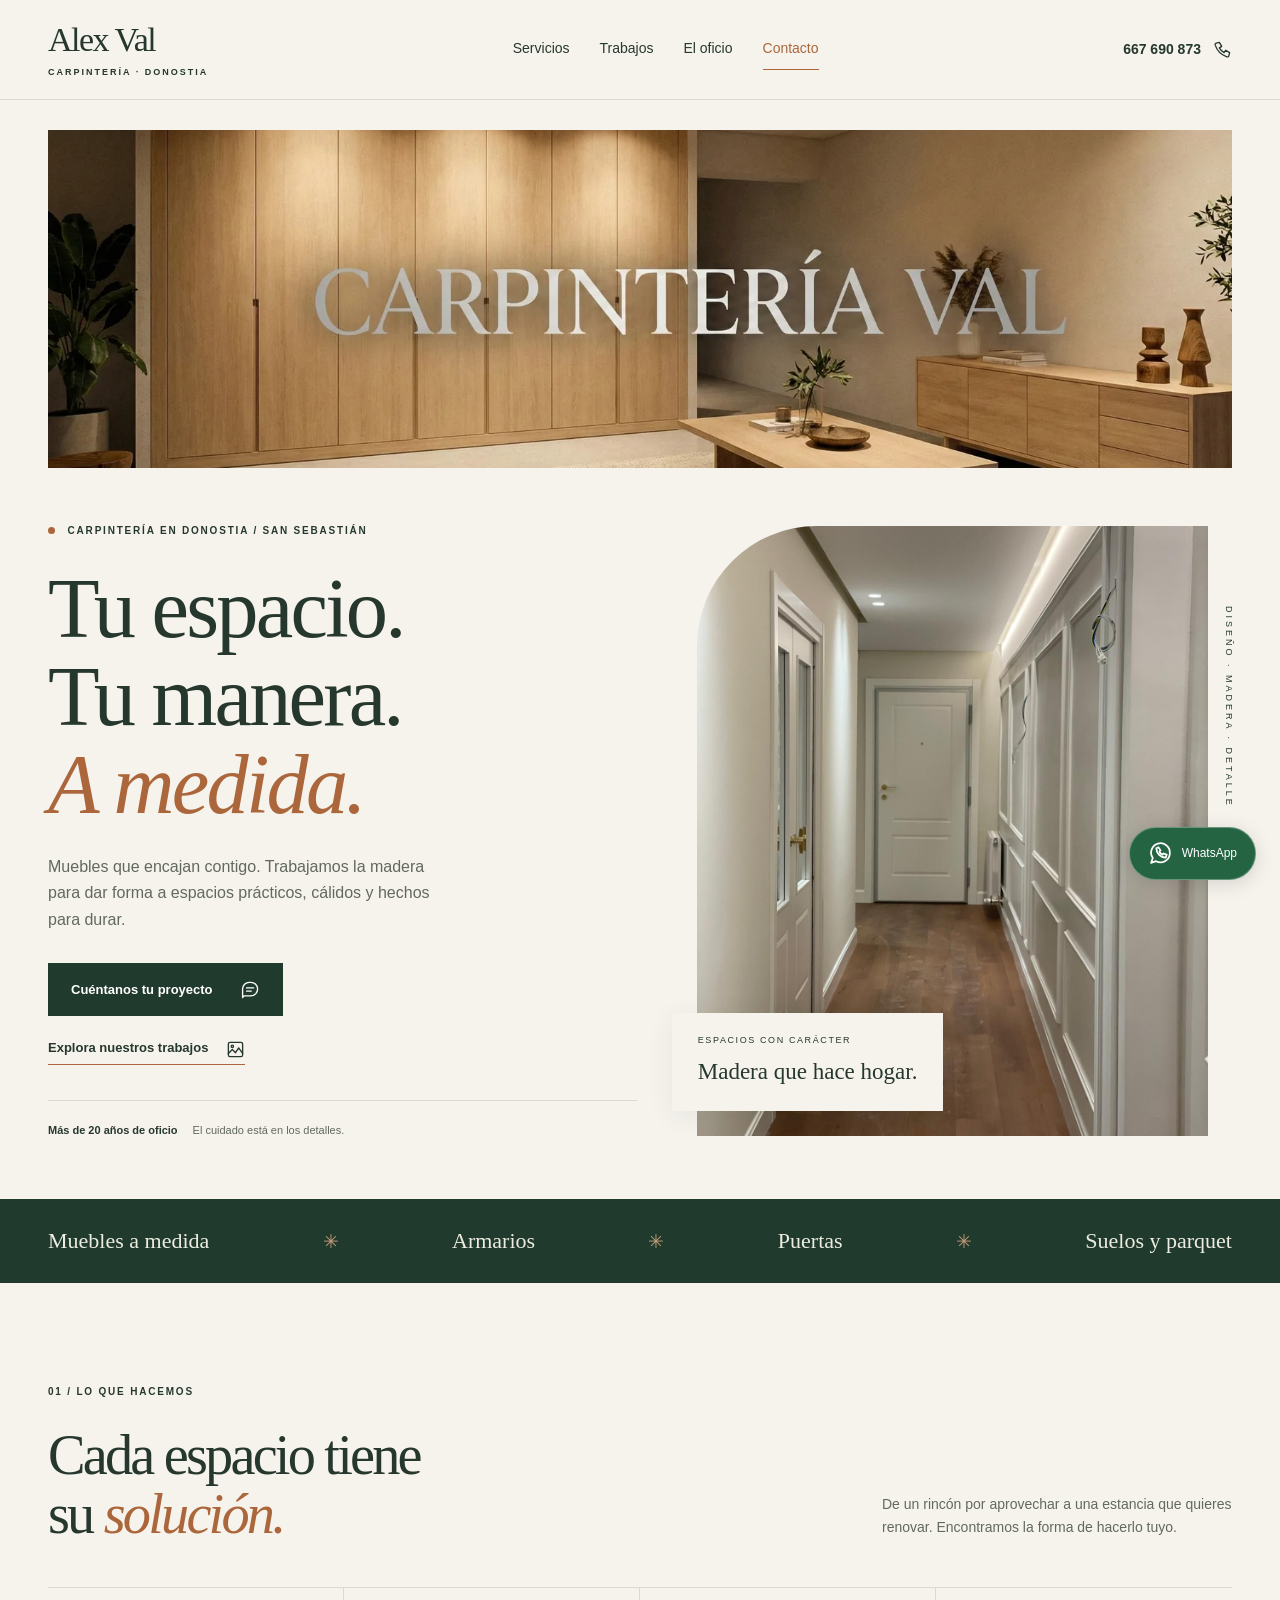
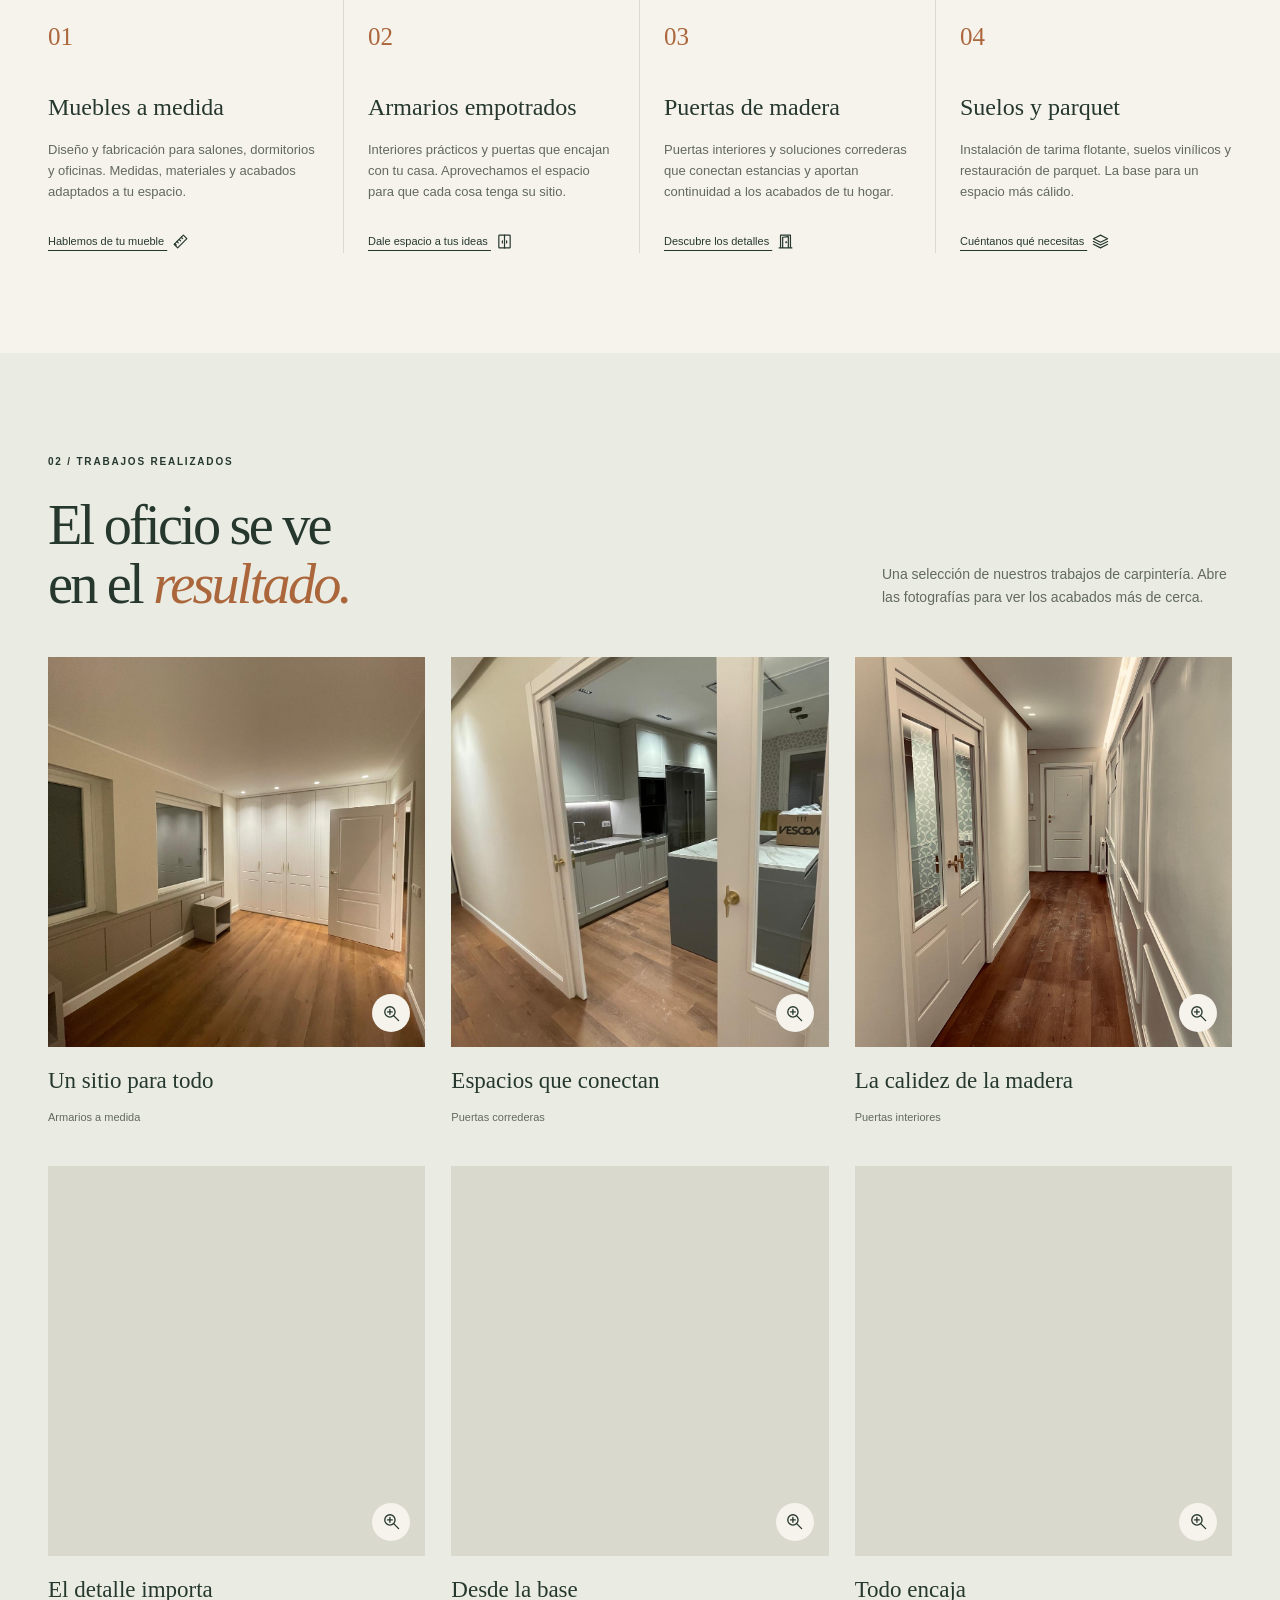
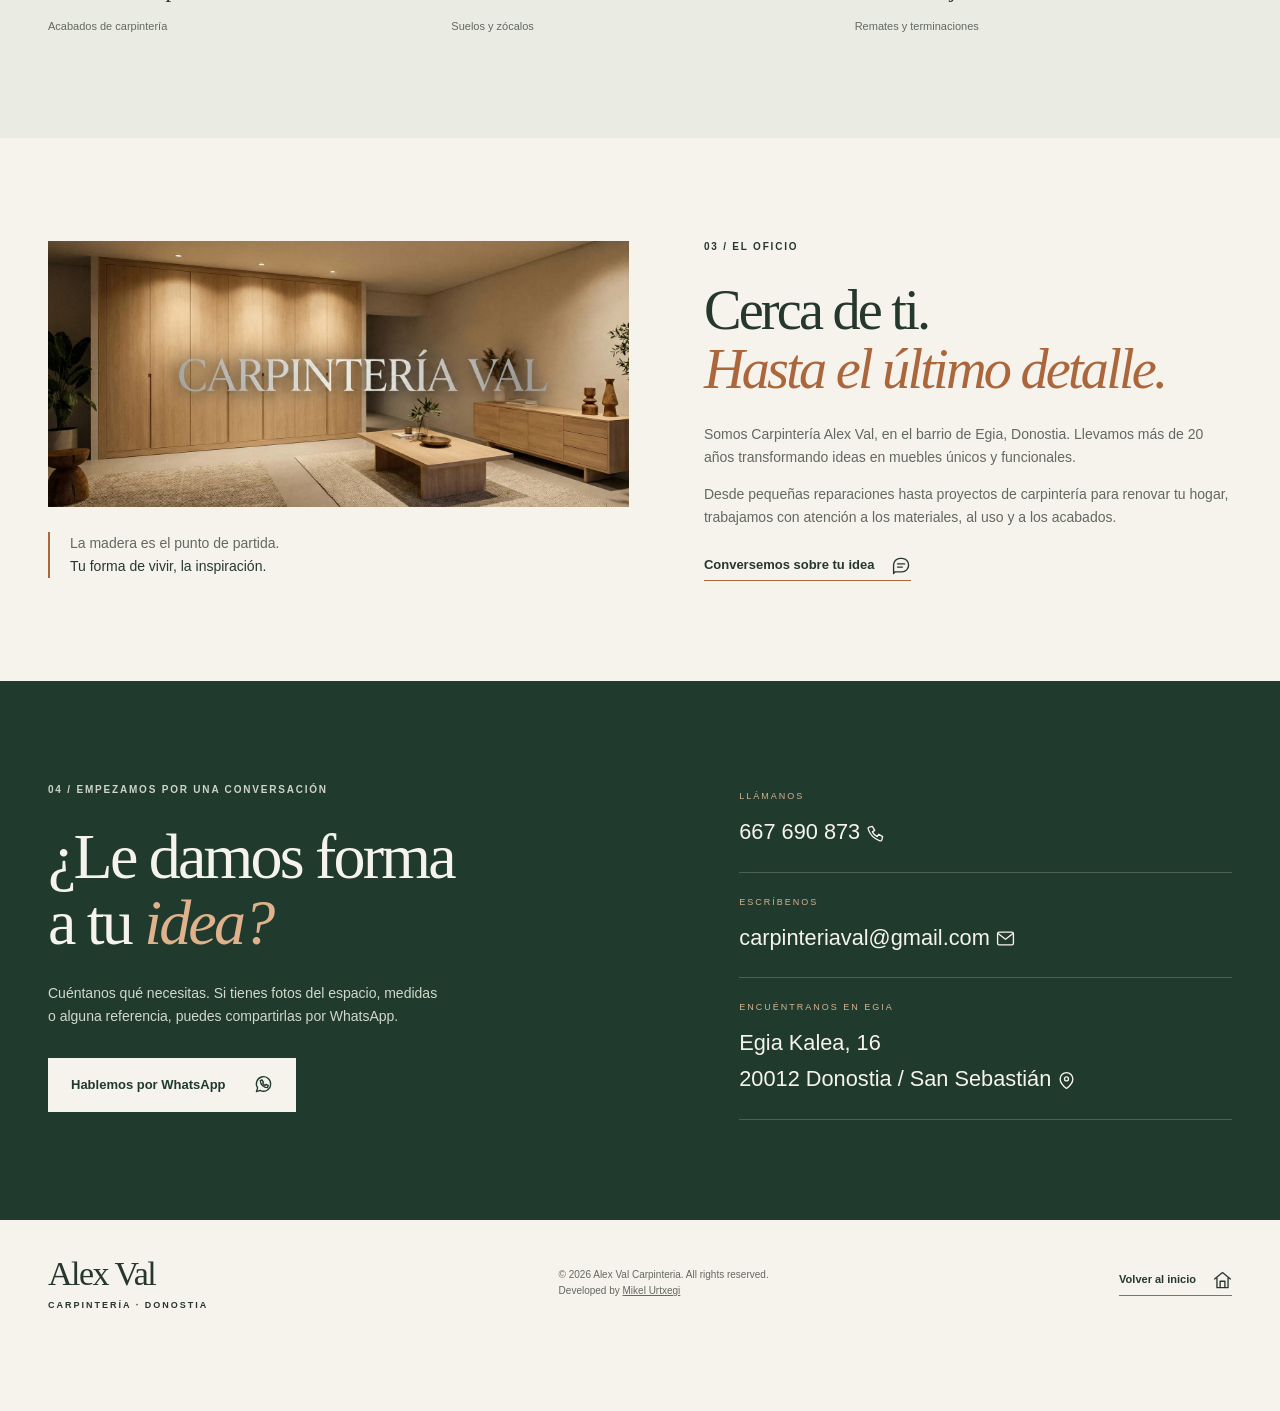
==== index.html @ 70d87513 "Enlaza los créditos del pie al portfolio" ====
<!doctype html>
<html lang="es">
  <head>
    <meta charset="UTF-8" />
    <meta name="viewport" content="width=device-width, initial-scale=1" />
    <meta name="theme-color" content="#203a2e" />
    <title>
      Carpintería Alex Val en Donostia | Muebles y armarios a medida
    </title>
    <meta
      name="description"
      content="Carpintería Alex Val en Donostia: muebles a medida, armarios empotrados, puertas y suelos de madera. Descubre nuestros trabajos y cuéntanos tu proyecto."
    />
    <meta
      property="og:title"
      content="Alex Val · Carpintería a medida en Donostia"
    />
    <meta
      property="og:description"
      content="Muebles, armarios, puertas y suelos. Madera a medida, hecha para durar."
    />
    <meta property="og:type" content="website" />
    <meta property="og:locale" content="es_ES" />
    <link rel="icon" href="img/favicon.svg" type="image/svg+xml" />
    <link rel="stylesheet" href="style.css" />
    <script src="script.js" defer></script>
    <script type="application/ld+json">
      {
        "@context": "https://schema.org",
        "@type": "HomeAndConstructionBusiness",
        "name": "Carpintería Alex Val",
        "telephone": "+34667690873",
        "email": "carpinteriaval@gmail.com",
        "address": {
          "@type": "PostalAddress",
          "streetAddress": "Egia Kalea, 16",
          "addressLocality": "Donostia / San Sebastián",
          "postalCode": "20012",
          "addressCountry": "ES"
        }
      }
    </script>
  </head>
  <body>
    <svg
      class="icon-definitions"
      xmlns="http://www.w3.org/2000/svg"
      aria-hidden="true"
      width="0"
      height="0"
    >
      <defs>
        <symbol id="icon-chat" viewBox="0 0 24 24">
          <path
            d="M21 11.5a8.5 8.5 0 0 1-8.5 8.5H4l-2 2V11.5A8.5 8.5 0 0 1 10.5 3h2a8.5 8.5 0 0 1 8.5 8.5Z"
          />
          <path d="M7 10h9M7 14h6" />
        </symbol>
        <symbol id="icon-phone" viewBox="0 0 24 24">
          <path
            d="m8 3 3 5-3 2a15 15 0 0 0 6 6l2-3 5 3-1 4c-.3 1-1.5 1.5-2.5 1.2A23 23 0 0 1 2.8 6.5C2.5 5.5 3 4.3 4 4Z"
          />
        </symbol>
        <symbol id="icon-ruler" viewBox="0 0 24 24">
          <path d="m3 16 13-13 5 5L8 21Z" />
          <path d="m13 6 2 2m-5 1 2 2m-5 1 2 2m-5 1 2 2" />
        </symbol>
        <symbol id="icon-cabinet" viewBox="0 0 24 24">
          <rect x="4" y="3" width="16" height="18" rx="1" />
          <path d="M12 3v18M9 11v3m6-3v3" />
        </symbol>
        <symbol id="icon-door" viewBox="0 0 24 24">
          <path d="M5 21V3h14v18M3 21h18M8 21V6l8-1v16" />
          <circle cx="13" cy="13" r=".6" />
        </symbol>
        <symbol id="icon-floor" viewBox="0 0 24 24">
          <path d="m12 3 10 5-10 5L2 8Zm-10 9 10 5 10-5M2 16l10 5 10-5" />
        </symbol>
        <symbol id="icon-gallery" viewBox="0 0 24 24">
          <rect x="3" y="3" width="18" height="18" rx="2" />
          <circle cx="8" cy="8" r="1.5" />
          <path d="m3 17 5-5 4 4 4-6 5 7" />
        </symbol>
        <symbol id="icon-zoom-in" viewBox="0 0 24 24">
          <circle cx="10" cy="10" r="6.5" />
          <path d="m15 15 6 6M7 10h6m-3-3v6" />
        </symbol>
        <symbol id="icon-mail" viewBox="0 0 24 24">
          <rect x="2" y="4" width="20" height="16" rx="2" />
          <path d="m3 6 9 7 9-7" />
        </symbol>
        <symbol id="icon-pin" viewBox="0 0 24 24">
          <path d="M20 10c0 6-8 12-8 12S4 16 4 10a8 8 0 1 1 16 0Z" />
          <circle cx="12" cy="10" r="2.5" />
        </symbol>
        <symbol id="icon-home" viewBox="0 0 24 24">
          <path d="m2 10 10-8 10 8M5 9v12h14V9M9 21v-8h6v8" />
        </symbol>
        <symbol id="icon-whatsapp" viewBox="0 0 24 24">
          <path
            d="M21 11.5a9 9 0 0 1-13.3 7.9L3 21l1.6-4.7A9 9 0 1 1 21 11.5Z"
          />
          <path d="M8 7c0 5 4 9 9 9l1-3-3-1-1 1c-2-1-3-2-3-3l1-1-2-3Z" />
        </symbol>
      </defs>
    </svg>
    <a class="skip-link" href="#contenido">Saltar al contenido</a>
    <header class="site-header">
      <a class="logo" href="#inicio" aria-label="Alex Val, inicio"
        >Alex Val<span>CARPINTERÍA · DONOSTIA</span></a
      >
      <nav aria-label="Navegación principal">
        <a href="#servicios">Servicios</a><a href="#trabajos">Trabajos</a
        ><a href="#nosotros">El oficio</a><a href="#contacto">Contacto</a>
      </nav>
      <a class="header-phone" href="tel:+34667690873"
        >667 690 873
        <svg class="icon" aria-hidden="true" focusable="false">
          <use href="#icon-phone"></use></svg
      ></a>
    </header>
    <main id="contenido">
      <div id="inicio" class="cover-banner wrap">
        <img
          class="cover-image"
          src="img/portada.webp"
          alt="Carpintería Val: muebles de madera en un salón"
          width="1800"
          height="764"
          fetchpriority="high"
        />
      </div>
      <section id="presentacion" class="hero wrap" aria-labelledby="hero-title">
        <div class="hero-copy">
          <p class="eyebrow">
            <span></span> CARPINTERÍA EN DONOSTIA / SAN SEBASTIÁN
          </p>
          <h1 id="hero-title">
            Tu espacio. <br />Tu manera. <br /><em>A medida.</em>
          </h1>
          <p class="hero-description">
            Muebles que encajan contigo. Trabajamos la madera para dar forma a
            espacios prácticos, cálidos y hechos para durar.
          </p>
          <div class="actions">
            <a class="button" href="#contacto"
              >Cuéntanos tu proyecto
              <svg class="icon" aria-hidden="true" focusable="false">
                <use href="#icon-chat"></use></svg></a
            ><a class="text-link" href="#trabajos"
              >Explora nuestros trabajos
              <svg class="icon" aria-hidden="true" focusable="false">
                <use href="#icon-gallery"></use></svg
            ></a>
          </div>
          <div class="hero-note">
            <strong>Más de 20 años de oficio</strong
            ><span>El cuidado está en los detalles.</span>
          </div>
        </div>
        <div class="hero-visual">
          <img
            src="img/general.jpg"
            alt="Pasillo con puertas de madera y acabados de carpintería"
            width="1200"
            height="1600"
            loading="lazy"
          />
          <div class="image-label">
            <span>ESPACIOS CON CARÁCTER</span
            ><strong>Madera que hace hogar.</strong>
          </div>
          <span class="vertical-note" aria-hidden="true"
            >DISEÑO · MADERA · DETALLE</span
          >
        </div>
      </section>
      <div class="specialties" aria-label="Especialidades">
        <div class="wrap">
          <span>Muebles a medida</span><span aria-hidden="true">✳</span
          ><span>Armarios</span><span aria-hidden="true">✳</span
          ><span>Puertas</span><span aria-hidden="true">✳</span
          ><span>Suelos y parquet</span>
        </div>
      </div>
      <section
        id="servicios"
        class="section wrap"
        aria-labelledby="services-title"
      >
        <div class="section-heading">
          <div>
            <p class="eyebrow">01 / LO QUE HACEMOS</p>
            <h2 id="services-title">
              Cada espacio tiene <br />su <em>solución.</em>
            </h2>
          </div>
          <p>
            De un rincón por aprovechar a una estancia que quieres renovar.
            Encontramos la forma de hacerlo tuyo.
          </p>
        </div>
        <div class="services-grid">
          <article class="service">
            <span class="service-number">01</span>
            <h3>Muebles a medida</h3>
            <p>
              Diseño y fabricación para salones, dormitorios y oficinas.
              Medidas, materiales y acabados adaptados a tu espacio.
            </p>
            <a href="#contacto"
              >Hablemos de tu mueble
              <svg class="icon" aria-hidden="true" focusable="false">
                <use href="#icon-ruler"></use></svg
            ></a>
          </article>
          <article class="service">
            <span class="service-number">02</span>
            <h3>Armarios empotrados</h3>
            <p>
              Interiores prácticos y puertas que encajan con tu casa.
              Aprovechamos el espacio para que cada cosa tenga su sitio.
            </p>
            <a href="#contacto"
              >Dale espacio a tus ideas
              <svg class="icon" aria-hidden="true" focusable="false">
                <use href="#icon-cabinet"></use></svg
            ></a>
          </article>
          <article class="service">
            <span class="service-number">03</span>
            <h3>Puertas de madera</h3>
            <p>
              Puertas interiores y soluciones correderas que conectan estancias
              y aportan continuidad a los acabados de tu hogar.
            </p>
            <a href="#trabajos"
              >Descubre los detalles
              <svg class="icon" aria-hidden="true" focusable="false">
                <use href="#icon-door"></use></svg
            ></a>
          </article>
          <article class="service">
            <span class="service-number">04</span>
            <h3>Suelos y parquet</h3>
            <p>
              Instalación de tarima flotante, suelos vinílicos y restauración de
              parquet. La base para un espacio más cálido.
            </p>
            <a href="#contacto"
              >Cuéntanos qué necesitas
              <svg class="icon" aria-hidden="true" focusable="false">
                <use href="#icon-floor"></use></svg
            ></a>
          </article>
        </div>
      </section>
      <section
        id="trabajos"
        class="projects-section"
        aria-labelledby="projects-title"
      >
        <div class="wrap section">
          <div class="section-heading">
            <div>
              <p class="eyebrow">02 / TRABAJOS REALIZADOS</p>
              <h2 id="projects-title">
                El oficio se ve <br />en el <em>resultado.</em>
              </h2>
            </div>
            <p>
              Una selección de nuestros trabajos de carpintería. Abre las
              fotografías para ver los acabados más de cerca.
            </p>
          </div>
          <div class="gallery">
            <figure>
              <a class="project-image" href="img/armarios.jpg"
                ><img
                  src="img/armarios.jpg"
                  alt="Armarios empotrados a medida"
                  width="1200"
                  height="1600"
                  loading="lazy"
                  decoding="async" /><span aria-hidden="true"
                  ><svg class="icon" aria-hidden="true" focusable="false">
                    <use href="#icon-zoom-in"></use></svg></span
              ></a>
              <figcaption>
                <h3>Un sitio para todo</h3>
                <span>Armarios a medida</span>
              </figcaption>
            </figure>
            <figure>
              <a class="project-image" href="img/corredera-cocina.jpg"
                ><img
                  src="img/corredera-cocina.jpg"
                  alt="Puerta corredera de acceso a la cocina"
                  width="1004"
                  height="1600"
                  loading="lazy"
                  decoding="async" /><span aria-hidden="true"
                  ><svg class="icon" aria-hidden="true" focusable="false">
                    <use href="#icon-zoom-in"></use></svg></span
              ></a>
              <figcaption>
                <h3>Espacios que conectan</h3>
                <span>Puertas correderas</span>
              </figcaption>
            </figure>
            <figure>
              <a class="project-image" href="img/puertas.jpg"
                ><img
                  src="img/puertas.jpg"
                  alt="Puertas interiores con acabado de madera"
                  width="1200"
                  height="1600"
                  loading="lazy"
                  decoding="async" /><span aria-hidden="true"
                  ><svg class="icon" aria-hidden="true" focusable="false">
                    <use href="#icon-zoom-in"></use></svg></span
              ></a>
              <figcaption>
                <h3>La calidez de la madera</h3>
                <span>Puertas interiores</span>
              </figcaption>
            </figure>
            <figure>
              <a class="project-image" href="img/puertas2.jpg"
                ><img
                  src="img/puertas2.jpg"
                  alt="Detalle de los acabados de una puerta de madera"
                  width="1200"
                  height="1600"
                  loading="lazy"
                  decoding="async" /><span aria-hidden="true"
                  ><svg class="icon" aria-hidden="true" focusable="false">
                    <use href="#icon-zoom-in"></use></svg></span
              ></a>
              <figcaption>
                <h3>El detalle importa</h3>
                <span>Acabados de carpintería</span>
              </figcaption>
            </figure>
            <figure>
              <a class="project-image" href="img/suelo-zocalo.jpg"
                ><img
                  src="img/suelo-zocalo.jpg"
                  alt="Suelo de madera instalado con su zócalo"
                  width="1200"
                  height="1600"
                  loading="lazy"
                  decoding="async" /><span aria-hidden="true"
                  ><svg class="icon" aria-hidden="true" focusable="false">
                    <use href="#icon-zoom-in"></use></svg></span
              ></a>
              <figcaption>
                <h3>Desde la base</h3>
                <span>Suelos y zócalos</span>
              </figcaption>
            </figure>
            <figure>
              <a class="project-image" href="img/suelo-zocalo2.jpg"
                ><img
                  src="img/suelo-zocalo2.jpg"
                  alt="Encuentro entre suelo de madera y zócalo"
                  width="1200"
                  height="1600"
                  loading="lazy"
                  decoding="async" /><span aria-hidden="true"
                  ><svg class="icon" aria-hidden="true" focusable="false">
                    <use href="#icon-zoom-in"></use></svg></span
              ></a>
              <figcaption>
                <h3>Todo encaja</h3>
                <span>Remates y terminaciones</span>
              </figcaption>
            </figure>
          </div>
        </div>
      </section>
      <section
        id="nosotros"
        class="section wrap about"
        aria-labelledby="about-title"
      >
        <div class="about-image">
          <div class="cover-crop">
            <img
              class="cover-image"
              src="img/portada.webp"
              alt="Carpintería Val: ambiente con mobiliario de madera"
              width="1800"
              height="764"
              loading="lazy"
              decoding="async"
            />
          </div>
          <p>
            La madera es el punto de partida. <br /><strong
              >Tu forma de vivir, la inspiración.</strong
            >
          </p>
        </div>
        <div>
          <p class="eyebrow">03 / EL OFICIO</p>
          <h2 id="about-title">
            Cerca de ti. <br /><em>Hasta el último detalle.</em>
          </h2>
          <p>
            Somos Carpintería Alex Val, en el barrio de Egia, Donostia. Llevamos
            más de 20 años transformando ideas en muebles únicos y funcionales.
          </p>
          <p>
            Desde pequeñas reparaciones hasta proyectos de carpintería para
            renovar tu hogar, trabajamos con atención a los materiales, al uso y
            a los acabados.
          </p>
          <a class="text-link" href="#contacto"
            >Conversemos sobre tu idea
            <svg class="icon" aria-hidden="true" focusable="false">
              <use href="#icon-chat"></use></svg
          ></a>
        </div>
      </section>
      <section
        id="contacto"
        class="contact-section"
        aria-labelledby="contact-title"
      >
        <div class="wrap section contact-grid">
          <div>
            <p class="eyebrow">04 / EMPEZAMOS POR UNA CONVERSACIÓN</p>
            <h2 id="contact-title">
              ¿Le damos forma <br />a tu <em>idea?</em>
            </h2>
            <p>
              Cuéntanos qué necesitas. Si tienes fotos del espacio, medidas o
              alguna referencia, puedes compartirlas por WhatsApp.
            </p>
            <a
              class="button button-light"
              href="https://wa.me/34667690873?text=Hola%20Alex%20Val%2C%20me%20gustar%C3%ADa%20consultaros%20un%20proyecto%20de%20carpinter%C3%ADa."
              target="_blank"
              rel="noopener noreferrer"
              >Hablemos por WhatsApp
              <svg class="icon" aria-hidden="true" focusable="false">
                <use href="#icon-whatsapp"></use></svg
            ></a>
          </div>
          <address class="contact-details">
            <div>
              <span>LLÁMANOS</span
              ><a href="tel:+34667690873"
                >667 690 873
                <svg class="icon" aria-hidden="true" focusable="false">
                  <use href="#icon-phone"></use></svg
              ></a>
            </div>
            <div>
              <span>ESCRÍBENOS</span
              ><a href="mailto:carpinteriaval@gmail.com"
                >carpinteriaval@gmail.com
                <svg class="icon" aria-hidden="true" focusable="false">
                  <use href="#icon-mail"></use></svg
              ></a>
            </div>
            <div>
              <span>ENCUÉNTRANOS EN EGIA</span
              ><a
                href="https://www.google.com/maps/search/?api=1&amp;query=Egia%20Kalea%2016%20Donostia"
                target="_blank"
                rel="noopener noreferrer"
                >Egia Kalea, 16 <br />20012 Donostia / San Sebastián
                <svg class="icon" aria-hidden="true" focusable="false">
                  <use href="#icon-pin"></use></svg
              ></a>
            </div>
          </address>
        </div>
      </section>
    </main>
    <footer class="wrap site-footer">
      <a class="logo" href="#inicio"
        >Alex Val<span>CARPINTERÍA · DONOSTIA</span></a
      >
      <p>
        © 2026 Alex Val Carpinteria. All rights reserved. <br />Developed by
        <a
          href="https://urtxe.github.io/portfolio/"
          target="_blank"
          rel="noopener noreferrer"
          >Mikel Urtxegi</a
        >
      </p>
      <a class="text-link" href="#inicio"
        >Volver al inicio
        <svg class="icon" aria-hidden="true" focusable="false">
          <use href="#icon-home"></use></svg
      ></a>
    </footer>
    <a
      class="whatsapp-btn"
      href="https://wa.me/34667690873?text=Hola%20Alex%20Val%2C%20he%20visto%20vuestra%20web%20y%20me%20gustar%C3%ADa%20m%C3%A1s%20informaci%C3%B3n."
      target="_blank"
      rel="noopener noreferrer"
      aria-label="Contactar con Alex Val por WhatsApp"
      ><svg class="icon" aria-hidden="true" focusable="false">
        <use href="#icon-whatsapp"></use></svg
      ><span>WhatsApp</span></a
    >
    <dialog id="image-modal" aria-label="Fotografía del trabajo ampliada">
      <div class="modal-toolbar">
        <div
          class="modal-controls"
          role="group"
          aria-label="Zoom de la fotografía"
        >
          <button id="zoom-out" type="button" aria-label="Alejar fotografía">
            −
          </button>
          <button id="zoom-reset" type="button" aria-label="Restablecer zoom">
            100%
          </button>
          <button id="zoom-in" type="button" aria-label="Acercar fotografía">
            +
          </button>
        </div>
        <button
          class="modal-close"
          type="button"
          aria-label="Cerrar fotografía"
        >
          ×
        </button>
      </div>
      <div class="image-viewport">
        <img id="modal-image" alt="" draggable="false" />
      </div>
      <p id="modal-caption"></p>
      <p class="zoom-help">
        Rueda o dos dedos para ampliar · Arrastra para explorar · Doble clic
        para acercar
      </p>
    </dialog>
  </body>
</html>
---- style.css ----
:root {
  --forest: #203a2e;
  --ink: #26382e;
  --muted: #62695f;
  --wood: #ab673b;
  --paper: #f6f3ed;
  --line: #dadbd0;
  --serif: Georgia, "Times New Roman", serif;
}
* {
  box-sizing: border-box;
}
html {
  scroll-behavior: smooth;
  scroll-padding-top: 110px;
}
body {
  margin: 0;
  background: var(--paper);
  color: var(--ink);
  font-family: "Segoe UI", sans-serif;
  line-height: 1.65;
}
a {
  color: inherit;
}
img {
  display: block;
  max-width: 100%;
}
button {
  font: inherit;
}
a,
button {
  -webkit-tap-highlight-color: transparent;
}
a:focus-visible,
button:focus-visible {
  outline: 3px solid var(--wood);
  outline-offset: 5px;
}
.wrap {
  width: min(1240px, calc(100% - 96px));
  margin-inline: auto;
}
.skip-link {
  position: fixed;
  top: 10px;
  left: 10px;
  z-index: 30;
  padding: 12px;
  background: white;
  transform: translateY(-160%);
}
.skip-link:focus {
  transform: none;
}
.site-header {
  position: sticky;
  top: 0;
  z-index: 10;
  display: flex;
  justify-content: space-between;
  align-items: center;
  gap: 24px;
  min-height: 100px;
  padding: 16px max(48px, calc((100% - 1240px) / 2));
  border-bottom: 1px solid var(--line);
  background: var(--paper);
}
.logo {
  font-family: var(--serif);
  font-size: 34px;
  letter-spacing: -1.5px;
  text-decoration: none;
  line-height: 1.1;
  white-space: nowrap;
}
.logo span {
  display: block;
  margin-top: 9px;
  font-family: "Segoe UI", sans-serif;
  font-size: 9px;
  font-weight: 600;
  letter-spacing: 2px;
}
nav {
  display: flex;
  gap: 30px;
}
nav a {
  text-decoration: none;
  font-size: 14px;
  padding: 8px 0;
  border-bottom: 1px solid transparent;
}
nav a:hover,
nav a[aria-current] {
  border-color: var(--wood);
  color: var(--wood);
}
.header-phone {
  display: inline-flex;
  align-items: center;
  gap: 12px;
  font-size: 14px;
  font-weight: 600;
  text-decoration: none;
}
.icon-definitions {
  position: absolute;
  overflow: hidden;
}
.icon {
  display: inline-block;
  width: 19px;
  height: 19px;
  flex-shrink: 0;
  vertical-align: middle;
  fill: none;
  stroke: currentColor;
  stroke-width: 1.7;
  stroke-linecap: round;
  stroke-linejoin: round;
}
.cover-banner {
  aspect-ratio: 3.5;
  margin-top: 30px;
  overflow: hidden;
}
.cover-banner .cover-image {
  height: 100%;
  object-fit: cover;
  object-position: left center;
}
.cover-crop {
  overflow: hidden;
}
/* El encuadre descarta el borde derecho de la portada en ambas apariciones. */
.cover-banner .cover-image,
.cover-crop .cover-image {
  width: 108%;
  max-width: none;
}
.hero {
  display: grid;
  grid-template-columns: 1.1fr 1fr;
  gap: 60px;
  align-items: center;
  padding-block: 54px 60px;
}
.eyebrow {
  font-size: 10px;
  letter-spacing: 1.8px;
  font-weight: 700;
  line-height: 1.8;
  margin: 0 0 25px;
}
.eyebrow > span {
  display: inline-block;
  width: 7px;
  height: 7px;
  background: var(--wood);
  border-radius: 50%;
  margin-right: 8px;
}
h1,
h2,
h3,
p {
  margin-top: 0;
}
h1,
h2 {
  font-family: var(--serif);
  font-weight: 400;
  letter-spacing: -2.8px;
  line-height: 1.04;
}
h1 {
  font-size: clamp(58px, 6.6vw, 92px);
  margin-bottom: 25px;
}
em {
  font-weight: 400;
  color: var(--wood);
}
.hero-description {
  max-width: 390px;
  color: var(--muted);
  font-size: 16px;
}
.actions {
  display: flex;
  align-items: flex-start;
  gap: 21px;
  flex-direction: column;
  margin-top: 30px;
}
.button {
  display: inline-flex;
  align-items: center;
  justify-content: space-between;
  gap: 28px;
  padding: 16px 23px;
  background: var(--forest);
  color: #fff;
  text-decoration: none;
  font-size: 13px;
  font-weight: 600;
  transition: background 0.2s;
}
.button:hover {
  background: #355440;
}
.text-link {
  display: inline-block;
  font-size: 13px;
  font-weight: 600;
  text-decoration: none;
  border-bottom: 1px solid var(--wood);
  padding-bottom: 5px;
}
.text-link .icon {
  margin-left: 14px;
}
.hero-note {
  display: flex;
  gap: 15px;
  flex-wrap: wrap;
  border-top: 1px solid var(--line);
  padding-top: 20px;
  margin-top: 35px;
  font-size: 11px;
}
.hero-note span {
  color: var(--muted);
}
.hero-visual {
  position: relative;
  padding-right: 24px;
}
.hero-visual > img {
  width: 100%;
  height: 610px;
  object-fit: cover;
  border-radius: 120px 0 0 0;
}
.image-label {
  position: absolute;
  bottom: 25px;
  left: -25px;
  background: var(--paper);
  padding: 20px 26px;
  box-shadow: 0 5px 25px #203a2e12;
}
.image-label span {
  display: block;
  font-size: 9px;
  letter-spacing: 1.6px;
  margin-bottom: 5px;
}
.image-label strong {
  font-family: var(--serif);
  font-size: 23px;
  font-weight: 400;
}
.vertical-note {
  position: absolute;
  right: -4px;
  top: 80px;
  writing-mode: vertical-rl;
  font-size: 9px;
  letter-spacing: 3px;
}
.specialties {
  background: var(--forest);
  color: #edece0;
  padding: 24px 0;
}
.specialties .wrap {
  display: flex;
  align-items: center;
  justify-content: space-between;
  gap: 18px;
  font-family: var(--serif);
  font-size: 22px;
}
.specialties span[aria-hidden] {
  font-family: sans-serif;
  font-size: 19px;
  color: #c39a76;
}
.section {
  padding-block: 100px;
}
.section-heading {
  display: flex;
  justify-content: space-between;
  align-items: flex-end;
  gap: 50px;
  margin-bottom: 44px;
}
h2 {
  font-size: clamp(40px, 4.4vw, 59px);
  margin-bottom: 0;
}
.section-heading > p {
  max-width: 350px;
  color: var(--muted);
  font-size: 14px;
  margin-bottom: 4px;
}
.services-grid {
  display: grid;
  grid-template-columns: repeat(4, 1fr);
  border-top: 1px solid var(--line);
}
.service {
  padding: 28px 24px 0;
  border-right: 1px solid var(--line);
}
.service:first-child {
  padding-left: 0;
}
.service:last-child {
  border-right: 0;
  padding-right: 0;
}
.service-number {
  font-family: var(--serif);
  color: var(--wood);
  font-size: 25px;
}
.service h3 {
  font-family: var(--serif);
  font-size: 24px;
  font-weight: 400;
  line-height: 1.2;
  margin: 35px 0 17px;
}
.service p {
  font-size: 13px;
  color: var(--muted);
  margin-bottom: 24px;
}
.service > a {
  font-size: 11px;
  text-underline-offset: 5px;
}
.service > a .icon {
  width: 17px;
  height: 17px;
  margin-left: 5px;
}
.projects-section {
  background: #eaece4;
}
.gallery {
  display: grid;
  grid-template-columns: repeat(3, minmax(0, 1fr));
  gap: 36px 26px;
}
.gallery figure {
  margin: 0;
}
.project-image {
  display: block;
  position: relative;
  overflow: hidden;
  background: #d9d9ce;
}
.project-image img {
  width: 100%;
  height: 390px;
  object-fit: cover;
  transition: transform 0.4s;
}
.project-image:hover img {
  transform: scale(1.035);
}
.project-image > span {
  position: absolute;
  bottom: 15px;
  right: 15px;
  display: grid;
  place-items: center;
  width: 38px;
  height: 38px;
  background: var(--paper);
  border-radius: 50%;
  font-size: 22px;
}
.gallery figcaption {
  padding-top: 15px;
}
.gallery h3 {
  font-family: var(--serif);
  font-size: 23px;
  font-weight: 400;
  margin-bottom: 3px;
}
.gallery figcaption > span {
  font-size: 11px;
  color: var(--muted);
}
.about {
  display: grid;
  grid-template-columns: 1.1fr 1fr;
  gap: 75px;
  align-items: center;
}
.about-image img {
  width: 100%;
  height: auto;
}
.about-image > p {
  margin: 25px 0 0;
  border-left: 2px solid var(--wood);
  padding-left: 20px;
  font-size: 14px;
  color: var(--muted);
}
.about-image strong {
  color: var(--ink);
  font-weight: 500;
}
.about h2 {
  margin-bottom: 25px;
}
.about > div > p:not(.eyebrow) {
  font-size: 14px;
  color: var(--muted);
}
.about .text-link {
  margin-top: 10px;
}
.contact-section {
  background: var(--forest);
  color: var(--paper);
}
.contact-grid {
  display: grid;
  grid-template-columns: 1.2fr 1fr;
  gap: 100px;
}
.contact-section .eyebrow {
  color: #ced4c6;
}
.contact-section em {
  color: #dfb28c;
}
.contact-section h2 {
  font-size: clamp(46px, 5vw, 68px);
}
.contact-section h2 + p {
  max-width: 400px;
  font-size: 14px;
  color: #d2d8cc;
  margin: 25px 0 30px;
}
.button-light {
  background: var(--paper);
  color: var(--forest);
}
.button-light:hover {
  background: #dfd6c7;
}
.contact-details {
  font-style: normal;
  padding-top: 8px;
}
.contact-details > div {
  border-bottom: 1px solid #ffffff30;
  padding: 22px 0;
}
.contact-details > div:first-child {
  padding-top: 0;
}
.contact-details span {
  display: block;
  font-size: 9px;
  letter-spacing: 2px;
  color: #d4b291;
  margin-bottom: 10px;
}
.contact-details a {
  font-size: clamp(15px, 1.7vw, 22px);
  text-decoration: none;
  overflow-wrap: anywhere;
}
.contact-details a:hover {
  text-decoration: underline;
  text-underline-offset: 5px;
}
.site-footer {
  display: flex;
  justify-content: space-between;
  align-items: center;
  gap: 25px;
  padding-block: 35px 100px;
}
.site-footer p {
  font-size: 10px;
  color: var(--muted);
  margin: 0;
}
.site-footer > .text-link {
  font-size: 11px;
}
.whatsapp-btn {
  position: fixed;
  right: 24px;
  bottom: max(20px, env(safe-area-inset-bottom));
  z-index: 15;
  display: flex;
  align-items: center;
  gap: 9px;
  background: #246442;
  color: white;
  border: 1px solid #ffffff50;
  border-radius: 40px;
  padding: 13px 18px;
  text-decoration: none;
  box-shadow: 0 4px 20px #0002;
  font-size: 12px;
}
.whatsapp-btn:hover {
  background: #174c31;
}
.whatsapp-btn .icon {
  width: 25px;
  height: 25px;
}
body:has(dialog[open]) {
  overflow: hidden;
}
.whatsapp-btn:has(~ dialog[open]) {
  visibility: hidden;
}
dialog {
  position: fixed;
  width: min(1100px, 95vw);
  height: min(900px, 95dvh);
  max-width: 95vw;
  max-height: 95dvh;
  padding: 14px;
  border: 0;
  background: #17241e;
  color: white;
  overflow: hidden;
}
dialog[open] {
  display: grid;
  grid-template-rows: auto minmax(0, 1fr) auto auto;
  gap: 10px;
}
.modal-toolbar {
  display: flex;
  align-items: center;
  justify-content: space-between;
}
.modal-controls {
  display: flex;
  gap: 8px;
}
.modal-controls button {
  min-width: 44px;
  height: 44px;
  padding: 0 12px;
  border: 1px solid #ffffff60;
  border-radius: 5px;
  background: transparent;
  color: white;
  cursor: pointer;
}
.modal-controls button:disabled {
  opacity: 0.4;
  cursor: default;
}
.image-viewport {
  position: relative;
  min-height: 0;
  overflow: hidden;
  touch-action: none;
  user-select: none;
  cursor: zoom-in;
}
.image-viewport.is-zoomed {
  cursor: grab;
}
.image-viewport.is-zoomed:active {
  cursor: grabbing;
}
dialog::backdrop {
  background: #0b1713ed;
}
.image-viewport img {
  position: absolute;
  top: 50%;
  left: 50%;
  max-width: 100%;
  max-height: 100%;
  width: auto;
  height: auto;
  object-fit: contain;
  margin: auto;
}
dialog p {
  text-align: center;
  font-size: 13px;
  margin: 0;
}
dialog .zoom-help {
  font-size: 11px;
  color: #d2d8cc;
}
.modal-close {
  width: 44px;
  height: 44px;
  background: transparent;
  border: 0;
  color: white;
  font-size: 32px;
  cursor: pointer;
}
@media (min-width: 1500px) {
  .hero-visual > img {
    height: 650px;
  }
}
@media (max-width: 1000px) {
  .wrap {
    width: calc(100% - 48px);
  }
  .site-header {
    padding-inline: 24px;
  }
  nav {
    gap: 20px;
  }
  .header-phone {
    display: none;
  }
  .hero {
    gap: 35px;
  }
  .hero-visual > img {
    height: 570px;
  }
  .hero h1 {
    font-size: 69px;
  }
  .hero .eyebrow {
    font-size: 9px;
  }
  .services-grid {
    grid-template-columns: repeat(2, 1fr);
    gap: 30px 0;
  }
  .service:nth-child(2) {
    border-right: 0;
  }
  .service:nth-child(3) {
    padding-left: 0;
  }
  .gallery {
    gap: 28px 18px;
  }
  .project-image img {
    height: 310px;
  }
  .about {
    gap: 35px;
  }
  .contact-grid {
    gap: 45px;
  }
  .specialties .wrap {
    font-size: 18px;
  }
}
@media (max-width: 640px) {
  .cover-banner {
    aspect-ratio: 2.2;
    margin-top: 20px;
  }
  html {
    scroll-padding-top: 118px;
  }
  .wrap {
    width: calc(100% - 40px);
  }
  .site-header {
    flex-wrap: wrap;
    gap: 15px;
    padding: 15px 20px 8px;
    min-height: auto;
  }
  .logo {
    font-size: 27px;
  }
  .logo span {
    font-size: 8px;
    margin-top: 5px;
  }
  nav {
    order: 2;
    width: 100%;
    justify-content: space-between;
    gap: 12px;
  }
  nav a {
    font-size: 12px;
  }
  .hero {
    grid-template-columns: 1fr;
    gap: 35px;
    padding-block: 35px 40px;
  }
  .hero h1 {
    font-size: 68px;
    letter-spacing: -3px;
  }
  .hero .eyebrow {
    font-size: 8px;
    letter-spacing: 1.1px;
    margin-bottom: 20px;
  }
  .hero-description {
    font-size: 15px;
  }
  .actions {
    gap: 17px;
  }
  .hero-note {
    margin-top: 25px;
  }
  .hero-visual {
    padding-right: 18px;
    margin-left: 12px;
  }
  .hero-visual > img {
    height: 430px;
    border-radius: 90px 0 0 0;
  }
  .image-label {
    left: -12px;
    bottom: 20px;
    padding: 17px 20px;
  }
  .image-label strong {
    font-size: 22px;
  }
  .vertical-note {
    right: -5px;
  }
  .specialties {
    padding: 20px 0;
  }
  .specialties .wrap {
    display: grid;
    grid-template-columns: 1fr 1fr;
    gap: 8px 24px;
    font-size: 18px;
  }
  .specialties span[aria-hidden] {
    display: none;
  }
  .section {
    padding-block: 60px;
  }
  .section-heading {
    display: block;
    margin-bottom: 30px;
  }
  .section-heading > p {
    margin: 22px 0 0;
    max-width: 100%;
  }
  h2 {
    font-size: 43px;
    letter-spacing: -1.8px;
  }
  .eyebrow {
    font-size: 9px;
    margin-bottom: 18px;
  }
  .services-grid {
    gap: 30px 0;
  }
  .service {
    padding: 20px 15px 0;
  }
  .service h3 {
    font-size: 23px;
    margin-top: 24px;
  }
  .service p {
    font-size: 12px;
  }
  .service > a {
    font-size: 11px;
  }
  .gallery {
    grid-template-columns: repeat(2, minmax(0, 1fr));
    gap: 26px 16px;
  }
  .project-image img {
    height: 240px;
  }
  .gallery h3 {
    font-size: 20px;
    line-height: 1.2;
  }
  .gallery figcaption > span {
    font-size: 10px;
  }
  .about {
    grid-template-columns: 1fr;
    gap: 35px;
  }
  .contact-grid {
    grid-template-columns: 1fr;
    gap: 40px;
  }
  .contact-section h2 {
    font-size: 51px;
  }
  .contact-details a {
    font-size: 20px;
  }
  .site-footer {
    flex-wrap: wrap;
    padding-block: 30px 100px;
  }
  .site-footer p {
    max-width: 175px;
  }
  .site-footer > .text-link {
    margin-left: auto;
  }
  .whatsapp-btn {
    right: 16px;
    padding: 12px 15px;
  }
  dialog img {
    max-width: calc(95vw - 36px);
  }
}
@media (max-width: 370px) {
  .hero h1 {
    font-size: 59px;
  }
  .gallery {
    grid-template-columns: 1fr;
  }
  .project-image img {
    height: 390px;
  }
  .services-grid {
    grid-template-columns: 1fr;
  }
  .service {
    padding-inline: 0;
    border-right: 0;
  }
  h2 {
    font-size: 38px;
  }
}
@media (prefers-reduced-motion: reduce) {
  html {
    scroll-behavior: auto;
  }
  *,
  *::before,
  *::after {
    transition: none !important;
  }
}
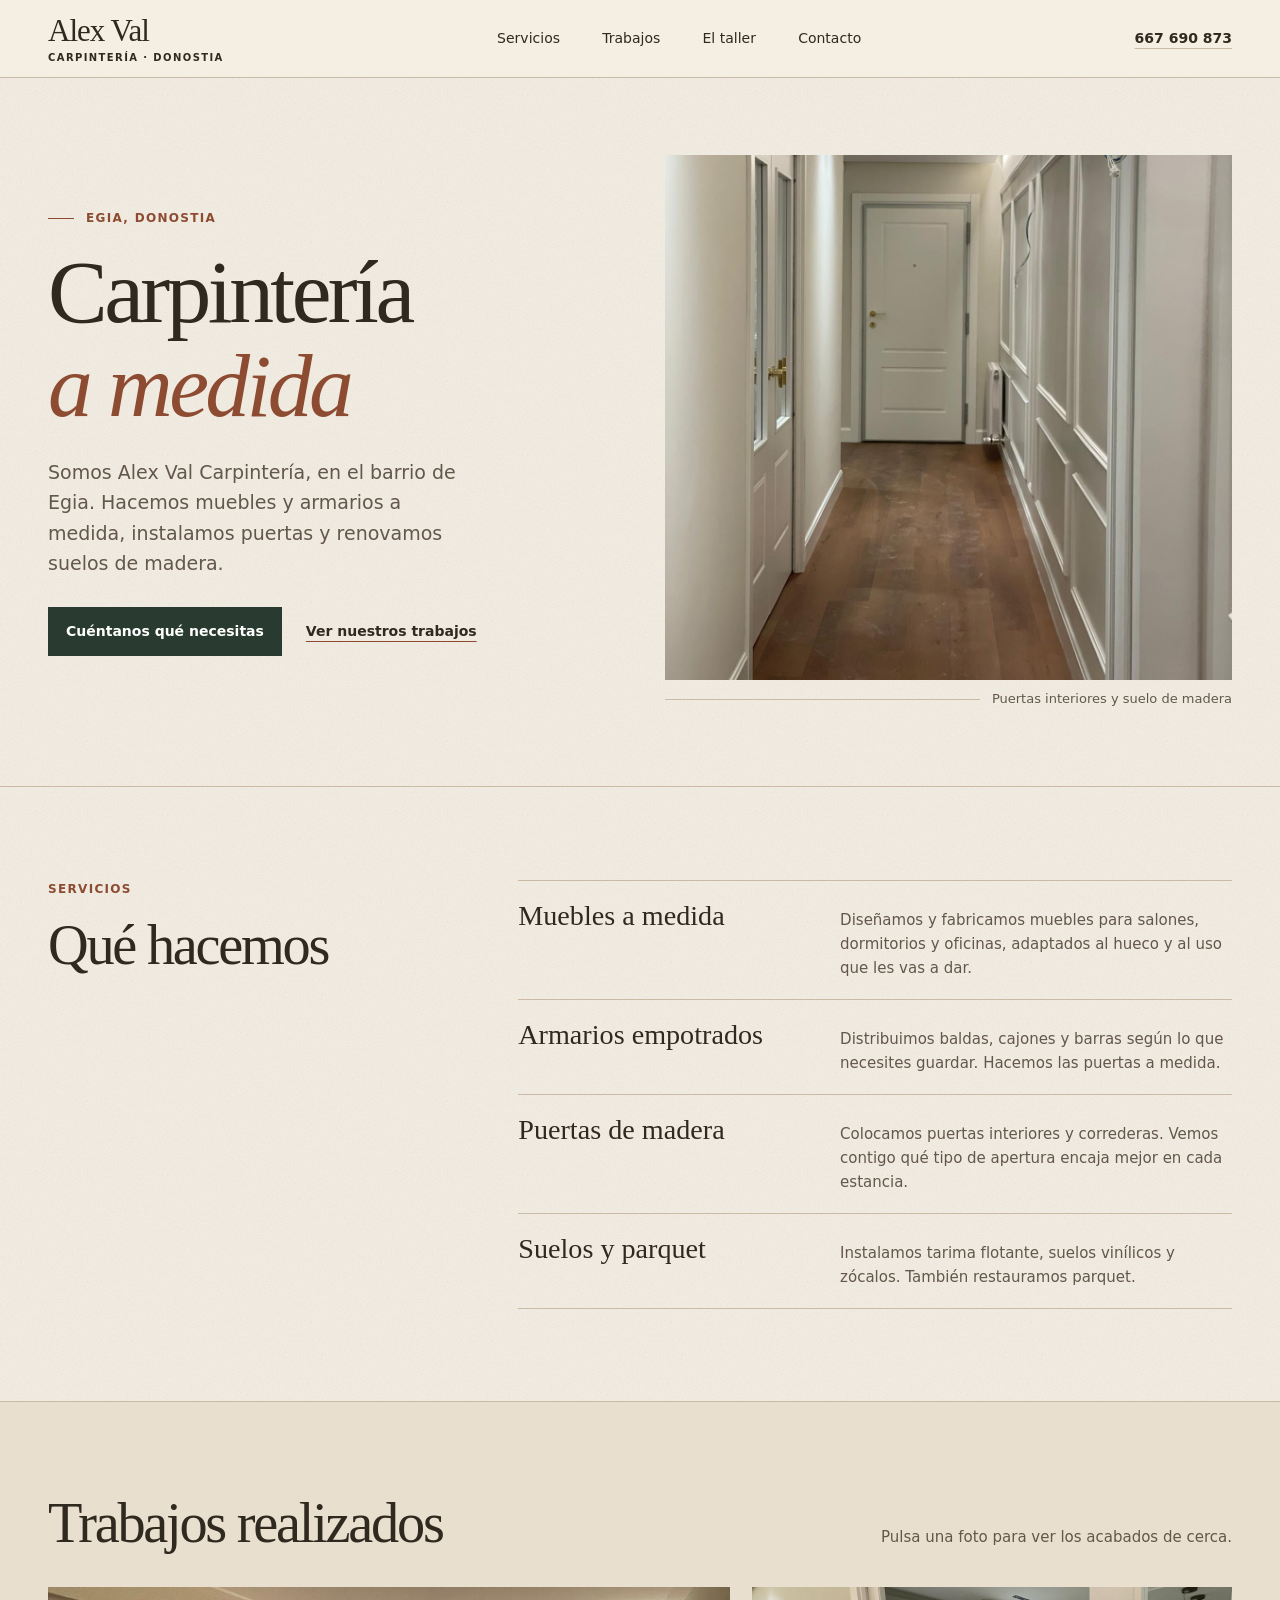
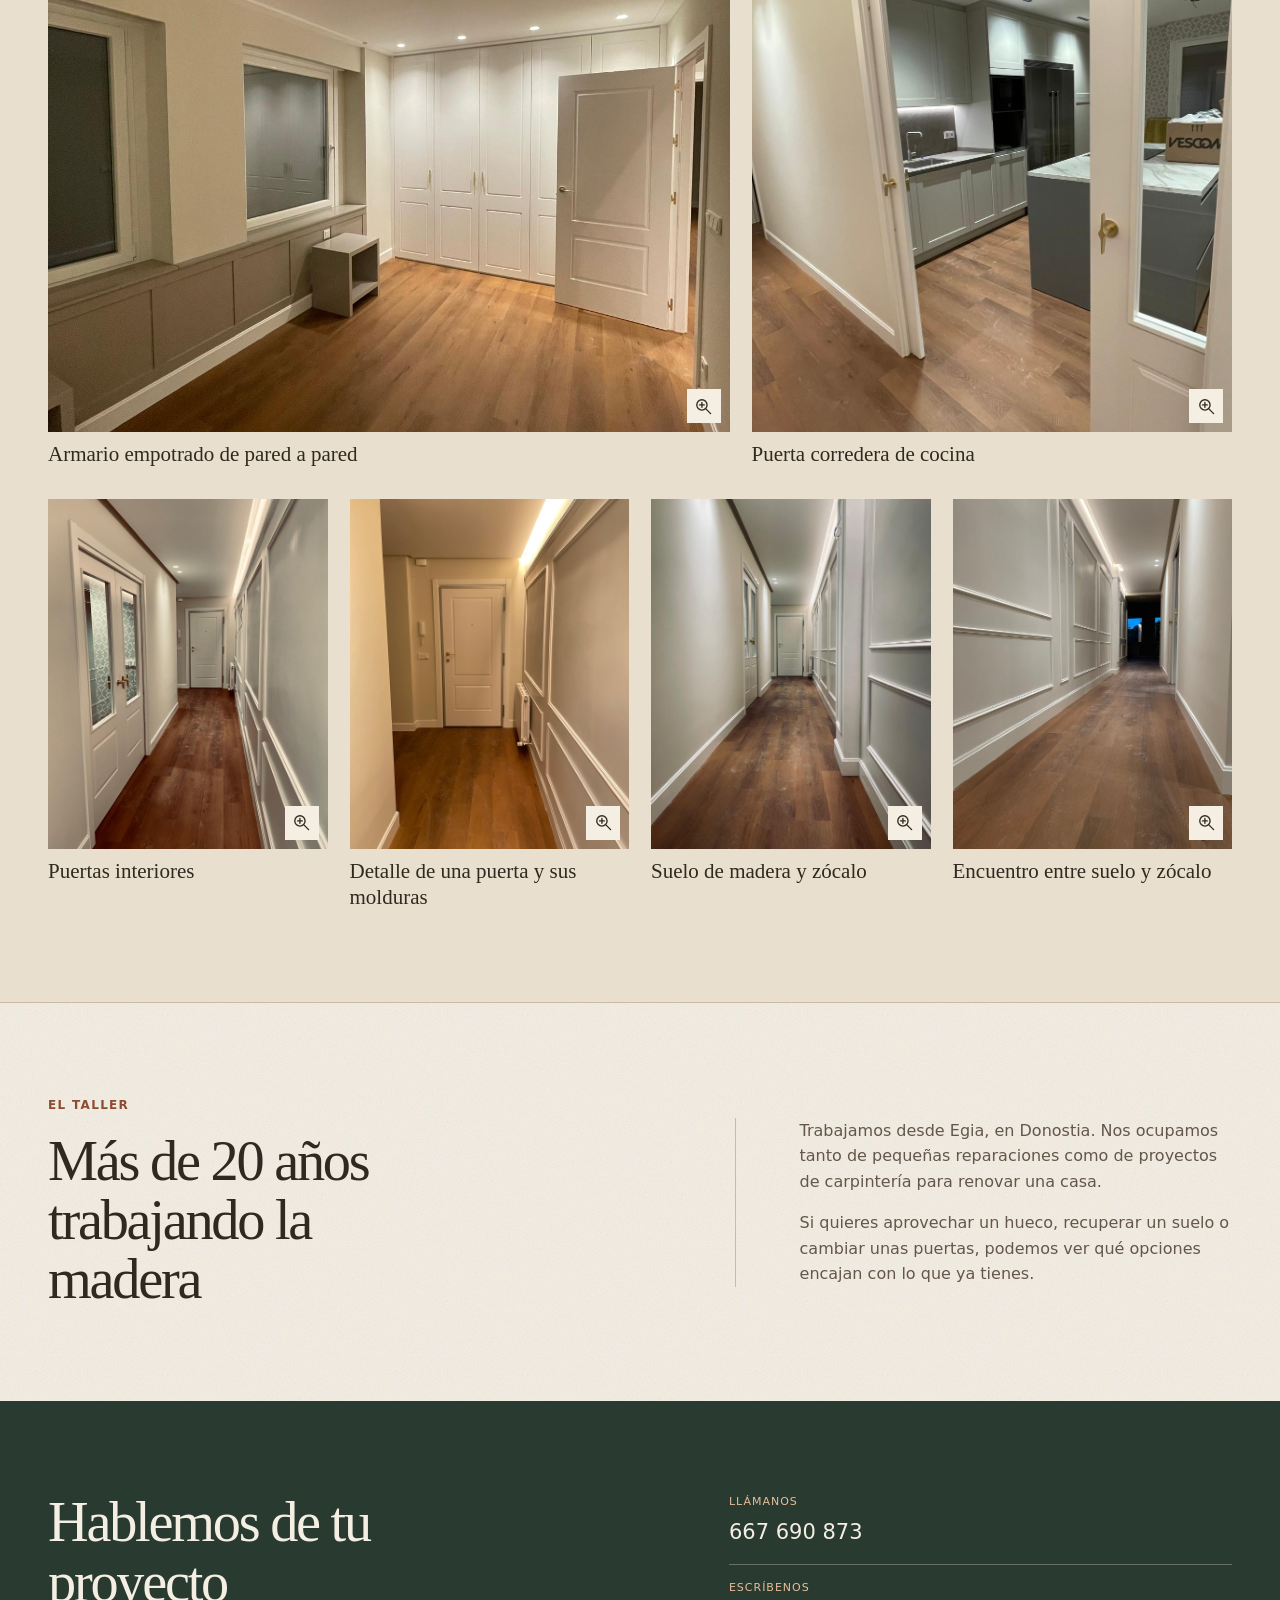
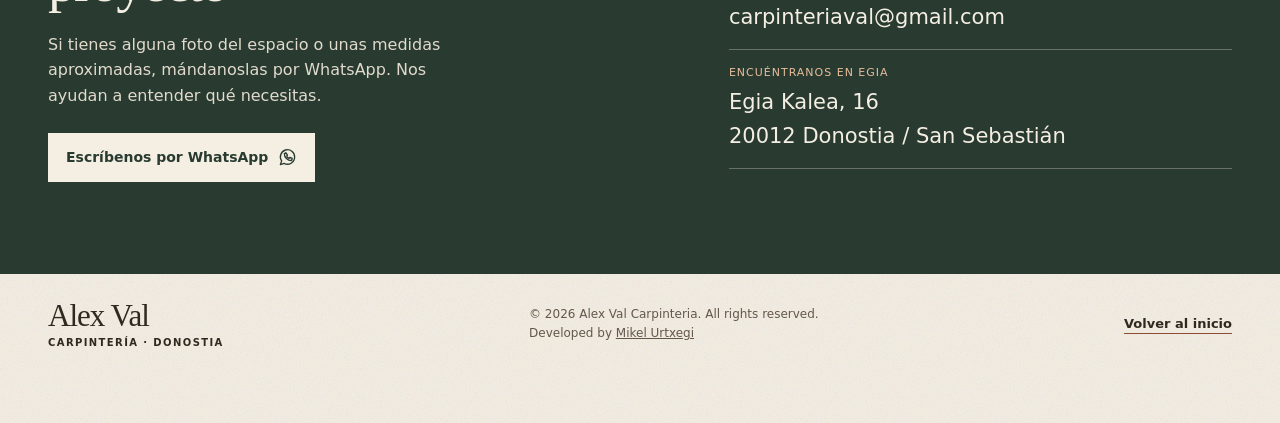
==== commit e820e170: "Da a la web un estilo de taller de carpintería" ====
--- a/index.html
+++ b/index.html
@@ -3,7 +3,7 @@
   <head>
     <meta charset="UTF-8" />
     <meta name="viewport" content="width=device-width, initial-scale=1" />
-    <meta name="theme-color" content="#203a2e" />
+    <meta name="theme-color" content="#f4eee3" />
     <title>
       Carpintería Alex Val en Donostia | Muebles y armarios a medida
     </title>
@@ -17,7 +17,7 @@
     />
     <meta
       property="og:description"
-      content="Muebles, armarios, puertas y suelos. Madera a medida, hecha para durar."
+      content="Muebles a medida, armarios, puertas y suelos de madera. Carpintería en el barrio de Egia, Donostia."
     />
     <meta property="og:type" content="website" />
     <meta property="og:locale" content="es_ES" />
@@ -50,51 +50,9 @@
       height="0"
     >
       <defs>
-        <symbol id="icon-chat" viewBox="0 0 24 24">
-          <path
-            d="M21 11.5a8.5 8.5 0 0 1-8.5 8.5H4l-2 2V11.5A8.5 8.5 0 0 1 10.5 3h2a8.5 8.5 0 0 1 8.5 8.5Z"
-          />
-          <path d="M7 10h9M7 14h6" />
-        </symbol>
-        <symbol id="icon-phone" viewBox="0 0 24 24">
-          <path
-            d="m8 3 3 5-3 2a15 15 0 0 0 6 6l2-3 5 3-1 4c-.3 1-1.5 1.5-2.5 1.2A23 23 0 0 1 2.8 6.5C2.5 5.5 3 4.3 4 4Z"
-          />
-        </symbol>
-        <symbol id="icon-ruler" viewBox="0 0 24 24">
-          <path d="m3 16 13-13 5 5L8 21Z" />
-          <path d="m13 6 2 2m-5 1 2 2m-5 1 2 2m-5 1 2 2" />
-        </symbol>
-        <symbol id="icon-cabinet" viewBox="0 0 24 24">
-          <rect x="4" y="3" width="16" height="18" rx="1" />
-          <path d="M12 3v18M9 11v3m6-3v3" />
-        </symbol>
-        <symbol id="icon-door" viewBox="0 0 24 24">
-          <path d="M5 21V3h14v18M3 21h18M8 21V6l8-1v16" />
-          <circle cx="13" cy="13" r=".6" />
-        </symbol>
-        <symbol id="icon-floor" viewBox="0 0 24 24">
-          <path d="m12 3 10 5-10 5L2 8Zm-10 9 10 5 10-5M2 16l10 5 10-5" />
-        </symbol>
-        <symbol id="icon-gallery" viewBox="0 0 24 24">
-          <rect x="3" y="3" width="18" height="18" rx="2" />
-          <circle cx="8" cy="8" r="1.5" />
-          <path d="m3 17 5-5 4 4 4-6 5 7" />
-        </symbol>
         <symbol id="icon-zoom-in" viewBox="0 0 24 24">
           <circle cx="10" cy="10" r="6.5" />
           <path d="m15 15 6 6M7 10h6m-3-3v6" />
-        </symbol>
-        <symbol id="icon-mail" viewBox="0 0 24 24">
-          <rect x="2" y="4" width="20" height="16" rx="2" />
-          <path d="m3 6 9 7 9-7" />
-        </symbol>
-        <symbol id="icon-pin" viewBox="0 0 24 24">
-          <path d="M20 10c0 6-8 12-8 12S4 16 4 10a8 8 0 1 1 16 0Z" />
-          <circle cx="12" cy="10" r="2.5" />
-        </symbol>
-        <symbol id="icon-home" viewBox="0 0 24 24">
-          <path d="m2 10 10-8 10 8M5 9v12h14V9M9 21v-8h6v8" />
         </symbol>
         <symbol id="icon-whatsapp" viewBox="0 0 24 24">
           <path
@@ -110,149 +68,78 @@
         >Alex Val<span>CARPINTERÍA · DONOSTIA</span></a
       >
       <nav aria-label="Navegación principal">
-        <a href="#servicios">Servicios</a><a href="#trabajos">Trabajos</a
-        ><a href="#nosotros">El oficio</a><a href="#contacto">Contacto</a>
+        <a href="#servicios">Servicios</a>
+        <a href="#trabajos">Trabajos</a>
+        <a href="#nosotros">El taller</a>
+        <a href="#contacto">Contacto</a>
       </nav>
-      <a class="header-phone" href="tel:+34667690873"
-        >667 690 873
-        <svg class="icon" aria-hidden="true" focusable="false">
-          <use href="#icon-phone"></use></svg
-      ></a>
+      <a class="header-phone" href="tel:+34667690873">667 690 873</a>
     </header>
     <main id="contenido">
-      <div id="inicio" class="cover-banner wrap">
-        <img
-          class="cover-image"
-          src="img/portada.webp"
-          alt="Carpintería Val: muebles de madera en un salón"
-          width="1800"
-          height="764"
-          fetchpriority="high"
-        />
-      </div>
-      <section id="presentacion" class="hero wrap" aria-labelledby="hero-title">
-        <div class="hero-copy">
-          <p class="eyebrow">
-            <span></span> CARPINTERÍA EN DONOSTIA / SAN SEBASTIÁN
-          </p>
-          <h1 id="hero-title">
-            Tu espacio. <br />Tu manera. <br /><em>A medida.</em>
-          </h1>
+      <section id="inicio" class="hero wrap" aria-labelledby="hero-title">
+        <div class="hero-copy" id="presentacion">
+          <p class="eyebrow">Egia, Donostia</p>
+          <h1 id="hero-title">Carpintería <em>a medida</em></h1>
           <p class="hero-description">
-            Muebles que encajan contigo. Trabajamos la madera para dar forma a
-            espacios prácticos, cálidos y hechos para durar.
+            Somos Alex Val Carpintería, en el barrio de Egia. Hacemos muebles y
+            armarios a medida, instalamos puertas y renovamos suelos de madera.
           </p>
           <div class="actions">
-            <a class="button" href="#contacto"
-              >Cuéntanos tu proyecto
-              <svg class="icon" aria-hidden="true" focusable="false">
-                <use href="#icon-chat"></use></svg></a
-            ><a class="text-link" href="#trabajos"
-              >Explora nuestros trabajos
-              <svg class="icon" aria-hidden="true" focusable="false">
-                <use href="#icon-gallery"></use></svg
-            ></a>
-          </div>
-          <div class="hero-note">
-            <strong>Más de 20 años de oficio</strong
-            ><span>El cuidado está en los detalles.</span>
-          </div>
-        </div>
-        <div class="hero-visual">
+            <a class="button" href="#contacto">Cuéntanos qué necesitas</a>
+            <a class="text-link" href="#trabajos">Ver nuestros trabajos</a>
+          </div>
+        </div>
+        <figure class="hero-visual">
           <img
             src="img/general.jpg"
-            alt="Pasillo con puertas de madera y acabados de carpintería"
+            alt="Pasillo con puertas interiores, molduras blancas y suelo de madera"
             width="1200"
             height="1600"
-            loading="lazy"
+            fetchpriority="high"
           />
-          <div class="image-label">
-            <span>ESPACIOS CON CARÁCTER</span
-            ><strong>Madera que hace hogar.</strong>
-          </div>
-          <span class="vertical-note" aria-hidden="true"
-            >DISEÑO · MADERA · DETALLE</span
-          >
-        </div>
-      </section>
-      <div class="specialties" aria-label="Especialidades">
-        <div class="wrap">
-          <span>Muebles a medida</span><span aria-hidden="true">✳</span
-          ><span>Armarios</span><span aria-hidden="true">✳</span
-          ><span>Puertas</span><span aria-hidden="true">✳</span
-          ><span>Suelos y parquet</span>
-        </div>
-      </div>
+          <figcaption>Puertas interiores y suelo de madera</figcaption>
+        </figure>
+      </section>
       <section
         id="servicios"
-        class="section wrap"
+        class="services-section"
         aria-labelledby="services-title"
       >
-        <div class="section-heading">
+        <div class="section wrap services-layout">
           <div>
-            <p class="eyebrow">01 / LO QUE HACEMOS</p>
-            <h2 id="services-title">
-              Cada espacio tiene <br />su <em>solución.</em>
-            </h2>
-          </div>
-          <p>
-            De un rincón por aprovechar a una estancia que quieres renovar.
-            Encontramos la forma de hacerlo tuyo.
-          </p>
-        </div>
-        <div class="services-grid">
-          <article class="service">
-            <span class="service-number">01</span>
-            <h3>Muebles a medida</h3>
-            <p>
-              Diseño y fabricación para salones, dormitorios y oficinas.
-              Medidas, materiales y acabados adaptados a tu espacio.
-            </p>
-            <a href="#contacto"
-              >Hablemos de tu mueble
-              <svg class="icon" aria-hidden="true" focusable="false">
-                <use href="#icon-ruler"></use></svg
-            ></a>
-          </article>
-          <article class="service">
-            <span class="service-number">02</span>
-            <h3>Armarios empotrados</h3>
-            <p>
-              Interiores prácticos y puertas que encajan con tu casa.
-              Aprovechamos el espacio para que cada cosa tenga su sitio.
-            </p>
-            <a href="#contacto"
-              >Dale espacio a tus ideas
-              <svg class="icon" aria-hidden="true" focusable="false">
-                <use href="#icon-cabinet"></use></svg
-            ></a>
-          </article>
-          <article class="service">
-            <span class="service-number">03</span>
-            <h3>Puertas de madera</h3>
-            <p>
-              Puertas interiores y soluciones correderas que conectan estancias
-              y aportan continuidad a los acabados de tu hogar.
-            </p>
-            <a href="#trabajos"
-              >Descubre los detalles
-              <svg class="icon" aria-hidden="true" focusable="false">
-                <use href="#icon-door"></use></svg
-            ></a>
-          </article>
-          <article class="service">
-            <span class="service-number">04</span>
-            <h3>Suelos y parquet</h3>
-            <p>
-              Instalación de tarima flotante, suelos vinílicos y restauración de
-              parquet. La base para un espacio más cálido.
-            </p>
-            <a href="#contacto"
-              >Cuéntanos qué necesitas
-              <svg class="icon" aria-hidden="true" focusable="false">
-                <use href="#icon-floor"></use></svg
-            ></a>
-          </article>
+            <p class="eyebrow">Servicios</p>
+            <h2 id="services-title">Qué hacemos</h2>
+          </div>
+          <dl class="services-list">
+            <div>
+              <dt>Muebles a medida</dt>
+              <dd>
+                Diseñamos y fabricamos muebles para salones, dormitorios y
+                oficinas, adaptados al hueco y al uso que les vas a dar.
+              </dd>
+            </div>
+            <div>
+              <dt>Armarios empotrados</dt>
+              <dd>
+                Distribuimos baldas, cajones y barras según lo que necesites
+                guardar. Hacemos las puertas a medida.
+              </dd>
+            </div>
+            <div>
+              <dt>Puertas de madera</dt>
+              <dd>
+                Colocamos puertas interiores y correderas. Vemos contigo qué
+                tipo de apertura encaja mejor en cada estancia.
+              </dd>
+            </div>
+            <div>
+              <dt>Suelos y parquet</dt>
+              <dd>
+                Instalamos tarima flotante, suelos vinílicos y zócalos. También
+                restauramos parquet.
+              </dd>
+            </div>
+          </dl>
         </div>
       </section>
       <section
@@ -262,16 +149,8 @@
       >
         <div class="wrap section">
           <div class="section-heading">
-            <div>
-              <p class="eyebrow">02 / TRABAJOS REALIZADOS</p>
-              <h2 id="projects-title">
-                El oficio se ve <br />en el <em>resultado.</em>
-              </h2>
-            </div>
-            <p>
-              Una selección de nuestros trabajos de carpintería. Abre las
-              fotografías para ver los acabados más de cerca.
-            </p>
+            <h2 id="projects-title">Trabajos realizados</h2>
+            <p>Pulsa una foto para ver los acabados de cerca.</p>
           </div>
           <div class="gallery">
             <figure>
@@ -286,10 +165,7 @@
                   ><svg class="icon" aria-hidden="true" focusable="false">
                     <use href="#icon-zoom-in"></use></svg></span
               ></a>
-              <figcaption>
-                <h3>Un sitio para todo</h3>
-                <span>Armarios a medida</span>
-              </figcaption>
+              <figcaption>Armario empotrado de pared a pared</figcaption>
             </figure>
             <figure>
               <a class="project-image" href="img/corredera-cocina.jpg"
@@ -303,10 +179,7 @@
                   ><svg class="icon" aria-hidden="true" focusable="false">
                     <use href="#icon-zoom-in"></use></svg></span
               ></a>
-              <figcaption>
-                <h3>Espacios que conectan</h3>
-                <span>Puertas correderas</span>
-              </figcaption>
+              <figcaption>Puerta corredera de cocina</figcaption>
             </figure>
             <figure>
               <a class="project-image" href="img/puertas.jpg"
@@ -320,10 +193,7 @@
                   ><svg class="icon" aria-hidden="true" focusable="false">
                     <use href="#icon-zoom-in"></use></svg></span
               ></a>
-              <figcaption>
-                <h3>La calidez de la madera</h3>
-                <span>Puertas interiores</span>
-              </figcaption>
+              <figcaption>Puertas interiores</figcaption>
             </figure>
             <figure>
               <a class="project-image" href="img/puertas2.jpg"
@@ -337,10 +207,7 @@
                   ><svg class="icon" aria-hidden="true" focusable="false">
                     <use href="#icon-zoom-in"></use></svg></span
               ></a>
-              <figcaption>
-                <h3>El detalle importa</h3>
-                <span>Acabados de carpintería</span>
-              </figcaption>
+              <figcaption>Detalle de una puerta y sus molduras</figcaption>
             </figure>
             <figure>
               <a class="project-image" href="img/suelo-zocalo.jpg"
@@ -354,10 +221,7 @@
                   ><svg class="icon" aria-hidden="true" focusable="false">
                     <use href="#icon-zoom-in"></use></svg></span
               ></a>
-              <figcaption>
-                <h3>Desde la base</h3>
-                <span>Suelos y zócalos</span>
-              </figcaption>
+              <figcaption>Suelo de madera y zócalo</figcaption>
             </figure>
             <figure>
               <a class="project-image" href="img/suelo-zocalo2.jpg"
@@ -371,10 +235,7 @@
                   ><svg class="icon" aria-hidden="true" focusable="false">
                     <use href="#icon-zoom-in"></use></svg></span
               ></a>
-              <figcaption>
-                <h3>Todo encaja</h3>
-                <span>Remates y terminaciones</span>
-              </figcaption>
+              <figcaption>Encuentro entre suelo y zócalo</figcaption>
             </figure>
           </div>
         </div>
@@ -384,43 +245,19 @@
         class="section wrap about"
         aria-labelledby="about-title"
       >
-        <div class="about-image">
-          <div class="cover-crop">
-            <img
-              class="cover-image"
-              src="img/portada.webp"
-              alt="Carpintería Val: ambiente con mobiliario de madera"
-              width="1800"
-              height="764"
-              loading="lazy"
-              decoding="async"
-            />
-          </div>
+        <div>
+          <p class="eyebrow">El taller</p>
+          <h2 id="about-title">Más de 20 años trabajando la madera</h2>
+        </div>
+        <div class="about-copy">
           <p>
-            La madera es el punto de partida. <br /><strong
-              >Tu forma de vivir, la inspiración.</strong
-            >
-          </p>
-        </div>
-        <div>
-          <p class="eyebrow">03 / EL OFICIO</p>
-          <h2 id="about-title">
-            Cerca de ti. <br /><em>Hasta el último detalle.</em>
-          </h2>
-          <p>
-            Somos Carpintería Alex Val, en el barrio de Egia, Donostia. Llevamos
-            más de 20 años transformando ideas en muebles únicos y funcionales.
+            Trabajamos desde Egia, en Donostia. Nos ocupamos tanto de pequeñas
+            reparaciones como de proyectos de carpintería para renovar una casa.
           </p>
           <p>
-            Desde pequeñas reparaciones hasta proyectos de carpintería para
-            renovar tu hogar, trabajamos con atención a los materiales, al uso y
-            a los acabados.
+            Si quieres aprovechar un hueco, recuperar un suelo o cambiar unas
+            puertas, podemos ver qué opciones encajan con lo que ya tienes.
           </p>
-          <a class="text-link" href="#contacto"
-            >Conversemos sobre tu idea
-            <svg class="icon" aria-hidden="true" focusable="false">
-              <use href="#icon-chat"></use></svg
-          ></a>
         </div>
       </section>
       <section
@@ -430,51 +267,38 @@
       >
         <div class="wrap section contact-grid">
           <div>
-            <p class="eyebrow">04 / EMPEZAMOS POR UNA CONVERSACIÓN</p>
-            <h2 id="contact-title">
-              ¿Le damos forma <br />a tu <em>idea?</em>
-            </h2>
+            <h2 id="contact-title">Hablemos de tu proyecto</h2>
             <p>
-              Cuéntanos qué necesitas. Si tienes fotos del espacio, medidas o
-              alguna referencia, puedes compartirlas por WhatsApp.
+              Si tienes alguna foto del espacio o unas medidas aproximadas,
+              mándanoslas por WhatsApp. Nos ayudan a entender qué necesitas.
             </p>
             <a
               class="button button-light"
               href="https://wa.me/34667690873?text=Hola%20Alex%20Val%2C%20me%20gustar%C3%ADa%20consultaros%20un%20proyecto%20de%20carpinter%C3%ADa."
               target="_blank"
               rel="noopener noreferrer"
-              >Hablemos por WhatsApp
+              >Escríbenos por WhatsApp
               <svg class="icon" aria-hidden="true" focusable="false">
                 <use href="#icon-whatsapp"></use></svg
             ></a>
           </div>
           <address class="contact-details">
             <div>
-              <span>LLÁMANOS</span
-              ><a href="tel:+34667690873"
-                >667 690 873
-                <svg class="icon" aria-hidden="true" focusable="false">
-                  <use href="#icon-phone"></use></svg
-              ></a>
-            </div>
-            <div>
-              <span>ESCRÍBENOS</span
-              ><a href="mailto:carpinteriaval@gmail.com"
-                >carpinteriaval@gmail.com
-                <svg class="icon" aria-hidden="true" focusable="false">
-                  <use href="#icon-mail"></use></svg
-              ></a>
-            </div>
-            <div>
-              <span>ENCUÉNTRANOS EN EGIA</span
-              ><a
+              <span>LLÁMANOS</span>
+              <a href="tel:+34667690873">667 690 873</a>
+            </div>
+            <div>
+              <span>ESCRÍBENOS</span>
+              <a href="mailto:carpinteriaval@gmail.com">carpinteriaval@gmail.com</a>
+            </div>
+            <div>
+              <span>ENCUÉNTRANOS EN EGIA</span>
+              <a
                 href="https://www.google.com/maps/search/?api=1&amp;query=Egia%20Kalea%2016%20Donostia"
                 target="_blank"
                 rel="noopener noreferrer"
                 >Egia Kalea, 16 <br />20012 Donostia / San Sebastián
-                <svg class="icon" aria-hidden="true" focusable="false">
-                  <use href="#icon-pin"></use></svg
-              ></a>
+              </a>
             </div>
           </address>
         </div>
@@ -493,22 +317,8 @@
           >Mikel Urtxegi</a
         >
       </p>
-      <a class="text-link" href="#inicio"
-        >Volver al inicio
-        <svg class="icon" aria-hidden="true" focusable="false">
-          <use href="#icon-home"></use></svg
-      ></a>
+      <a class="text-link" href="#inicio">Volver al inicio</a>
     </footer>
-    <a
-      class="whatsapp-btn"
-      href="https://wa.me/34667690873?text=Hola%20Alex%20Val%2C%20he%20visto%20vuestra%20web%20y%20me%20gustar%C3%ADa%20m%C3%A1s%20informaci%C3%B3n."
-      target="_blank"
-      rel="noopener noreferrer"
-      aria-label="Contactar con Alex Val por WhatsApp"
-      ><svg class="icon" aria-hidden="true" focusable="false">
-        <use href="#icon-whatsapp"></use></svg
-      ><span>WhatsApp</span></a
-    >
     <dialog id="image-modal" aria-label="Fotografía del trabajo ampliada">
       <div class="modal-toolbar">
         <div
--- a/style.css
+++ b/style.css
@@ -1,10 +1,10 @@
 :root {
-  --forest: #203a2e;
-  --ink: #26382e;
-  --muted: #62695f;
-  --wood: #ab673b;
-  --paper: #f6f3ed;
-  --line: #dadbd0;
+  --forest: #293b30;
+  --ink: #30291f;
+  --muted: #62574a;
+  --wood: #8d4b31;
+  --paper: #f4eee3;
+  --line: #cbbba6;
   --serif: Georgia, "Times New Roman", serif;
 }
 * {
@@ -12,14 +12,16 @@
 }
 html {
   scroll-behavior: smooth;
-  scroll-padding-top: 110px;
+  scroll-padding-top: 100px;
 }
 body {
   margin: 0;
-  background: var(--paper);
+  background-color: var(--paper);
+  background-image: url("data:image/svg+xml,%3Csvg viewBox='0 0 180 180' xmlns='http://www.w3.org/2000/svg'%3E%3Cfilter id='grain'%3E%3CfeTurbulence type='fractalNoise' baseFrequency='.8' numOctaves='3' stitchTiles='stitch'/%3E%3C/filter%3E%3Cpath fill='%23000' opacity='.17' filter='url(%23grain)' d='M0 0h180v180H0z'/%3E%3C/svg%3E");
+  background-size: 180px 180px;
   color: var(--ink);
-  font-family: "Segoe UI", sans-serif;
-  line-height: 1.65;
+  font-family: "Segoe UI", system-ui, sans-serif;
+  line-height: 1.6;
 }
 a {
   color: inherit;
@@ -38,10 +40,10 @@
 a:focus-visible,
 button:focus-visible {
   outline: 3px solid var(--wood);
-  outline-offset: 5px;
+  outline-offset: 4px;
 }
 .wrap {
-  width: min(1240px, calc(100% - 96px));
+  width: min(1200px, calc(100% - 96px));
   margin-inline: auto;
 }
 .skip-link {
@@ -50,7 +52,7 @@
   left: 10px;
   z-index: 30;
   padding: 12px;
-  background: white;
+  background: var(--paper);
   transform: translateY(-160%);
 }
 .skip-link:focus {
@@ -64,30 +66,30 @@
   justify-content: space-between;
   align-items: center;
   gap: 24px;
-  min-height: 100px;
-  padding: 16px max(48px, calc((100% - 1240px) / 2));
+  min-height: 78px;
+  padding: 14px max(48px, calc((100% - 1200px) / 2));
   border-bottom: 1px solid var(--line);
   background: var(--paper);
 }
 .logo {
   font-family: var(--serif);
-  font-size: 34px;
-  letter-spacing: -1.5px;
+  font-size: 31px;
+  letter-spacing: -1px;
   text-decoration: none;
-  line-height: 1.1;
+  line-height: 1;
   white-space: nowrap;
 }
 .logo span {
   display: block;
-  margin-top: 9px;
-  font-family: "Segoe UI", sans-serif;
-  font-size: 9px;
+  margin-top: 7px;
+  font-family: "Segoe UI", system-ui, sans-serif;
+  font-size: 10px;
   font-weight: 600;
-  letter-spacing: 2px;
+  letter-spacing: 1.4px;
 }
 nav {
   display: flex;
-  gap: 30px;
+  gap: clamp(18px, 3.3vw, 46px);
 }
 nav a {
   text-decoration: none;
@@ -97,16 +99,15 @@
 }
 nav a:hover,
 nav a[aria-current] {
-  border-color: var(--wood);
+  border-color: currentColor;
   color: var(--wood);
 }
 .header-phone {
-  display: inline-flex;
-  align-items: center;
-  gap: 12px;
   font-size: 14px;
   font-weight: 600;
-  text-decoration: none;
+  white-space: nowrap;
+  text-decoration-color: var(--line);
+  text-underline-offset: 5px;
 }
 .icon-definitions {
   position: absolute;
@@ -124,50 +125,31 @@
   stroke-linecap: round;
   stroke-linejoin: round;
 }
-.cover-banner {
-  aspect-ratio: 3.5;
-  margin-top: 30px;
-  overflow: hidden;
-}
-.cover-banner .cover-image {
-  height: 100%;
-  object-fit: cover;
-  object-position: left center;
-}
-.cover-crop {
-  overflow: hidden;
-}
-/* El encuadre descarta el borde derecho de la portada en ambas apariciones. */
-.cover-banner .cover-image,
-.cover-crop .cover-image {
-  width: 108%;
-  max-width: none;
-}
 .hero {
   display: grid;
-  grid-template-columns: 1.1fr 1fr;
-  gap: 60px;
-  align-items: center;
-  padding-block: 54px 60px;
+  grid-template-columns: minmax(0, 1fr) minmax(0, 1.05fr);
+  gap: clamp(32px, 6vw, 92px);
+  align-items: center;
+  padding-block: clamp(44px, 6vw, 88px);
 }
 .eyebrow {
-  font-size: 10px;
-  letter-spacing: 1.8px;
-  font-weight: 700;
-  line-height: 1.8;
-  margin: 0 0 25px;
-}
-.eyebrow > span {
+  color: var(--wood);
+  font-size: 12px;
+  font-weight: 650;
+  letter-spacing: 0.11em;
+  text-transform: uppercase;
+  margin: 0 0 17px;
+}
+.hero .eyebrow::before {
+  content: "";
   display: inline-block;
-  width: 7px;
-  height: 7px;
-  background: var(--wood);
-  border-radius: 50%;
-  margin-right: 8px;
+  vertical-align: middle;
+  width: 26px;
+  margin-right: 12px;
+  border-top: 1px solid currentColor;
 }
 h1,
 h2,
-h3,
 p {
   margin-top: 0;
 }
@@ -175,266 +157,198 @@
 h2 {
   font-family: var(--serif);
   font-weight: 400;
-  letter-spacing: -2.8px;
-  line-height: 1.04;
+  line-height: 1.05;
+  letter-spacing: -0.04em;
 }
 h1 {
-  font-size: clamp(58px, 6.6vw, 92px);
-  margin-bottom: 25px;
-}
-em {
-  font-weight: 400;
+  font-size: clamp(52px, 7vw, 105px);
+  margin-bottom: 24px;
+}
+h1 em {
+  display: block;
   color: var(--wood);
 }
+h2 {
+  font-size: clamp(37px, 4.4vw, 64px);
+  margin-bottom: 0;
+}
 .hero-description {
-  max-width: 390px;
+  max-width: 36ch;
+  margin-bottom: 29px;
   color: var(--muted);
-  font-size: 16px;
+  font-size: clamp(16px, 1.5vw, 19px);
 }
 .actions {
   display: flex;
-  align-items: flex-start;
-  gap: 21px;
-  flex-direction: column;
-  margin-top: 30px;
+  flex-wrap: wrap;
+  align-items: center;
+  gap: 14px 24px;
 }
 .button {
   display: inline-flex;
   align-items: center;
-  justify-content: space-between;
-  gap: 28px;
-  padding: 16px 23px;
+  gap: 10px;
+  padding: 12px 17px;
+  border: 1px solid transparent;
   background: var(--forest);
   color: #fff;
-  text-decoration: none;
-  font-size: 13px;
-  font-weight: 600;
-  transition: background 0.2s;
-}
-.button:hover {
-  background: #355440;
-}
-.text-link {
-  display: inline-block;
-  font-size: 13px;
+  font-size: 14px;
   font-weight: 600;
   text-decoration: none;
-  border-bottom: 1px solid var(--wood);
-  padding-bottom: 5px;
-}
-.text-link .icon {
-  margin-left: 14px;
-}
-.hero-note {
-  display: flex;
-  gap: 15px;
+}
+.button:hover {
+  background: #3e5345;
+}
+.text-link {
+  font-size: 14px;
+  font-weight: 600;
+  text-underline-offset: 5px;
+  text-decoration-color: var(--wood);
+}
+.text-link:hover {
+  color: var(--wood);
+}
+.hero-visual {
+  margin: 0;
+}
+.hero-visual img {
+  width: 100%;
+  height: auto;
+  aspect-ratio: 1.08;
+  object-fit: cover;
+  object-position: center 74%;
+}
+.hero-visual figcaption {
+  display: flex;
+  align-items: center;
+  gap: 12px;
+  margin-top: 9px;
+  color: var(--muted);
+  font-size: 13px;
+}
+.hero-visual figcaption::before {
+  content: "";
+  flex: 1;
+  border-top: 1px solid var(--line);
+}
+.section {
+  padding-block: clamp(54px, 7.2vw, 104px);
+}
+.services-section {
+  border-top: 1px solid var(--line);
+}
+.services-layout,
+.about {
+  display: grid;
+  grid-template-columns: minmax(0, 0.8fr) minmax(0, 1.5fr);
+  align-items: start;
+  gap: clamp(36px, 7vw, 100px);
+}
+.services-list {
+  margin: 0;
+  border-bottom: 1px solid var(--line);
+}
+.services-list > div {
+  display: grid;
+  grid-template-columns: minmax(0, 0.95fr) minmax(0, 1.25fr);
+  gap: 24px;
+  align-items: baseline;
+  padding: 19px 0;
+  border-top: 1px solid var(--line);
+}
+.services-list dt {
+  font-family: var(--serif);
+  font-size: clamp(21px, 2.2vw, 30px);
+  line-height: 1.15;
+}
+.services-list dd {
+  margin: 0;
+  color: var(--muted);
+  font-size: 15px;
+}
+.projects-section {
+  border-block: 1px solid var(--line);
+  background: #e9dfcf;
+}
+.section-heading {
+  display: flex;
   flex-wrap: wrap;
-  border-top: 1px solid var(--line);
-  padding-top: 20px;
-  margin-top: 35px;
-  font-size: 11px;
-}
-.hero-note span {
+  justify-content: space-between;
+  align-items: baseline;
+  gap: 10px 30px;
+  margin-bottom: 34px;
+}
+.section-heading p {
+  margin: 0;
   color: var(--muted);
-}
-.hero-visual {
-  position: relative;
-  padding-right: 24px;
-}
-.hero-visual > img {
-  width: 100%;
-  height: 610px;
-  object-fit: cover;
-  border-radius: 120px 0 0 0;
-}
-.image-label {
-  position: absolute;
-  bottom: 25px;
-  left: -25px;
-  background: var(--paper);
-  padding: 20px 26px;
-  box-shadow: 0 5px 25px #203a2e12;
-}
-.image-label span {
-  display: block;
-  font-size: 9px;
-  letter-spacing: 1.6px;
-  margin-bottom: 5px;
-}
-.image-label strong {
-  font-family: var(--serif);
-  font-size: 23px;
-  font-weight: 400;
-}
-.vertical-note {
-  position: absolute;
-  right: -4px;
-  top: 80px;
-  writing-mode: vertical-rl;
-  font-size: 9px;
-  letter-spacing: 3px;
-}
-.specialties {
-  background: var(--forest);
-  color: #edece0;
-  padding: 24px 0;
-}
-.specialties .wrap {
-  display: flex;
-  align-items: center;
-  justify-content: space-between;
-  gap: 18px;
-  font-family: var(--serif);
-  font-size: 22px;
-}
-.specialties span[aria-hidden] {
-  font-family: sans-serif;
-  font-size: 19px;
-  color: #c39a76;
-}
-.section {
-  padding-block: 100px;
-}
-.section-heading {
-  display: flex;
-  justify-content: space-between;
-  align-items: flex-end;
-  gap: 50px;
-  margin-bottom: 44px;
-}
-h2 {
-  font-size: clamp(40px, 4.4vw, 59px);
-  margin-bottom: 0;
-}
-.section-heading > p {
-  max-width: 350px;
-  color: var(--muted);
-  font-size: 14px;
-  margin-bottom: 4px;
-}
-.services-grid {
-  display: grid;
-  grid-template-columns: repeat(4, 1fr);
-  border-top: 1px solid var(--line);
-}
-.service {
-  padding: 28px 24px 0;
-  border-right: 1px solid var(--line);
-}
-.service:first-child {
-  padding-left: 0;
-}
-.service:last-child {
-  border-right: 0;
-  padding-right: 0;
-}
-.service-number {
-  font-family: var(--serif);
-  color: var(--wood);
-  font-size: 25px;
-}
-.service h3 {
-  font-family: var(--serif);
-  font-size: 24px;
-  font-weight: 400;
-  line-height: 1.2;
-  margin: 35px 0 17px;
-}
-.service p {
-  font-size: 13px;
-  color: var(--muted);
-  margin-bottom: 24px;
-}
-.service > a {
-  font-size: 11px;
-  text-underline-offset: 5px;
-}
-.service > a .icon {
-  width: 17px;
-  height: 17px;
-  margin-left: 5px;
-}
-.projects-section {
-  background: #eaece4;
+  font-size: 15px;
 }
 .gallery {
   display: grid;
-  grid-template-columns: repeat(3, minmax(0, 1fr));
-  gap: 36px 26px;
+  grid-template-columns: repeat(12, minmax(0, 1fr));
+  gap: 32px 22px;
 }
 .gallery figure {
-  margin: 0;
+  grid-column: span 3;
+  margin: 0;
+}
+.gallery figure:first-child {
+  grid-column: span 7;
+}
+.gallery figure:nth-child(2) {
+  grid-column: span 5;
 }
 .project-image {
   display: block;
   position: relative;
   overflow: hidden;
-  background: #d9d9ce;
+  background: #d8ccbb;
+  cursor: zoom-in;
 }
 .project-image img {
   width: 100%;
-  height: 390px;
+  height: auto;
+  aspect-ratio: 4 / 5;
   object-fit: cover;
-  transition: transform 0.4s;
+  transition: transform 0.3s;
+}
+.gallery figure:nth-child(-n + 2) img {
+  height: clamp(280px, 35vw, 445px);
+  object-position: center 62%;
 }
 .project-image:hover img {
-  transform: scale(1.035);
+  transform: scale(1.025);
 }
 .project-image > span {
   position: absolute;
-  bottom: 15px;
-  right: 15px;
+  bottom: 9px;
+  right: 9px;
   display: grid;
   place-items: center;
-  width: 38px;
-  height: 38px;
+  width: 34px;
+  height: 34px;
   background: var(--paper);
-  border-radius: 50%;
-  font-size: 22px;
 }
 .gallery figcaption {
-  padding-top: 15px;
-}
-.gallery h3 {
+  padding-top: 9px;
   font-family: var(--serif);
-  font-size: 23px;
-  font-weight: 400;
-  margin-bottom: 3px;
-}
-.gallery figcaption > span {
-  font-size: 11px;
+  font-size: clamp(16px, 1.8vw, 21px);
+  line-height: 1.25;
+}
+.about {
+  grid-template-columns: minmax(0, 1.2fr) minmax(0, 1fr);
+  align-items: center;
+}
+.about h2 {
+  max-width: 14ch;
+}
+.about-copy {
+  border-left: 1px solid var(--line);
+  padding-left: clamp(22px, 5vw, 64px);
   color: var(--muted);
 }
-.about {
-  display: grid;
-  grid-template-columns: 1.1fr 1fr;
-  gap: 75px;
-  align-items: center;
-}
-.about-image img {
-  width: 100%;
-  height: auto;
-}
-.about-image > p {
-  margin: 25px 0 0;
-  border-left: 2px solid var(--wood);
-  padding-left: 20px;
-  font-size: 14px;
-  color: var(--muted);
-}
-.about-image strong {
-  color: var(--ink);
-  font-weight: 500;
-}
-.about h2 {
-  margin-bottom: 25px;
-}
-.about > div > p:not(.eyebrow) {
-  font-size: 14px;
-  color: var(--muted);
-}
-.about .text-link {
-  margin-top: 10px;
+.about-copy p:last-child {
+  margin-bottom: 0;
 }
 .contact-section {
   background: var(--forest);
@@ -442,102 +356,73 @@
 }
 .contact-grid {
   display: grid;
-  grid-template-columns: 1.2fr 1fr;
-  gap: 100px;
-}
-.contact-section .eyebrow {
-  color: #ced4c6;
-}
-.contact-section em {
-  color: #dfb28c;
+  grid-template-columns: minmax(0, 1.15fr) minmax(0, 1fr);
+  gap: clamp(36px, 8vw, 120px);
 }
 .contact-section h2 {
-  font-size: clamp(46px, 5vw, 68px);
+  max-width: 12ch;
 }
 .contact-section h2 + p {
-  max-width: 400px;
-  font-size: 14px;
-  color: #d2d8cc;
-  margin: 25px 0 30px;
+  max-width: 42ch;
+  color: #e1dacd;
+  margin: 20px 0 25px;
 }
 .button-light {
   background: var(--paper);
   color: var(--forest);
 }
 .button-light:hover {
-  background: #dfd6c7;
+  background: #e4d6c4;
 }
 .contact-details {
   font-style: normal;
-  padding-top: 8px;
 }
 .contact-details > div {
-  border-bottom: 1px solid #ffffff30;
-  padding: 22px 0;
+  border-bottom: 1px solid #f4eee34d;
+  padding: 14px 0;
 }
 .contact-details > div:first-child {
   padding-top: 0;
 }
 .contact-details span {
   display: block;
-  font-size: 9px;
-  letter-spacing: 2px;
-  color: #d4b291;
-  margin-bottom: 10px;
+  font-size: 11px;
+  letter-spacing: 0.09em;
+  color: #e6bd9b;
+  margin-bottom: 5px;
 }
 .contact-details a {
-  font-size: clamp(15px, 1.7vw, 22px);
+  display: inline-block;
+  font-size: clamp(16px, 1.8vw, 21px);
   text-decoration: none;
   overflow-wrap: anywhere;
 }
 .contact-details a:hover {
   text-decoration: underline;
-  text-underline-offset: 5px;
+  text-underline-offset: 4px;
 }
 .site-footer {
   display: flex;
+  flex-wrap: wrap;
   justify-content: space-between;
   align-items: center;
-  gap: 25px;
-  padding-block: 35px 100px;
+  gap: 20px 28px;
+  padding-block: 26px 75px;
 }
 .site-footer p {
-  font-size: 10px;
+  font-size: 12px;
   color: var(--muted);
   margin: 0;
 }
 .site-footer > .text-link {
-  font-size: 11px;
-}
-.whatsapp-btn {
-  position: fixed;
-  right: 24px;
-  bottom: max(20px, env(safe-area-inset-bottom));
-  z-index: 15;
-  display: flex;
-  align-items: center;
-  gap: 9px;
-  background: #246442;
-  color: white;
-  border: 1px solid #ffffff50;
-  border-radius: 40px;
-  padding: 13px 18px;
-  text-decoration: none;
-  box-shadow: 0 4px 20px #0002;
-  font-size: 12px;
-}
-.whatsapp-btn:hover {
-  background: #174c31;
-}
-.whatsapp-btn .icon {
-  width: 25px;
-  height: 25px;
+  font-size: 13px;
+}
+.contact-section :focus-visible,
+dialog button:focus-visible {
+  outline-color: #f4c6a3;
 }
 body:has(dialog[open]) {
   overflow: hidden;
-}
-.whatsapp-btn:has(~ dialog[open]) {
-  visibility: hidden;
 }
 dialog {
   position: fixed;
@@ -625,258 +510,120 @@
   font-size: 32px;
   cursor: pointer;
 }
-@media (min-width: 1500px) {
-  .hero-visual > img {
-    height: 650px;
-  }
-}
-@media (max-width: 1000px) {
+@media (max-width: 960px) {
   .wrap {
-    width: calc(100% - 48px);
+    width: calc(100% - 56px);
   }
   .site-header {
-    padding-inline: 24px;
-  }
-  nav {
-    gap: 20px;
-  }
-  .header-phone {
-    display: none;
+    padding-inline: 28px;
   }
   .hero {
-    gap: 35px;
-  }
-  .hero-visual > img {
-    height: 570px;
-  }
-  .hero h1 {
-    font-size: 69px;
-  }
-  .hero .eyebrow {
-    font-size: 9px;
-  }
-  .services-grid {
-    grid-template-columns: repeat(2, 1fr);
-    gap: 30px 0;
-  }
-  .service:nth-child(2) {
-    border-right: 0;
-  }
-  .service:nth-child(3) {
-    padding-left: 0;
+    gap: 30px;
+  }
+}
+@media (max-width: 760px) {
+  .services-layout {
+    grid-template-columns: 1fr;
+    gap: 23px;
+  }
+  .about {
+    grid-template-columns: 1fr;
+    gap: 22px;
+  }
+  .about h2 {
+    max-width: 18ch;
   }
   .gallery {
-    gap: 28px 18px;
-  }
-  .project-image img {
-    height: 310px;
-  }
-  .about {
-    gap: 35px;
-  }
-  .contact-grid {
-    gap: 45px;
-  }
-  .specialties .wrap {
-    font-size: 18px;
+    gap: 24px 16px;
   }
 }
 @media (max-width: 640px) {
-  .cover-banner {
-    aspect-ratio: 2.2;
-    margin-top: 20px;
-  }
   html {
-    scroll-padding-top: 118px;
+    scroll-padding-top: 123px;
   }
   .wrap {
-    width: calc(100% - 40px);
+    width: calc(100% - 36px);
   }
   .site-header {
     flex-wrap: wrap;
-    gap: 15px;
-    padding: 15px 20px 8px;
-    min-height: auto;
+    gap: 9px;
+    padding: 12px 18px 4px;
   }
   .logo {
     font-size: 27px;
   }
   .logo span {
-    font-size: 8px;
-    margin-top: 5px;
+    font-size: 9px;
   }
   nav {
     order: 2;
     width: 100%;
     justify-content: space-between;
-    gap: 12px;
+    gap: 10px;
   }
   nav a {
-    font-size: 12px;
+    font-size: 13px;
+  }
+  .header-phone {
+    font-size: 13px;
   }
   .hero {
     grid-template-columns: 1fr;
-    gap: 35px;
-    padding-block: 35px 40px;
-  }
-  .hero h1 {
-    font-size: 68px;
-    letter-spacing: -3px;
+    gap: 24px;
+    padding-block: 32px 39px;
+  }
+  h1 {
+    font-size: clamp(48px, 12vw, 73px);
+    margin-bottom: 17px;
   }
   .hero .eyebrow {
-    font-size: 8px;
-    letter-spacing: 1.1px;
+    margin-bottom: 13px;
+  }
+  .hero-description {
     margin-bottom: 20px;
   }
-  .hero-description {
-    font-size: 15px;
-  }
-  .actions {
-    gap: 17px;
-  }
-  .hero-note {
-    margin-top: 25px;
-  }
-  .hero-visual {
-    padding-right: 18px;
-    margin-left: 12px;
-  }
-  .hero-visual > img {
-    height: 430px;
-    border-radius: 90px 0 0 0;
-  }
-  .image-label {
-    left: -12px;
-    bottom: 20px;
-    padding: 17px 20px;
-  }
-  .image-label strong {
-    font-size: 22px;
-  }
-  .vertical-note {
-    right: -5px;
-  }
-  .specialties {
-    padding: 20px 0;
-  }
-  .specialties .wrap {
-    display: grid;
-    grid-template-columns: 1fr 1fr;
-    gap: 8px 24px;
-    font-size: 18px;
-  }
-  .specialties span[aria-hidden] {
-    display: none;
-  }
-  .section {
-    padding-block: 60px;
+  .hero-visual img {
+    aspect-ratio: 1.26;
+  }
+  .services-list > div {
+    grid-template-columns: 1fr;
+    gap: 7px;
+    padding-block: 14px;
   }
   .section-heading {
-    display: block;
-    margin-bottom: 30px;
-  }
-  .section-heading > p {
-    margin: 22px 0 0;
-    max-width: 100%;
-  }
-  h2 {
-    font-size: 43px;
-    letter-spacing: -1.8px;
-  }
-  .eyebrow {
-    font-size: 9px;
-    margin-bottom: 18px;
-  }
-  .services-grid {
-    gap: 30px 0;
-  }
-  .service {
-    padding: 20px 15px 0;
-  }
-  .service h3 {
-    font-size: 23px;
-    margin-top: 24px;
-  }
-  .service p {
-    font-size: 12px;
-  }
-  .service > a {
-    font-size: 11px;
+    margin-bottom: 24px;
   }
   .gallery {
     grid-template-columns: repeat(2, minmax(0, 1fr));
-    gap: 26px 16px;
-  }
-  .project-image img {
-    height: 240px;
-  }
-  .gallery h3 {
-    font-size: 20px;
-    line-height: 1.2;
-  }
-  .gallery figcaption > span {
-    font-size: 10px;
-  }
-  .about {
-    grid-template-columns: 1fr;
-    gap: 35px;
+  }
+  .gallery figure:nth-child(n) {
+    grid-column: auto;
+  }
+  .gallery figure:first-child {
+    grid-column: 1 / -1;
+  }
+  .gallery figure:nth-child(-n + 2) img {
+    height: auto;
+  }
+  .gallery figure:first-child img {
+    aspect-ratio: 1.22;
+  }
+  .gallery figure:last-child {
+    grid-column: 1 / -1;
+  }
+  .gallery figure:last-child img {
+    aspect-ratio: 1.4;
+    object-position: center 70%;
   }
   .contact-grid {
     grid-template-columns: 1fr;
-    gap: 40px;
-  }
-  .contact-section h2 {
-    font-size: 51px;
-  }
-  .contact-details a {
-    font-size: 20px;
-  }
-  .site-footer {
-    flex-wrap: wrap;
-    padding-block: 30px 100px;
-  }
-  .site-footer p {
-    max-width: 175px;
-  }
-  .site-footer > .text-link {
-    margin-left: auto;
-  }
-  .whatsapp-btn {
-    right: 16px;
-    padding: 12px 15px;
-  }
-  dialog img {
-    max-width: calc(95vw - 36px);
-  }
-}
-@media (max-width: 370px) {
-  .hero h1 {
-    font-size: 59px;
-  }
-  .gallery {
-    grid-template-columns: 1fr;
-  }
-  .project-image img {
-    height: 390px;
-  }
-  .services-grid {
-    grid-template-columns: 1fr;
-  }
-  .service {
-    padding-inline: 0;
-    border-right: 0;
-  }
-  h2 {
-    font-size: 38px;
   }
 }
 @media (prefers-reduced-motion: reduce) {
   html {
     scroll-behavior: auto;
   }
-  *,
-  *::before,
-  *::after {
+  * {
     transition: none !important;
   }
 }
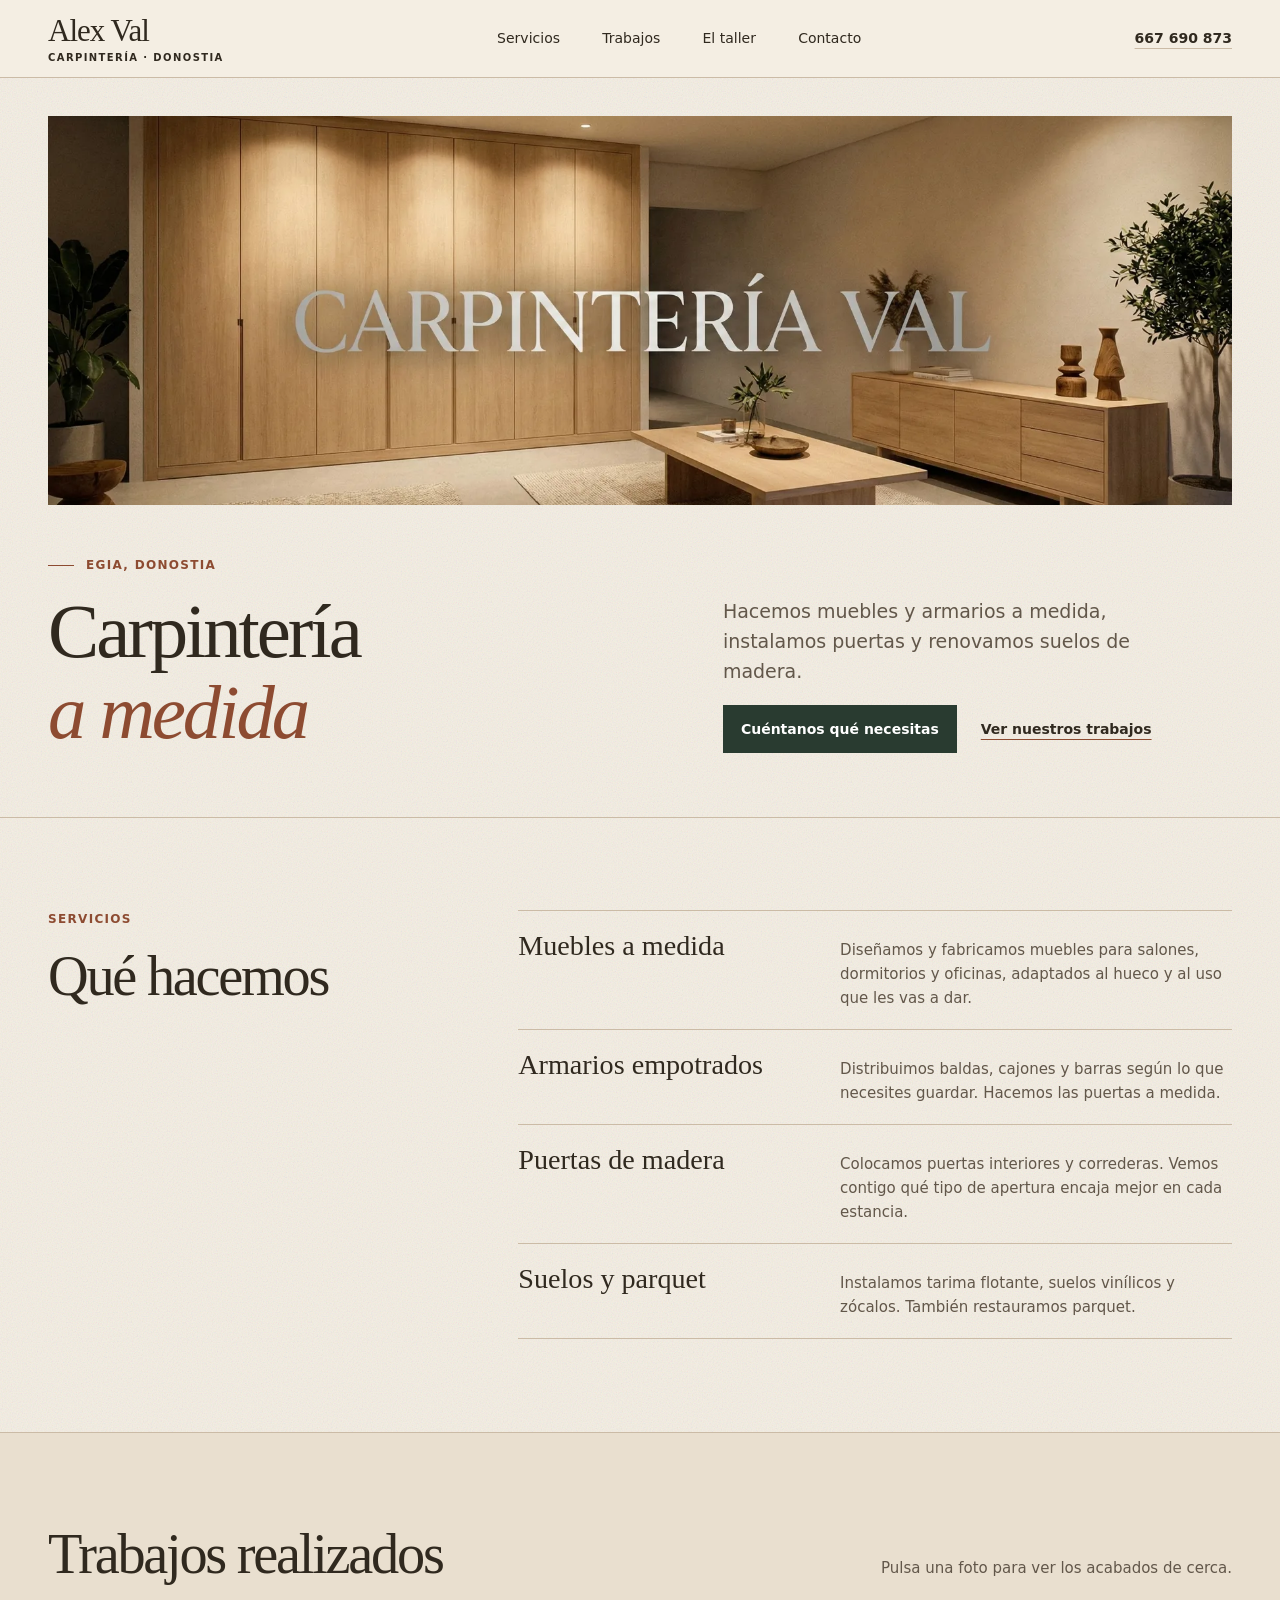
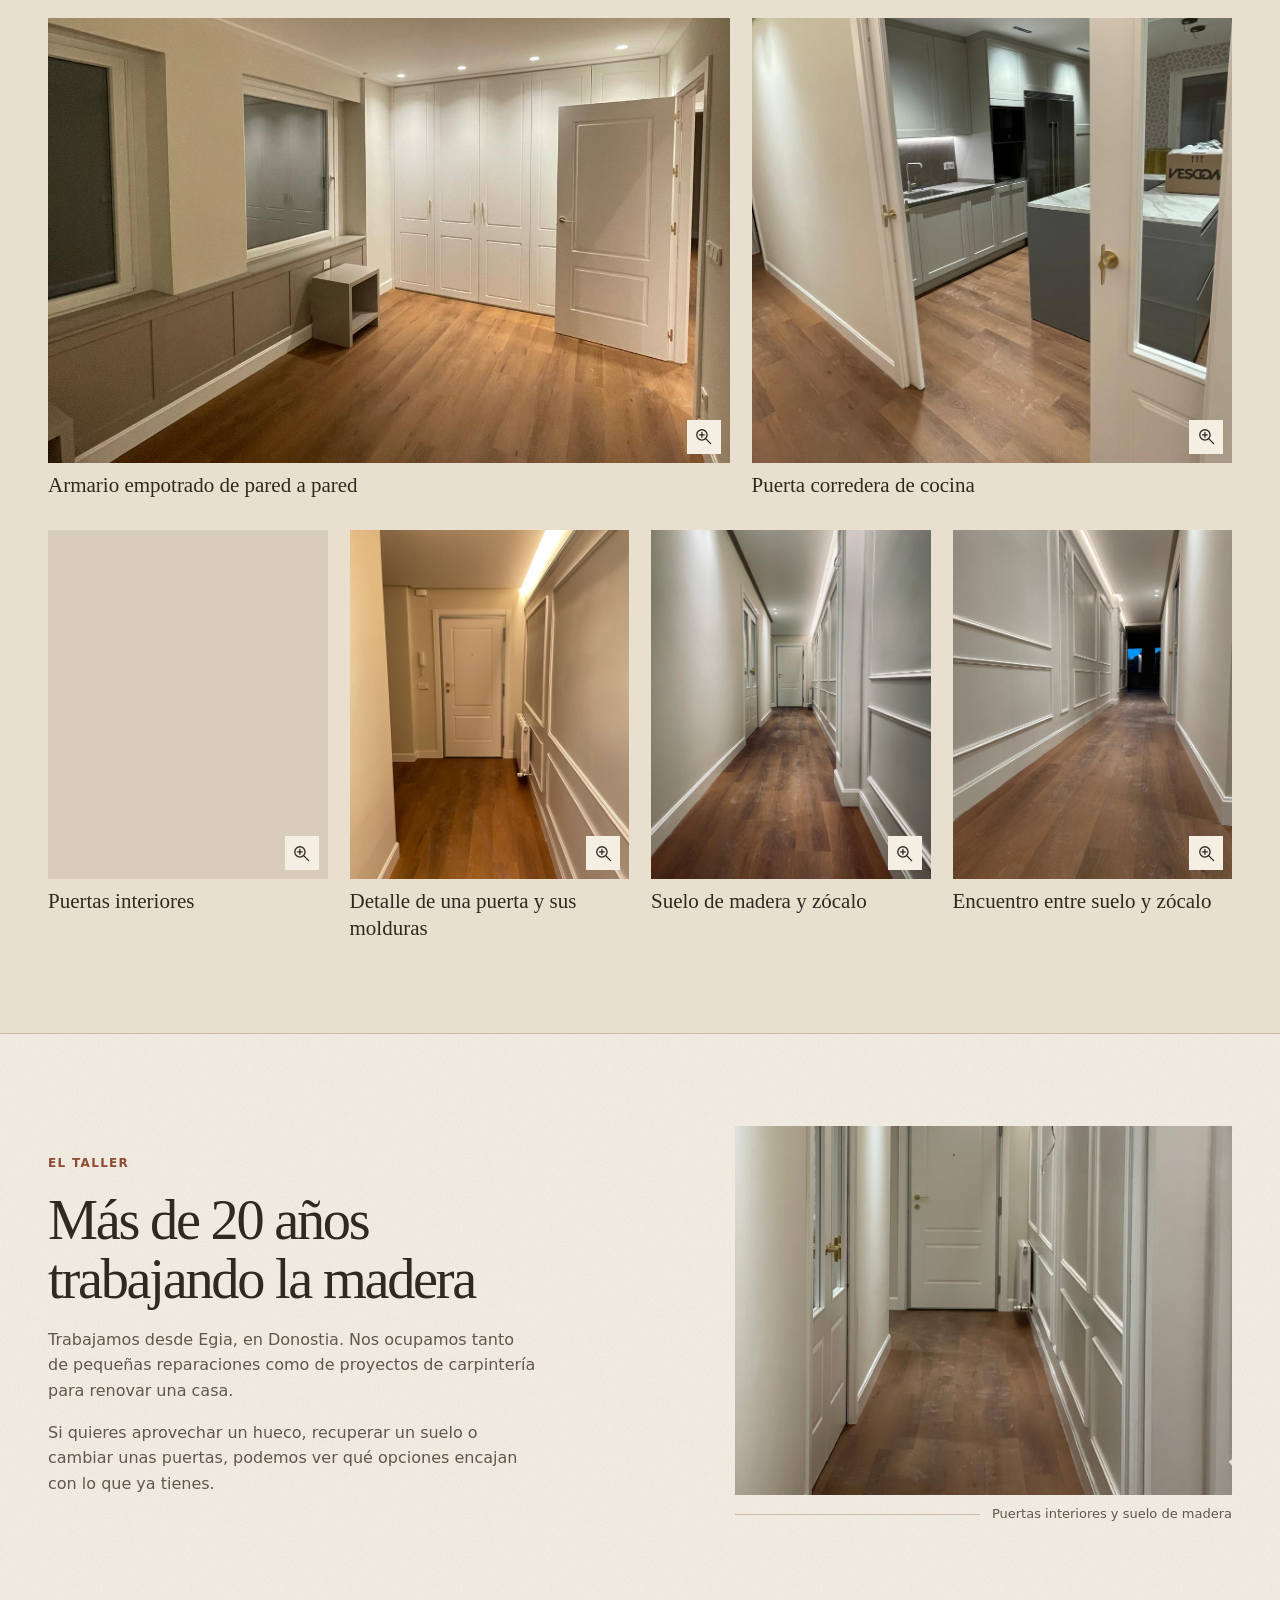
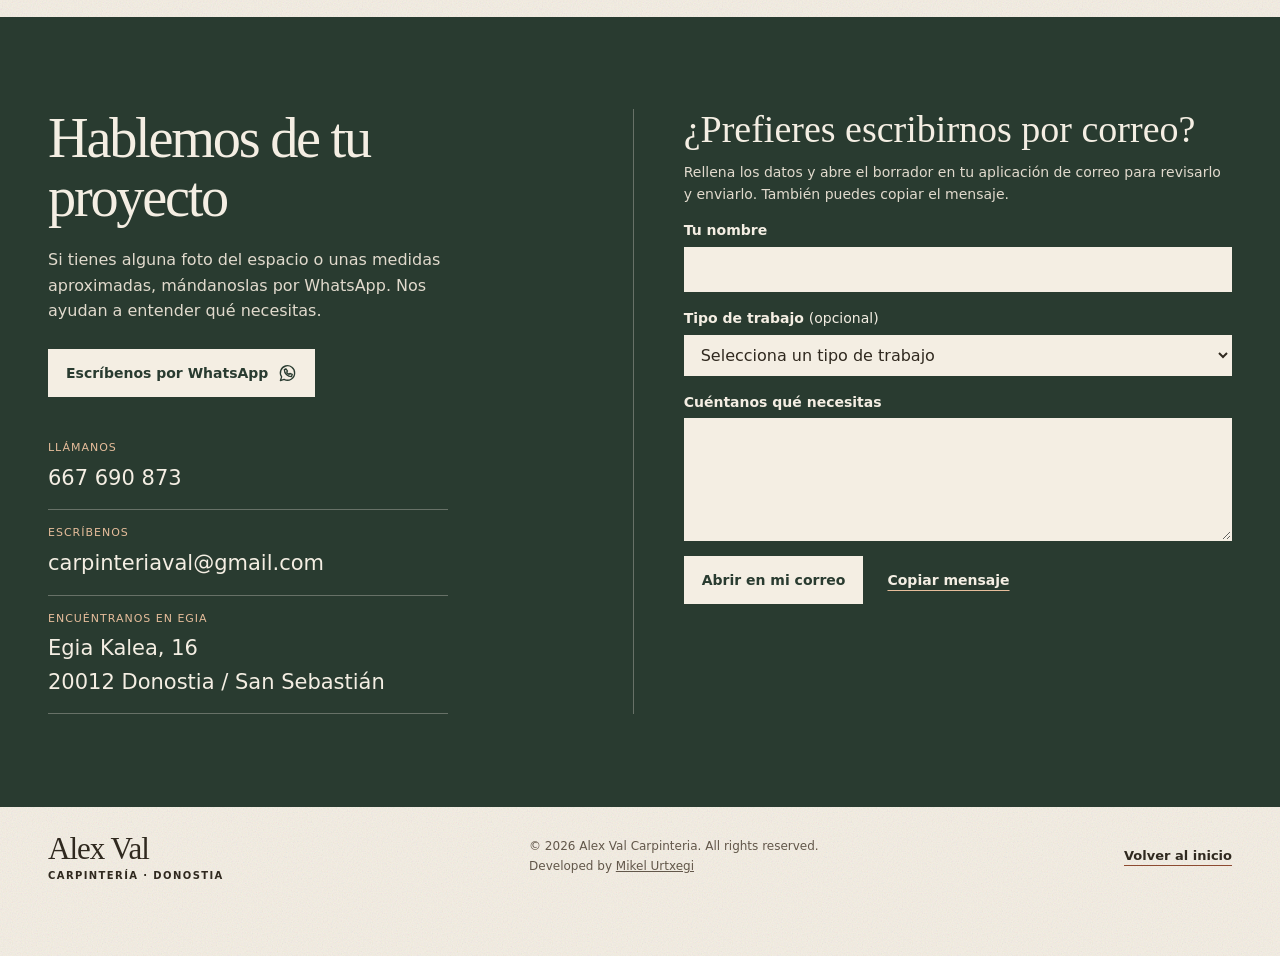
==== commit bd5eb7eb: "Recupera la portada y prepara consultas por correo" ====
--- a/index.html
+++ b/index.html
@@ -77,28 +77,30 @@
     </header>
     <main id="contenido">
       <section id="inicio" class="hero wrap" aria-labelledby="hero-title">
-        <div class="hero-copy" id="presentacion">
-          <p class="eyebrow">Egia, Donostia</p>
-          <h1 id="hero-title">Carpintería <em>a medida</em></h1>
-          <p class="hero-description">
-            Somos Alex Val Carpintería, en el barrio de Egia. Hacemos muebles y
-            armarios a medida, instalamos puertas y renovamos suelos de madera.
-          </p>
-          <div class="actions">
-            <a class="button" href="#contacto">Cuéntanos qué necesitas</a>
-            <a class="text-link" href="#trabajos">Ver nuestros trabajos</a>
-          </div>
-        </div>
-        <figure class="hero-visual">
-          <img
-            src="img/general.jpg"
-            alt="Pasillo con puertas interiores, molduras blancas y suelo de madera"
-            width="1200"
-            height="1600"
-            fetchpriority="high"
-          />
-          <figcaption>Puertas interiores y suelo de madera</figcaption>
-        </figure>
+        <img
+          class="hero-banner"
+          src="img/portada.webp"
+          alt="Carpintería Val, sobre una estancia con mobiliario de madera"
+          width="1800"
+          height="764"
+          fetchpriority="high"
+        />
+        <div class="hero-intro" id="presentacion">
+          <div>
+            <p class="eyebrow">Egia, Donostia</p>
+            <h1 id="hero-title">Carpintería <em>a medida</em></h1>
+          </div>
+          <div>
+            <p class="hero-description">
+              Hacemos muebles y armarios a medida, instalamos puertas y
+              renovamos suelos de madera.
+            </p>
+            <div class="actions">
+              <a class="button" href="#contacto">Cuéntanos qué necesitas</a>
+              <a class="text-link" href="#trabajos">Ver nuestros trabajos</a>
+            </div>
+          </div>
+        </div>
       </section>
       <section
         id="servicios"
@@ -245,11 +247,9 @@
         class="section wrap about"
         aria-labelledby="about-title"
       >
-        <div>
+        <div class="about-copy">
           <p class="eyebrow">El taller</p>
           <h2 id="about-title">Más de 20 años trabajando la madera</h2>
-        </div>
-        <div class="about-copy">
           <p>
             Trabajamos desde Egia, en Donostia. Nos ocupamos tanto de pequeñas
             reparaciones como de proyectos de carpintería para renovar una casa.
@@ -259,6 +259,17 @@
             puertas, podemos ver qué opciones encajan con lo que ya tienes.
           </p>
         </div>
+        <figure class="work-photo">
+          <img
+            src="img/general.jpg"
+            alt="Pasillo con puertas interiores, molduras blancas y suelo de madera"
+            width="1200"
+            height="1600"
+            loading="lazy"
+            decoding="async"
+          />
+          <figcaption>Puertas interiores y suelo de madera</figcaption>
+        </figure>
       </section>
       <section
         id="contacto"
@@ -266,7 +277,7 @@
         aria-labelledby="contact-title"
       >
         <div class="wrap section contact-grid">
-          <div>
+          <div class="contact-intro">
             <h2 id="contact-title">Hablemos de tu proyecto</h2>
             <p>
               Si tienes alguna foto del espacio o unas medidas aproximadas,
@@ -282,6 +293,53 @@
                 <use href="#icon-whatsapp"></use></svg
             ></a>
           </div>
+          <form id="contact-form" aria-labelledby="email-title" hidden>
+            <h3 id="email-title">¿Prefieres escribirnos por correo?</h3>
+            <p id="email-help">
+              Rellena los datos y abre el borrador en tu aplicación de correo
+              para revisarlo y enviarlo. También puedes copiar el mensaje.
+            </p>
+            <label for="contact-name">Tu nombre</label>
+            <input
+              id="contact-name"
+              name="nombre"
+              autocomplete="name"
+              maxlength="60"
+              required
+            />
+            <label for="contact-topic">
+              Tipo de trabajo <span>(opcional)</span>
+            </label>
+            <select id="contact-topic" name="trabajo">
+              <option value="">Selecciona un tipo de trabajo</option>
+              <option>Muebles a medida</option>
+              <option>Armarios empotrados</option>
+              <option>Puertas de madera</option>
+              <option>Suelos y parquet</option>
+              <option>Otro trabajo</option>
+            </select>
+            <label for="contact-message">Cuéntanos qué necesitas</label>
+            <textarea
+              id="contact-message"
+              name="mensaje"
+              rows="4"
+              maxlength="500"
+              required
+            ></textarea>
+            <div class="actions">
+              <button
+                class="button button-light"
+                type="submit"
+                aria-describedby="email-help"
+              >
+                Abrir en mi correo
+              </button>
+              <button class="text-link" type="submit" id="copy-message">
+                Copiar mensaje
+              </button>
+            </div>
+            <p class="form-status" role="status"></p>
+          </form>
           <address class="contact-details">
             <div>
               <span>LLÁMANOS</span>
@@ -289,7 +347,9 @@
             </div>
             <div>
               <span>ESCRÍBENOS</span>
-              <a href="mailto:carpinteriaval@gmail.com">carpinteriaval@gmail.com</a>
+              <a id="contact-email" href="mailto:carpinteriaval@gmail.com"
+                >carpinteriaval@gmail.com</a
+              >
             </div>
             <div>
               <span>ENCUÉNTRANOS EN EGIA</span>
--- a/style.css
+++ b/style.css
@@ -126,11 +126,21 @@
   stroke-linejoin: round;
 }
 .hero {
+  padding-block: clamp(18px, 3vw, 40px) clamp(40px, 5vw, 70px);
+}
+.hero-banner {
+  width: 100%;
+  height: auto;
+  aspect-ratio: 3.05;
+  object-fit: cover;
+  object-position: center 42%;
+}
+.hero-intro {
   display: grid;
-  grid-template-columns: minmax(0, 1fr) minmax(0, 1.05fr);
-  gap: clamp(32px, 6vw, 92px);
-  align-items: center;
-  padding-block: clamp(44px, 6vw, 88px);
+  grid-template-columns: minmax(0, 1.2fr) minmax(0, 1fr);
+  gap: clamp(24px, 5vw, 80px);
+  align-items: end;
+  padding-top: clamp(26px, 4vw, 56px);
 }
 .eyebrow {
   color: var(--wood);
@@ -161,8 +171,8 @@
   letter-spacing: -0.04em;
 }
 h1 {
-  font-size: clamp(52px, 7vw, 105px);
-  margin-bottom: 24px;
+  font-size: clamp(49px, 6vw, 88px);
+  margin-bottom: 0;
 }
 h1 em {
   display: block;
@@ -174,7 +184,7 @@
 }
 .hero-description {
   max-width: 36ch;
-  margin-bottom: 29px;
+  margin-bottom: 18px;
   color: var(--muted);
   font-size: clamp(16px, 1.5vw, 19px);
 }
@@ -195,6 +205,7 @@
   font-size: 14px;
   font-weight: 600;
   text-decoration: none;
+  cursor: pointer;
 }
 .button:hover {
   background: #3e5345;
@@ -208,17 +219,17 @@
 .text-link:hover {
   color: var(--wood);
 }
-.hero-visual {
-  margin: 0;
-}
-.hero-visual img {
+.work-photo {
+  margin: 0;
+}
+.work-photo img {
   width: 100%;
   height: auto;
-  aspect-ratio: 1.08;
+  aspect-ratio: 1.35;
   object-fit: cover;
   object-position: center 74%;
 }
-.hero-visual figcaption {
+.work-photo figcaption {
   display: flex;
   align-items: center;
   gap: 12px;
@@ -226,7 +237,7 @@
   color: var(--muted);
   font-size: 13px;
 }
-.hero-visual figcaption::before {
+.work-photo figcaption::before {
   content: "";
   flex: 1;
   border-top: 1px solid var(--line);
@@ -340,11 +351,11 @@
   align-items: center;
 }
 .about h2 {
-  max-width: 14ch;
-}
-.about-copy {
-  border-left: 1px solid var(--line);
-  padding-left: clamp(22px, 5vw, 64px);
+  max-width: 16ch;
+  margin-bottom: 18px;
+}
+.about-copy p:not(.eyebrow) {
+  max-width: 48ch;
   color: var(--muted);
 }
 .about-copy p:last-child {
@@ -356,8 +367,13 @@
 }
 .contact-grid {
   display: grid;
-  grid-template-columns: minmax(0, 1.15fr) minmax(0, 1fr);
-  gap: clamp(36px, 8vw, 120px);
+  grid-template-columns: minmax(0, 1fr) minmax(0, 1.18fr);
+  grid-template-rows: auto 1fr;
+  grid-template-areas: "intro form" "details form";
+  gap: 28px clamp(30px, 6vw, 84px);
+}
+.contact-intro {
+  grid-area: intro;
 }
 .contact-section h2 {
   max-width: 12ch;
@@ -375,14 +391,13 @@
   background: #e4d6c4;
 }
 .contact-details {
+  grid-area: details;
+  max-width: 400px;
   font-style: normal;
 }
 .contact-details > div {
   border-bottom: 1px solid #f4eee34d;
   padding: 14px 0;
-}
-.contact-details > div:first-child {
-  padding-top: 0;
 }
 .contact-details span {
   display: block;
@@ -400,6 +415,59 @@
 .contact-details a:hover {
   text-decoration: underline;
   text-underline-offset: 4px;
+}
+#contact-form {
+  grid-area: form;
+  padding-left: clamp(22px, 4vw, 50px);
+  border-left: 1px solid #f4eee34d;
+}
+#contact-form h3 {
+  margin: 0 0 10px;
+  font: 400 clamp(26px, 3.2vw, 38px) / 1.1 var(--serif);
+}
+#email-help,
+.form-status {
+  color: #e1dacd;
+  font-size: 14px;
+}
+#contact-form label {
+  display: block;
+  margin-bottom: 5px;
+  font-size: 14px;
+  font-weight: 600;
+}
+#contact-form label span {
+  font-weight: 400;
+}
+#contact-form :is(input, select, textarea) {
+  display: block;
+  width: 100%;
+  margin-bottom: 15px;
+  padding: 9px 12px;
+  border: 1px solid transparent;
+  border-radius: 0;
+  background: var(--paper);
+  color: var(--ink);
+  font: inherit;
+}
+#contact-form textarea {
+  resize: vertical;
+}
+#copy-message {
+  min-height: 44px;
+  padding: 0;
+  border: 0;
+  background: transparent;
+  color: inherit;
+  text-decoration: underline;
+  text-decoration-color: #e6bd9b;
+  cursor: pointer;
+}
+.form-status {
+  margin: 0;
+}
+.form-status:not(:empty) {
+  margin-top: 12px;
 }
 .site-footer {
   display: flex;
@@ -517,9 +585,6 @@
   .site-header {
     padding-inline: 28px;
   }
-  .hero {
-    gap: 30px;
-  }
 }
 @media (max-width: 760px) {
   .services-layout {
@@ -567,23 +632,22 @@
   .header-phone {
     font-size: 13px;
   }
-  .hero {
+  .hero-banner {
+    aspect-ratio: 2;
+  }
+  .hero-intro {
     grid-template-columns: 1fr;
-    gap: 24px;
-    padding-block: 32px 39px;
+    gap: 14px;
   }
   h1 {
-    font-size: clamp(48px, 12vw, 73px);
-    margin-bottom: 17px;
+    font-size: clamp(43px, 10vw, 63px);
+  }
+  h1 em {
+    display: inline;
+    white-space: nowrap;
   }
   .hero .eyebrow {
-    margin-bottom: 13px;
-  }
-  .hero-description {
-    margin-bottom: 20px;
-  }
-  .hero-visual img {
-    aspect-ratio: 1.26;
+    margin-bottom: 9px;
   }
   .services-list > div {
     grid-template-columns: 1fr;
@@ -617,6 +681,13 @@
   }
   .contact-grid {
     grid-template-columns: 1fr;
+    grid-template-rows: auto;
+    grid-template-areas: "intro" "form" "details";
+  }
+  #contact-form {
+    padding: 26px 0 0;
+    border-top: 1px solid #f4eee34d;
+    border-left: 0;
   }
 }
 @media (prefers-reduced-motion: reduce) {
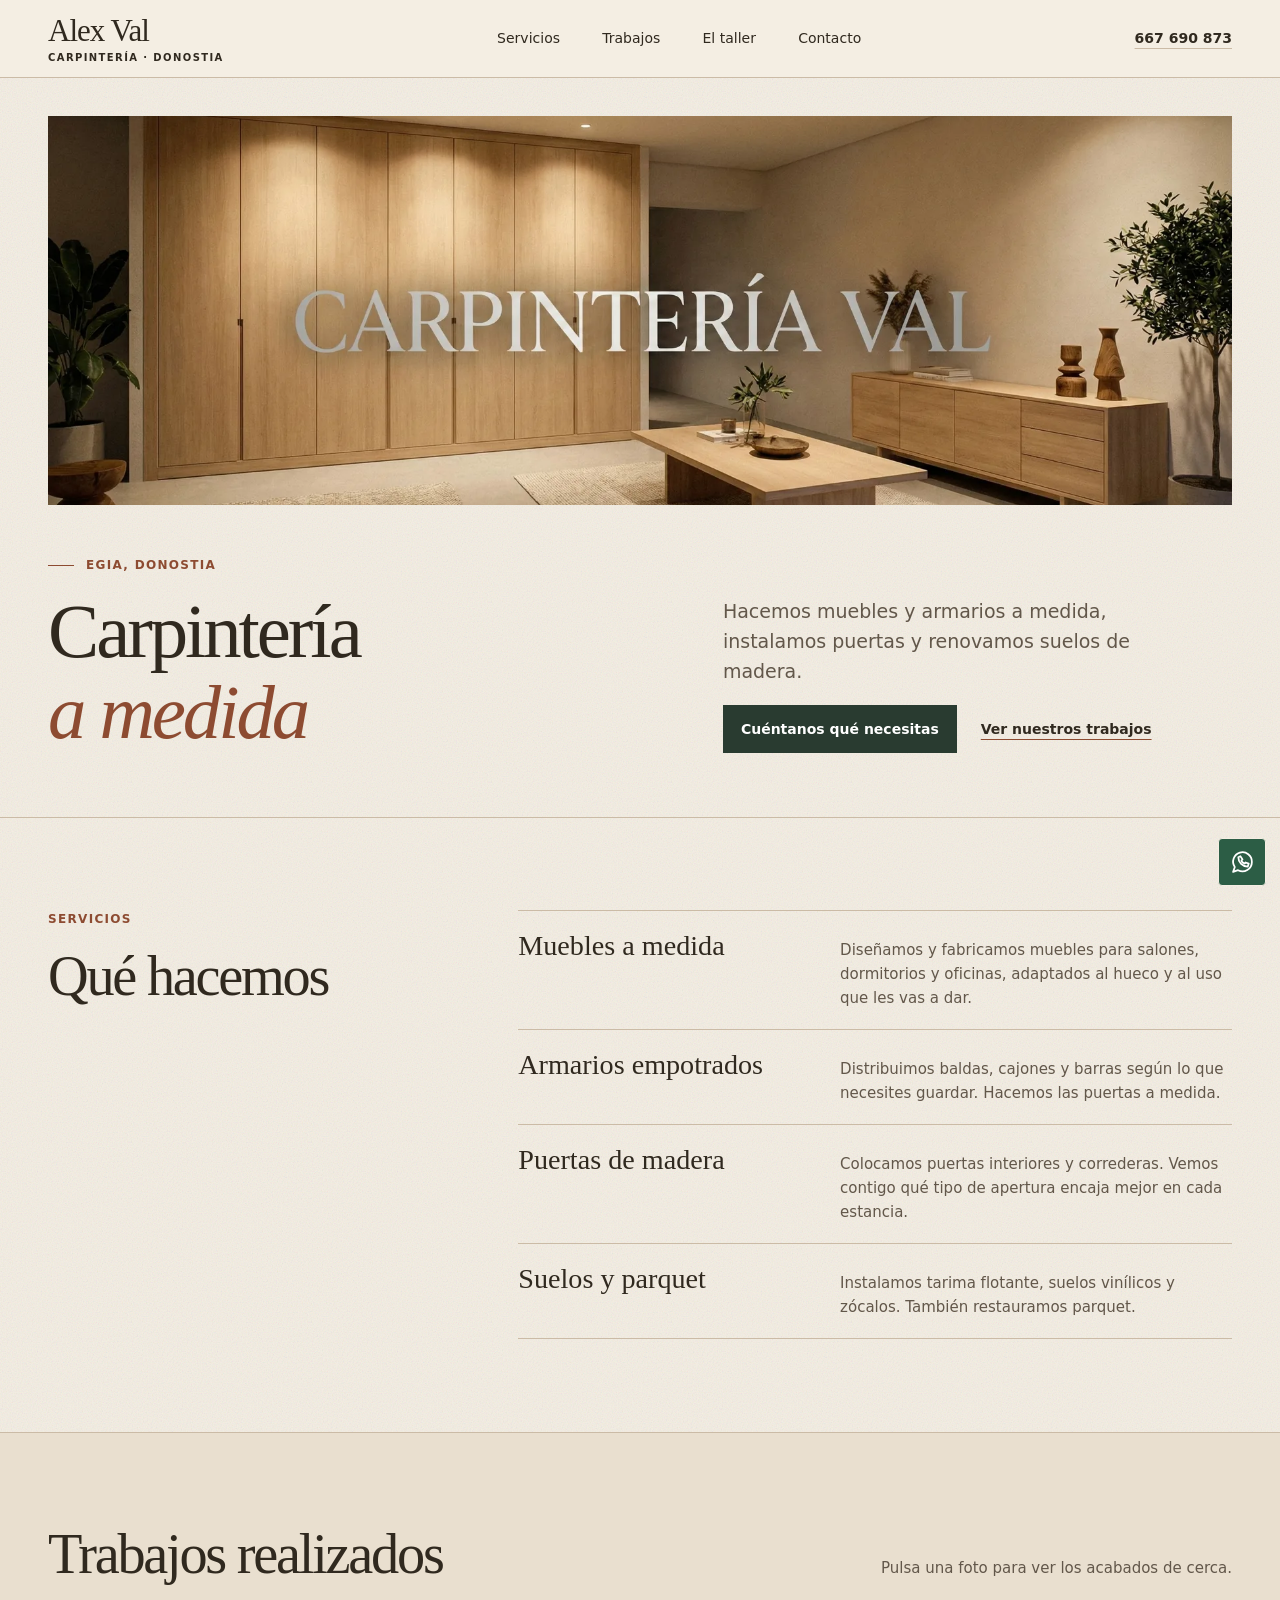
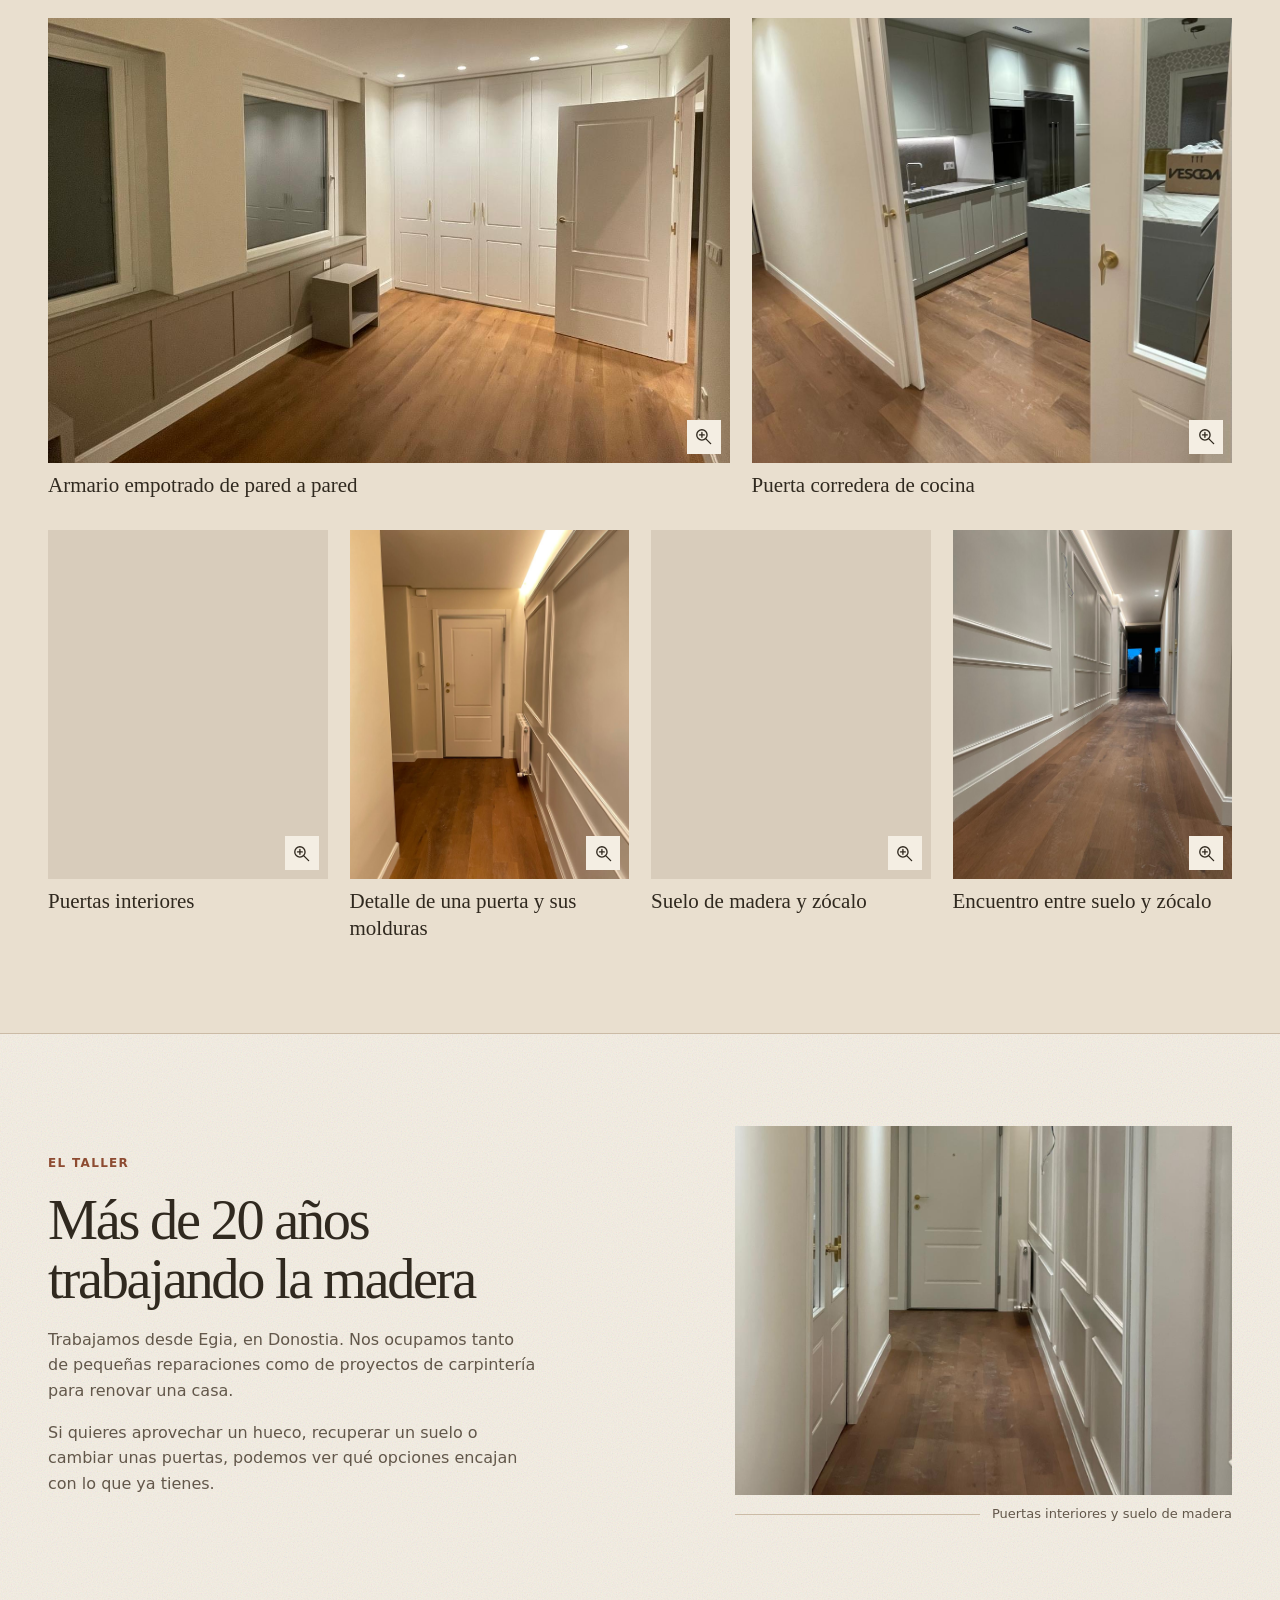
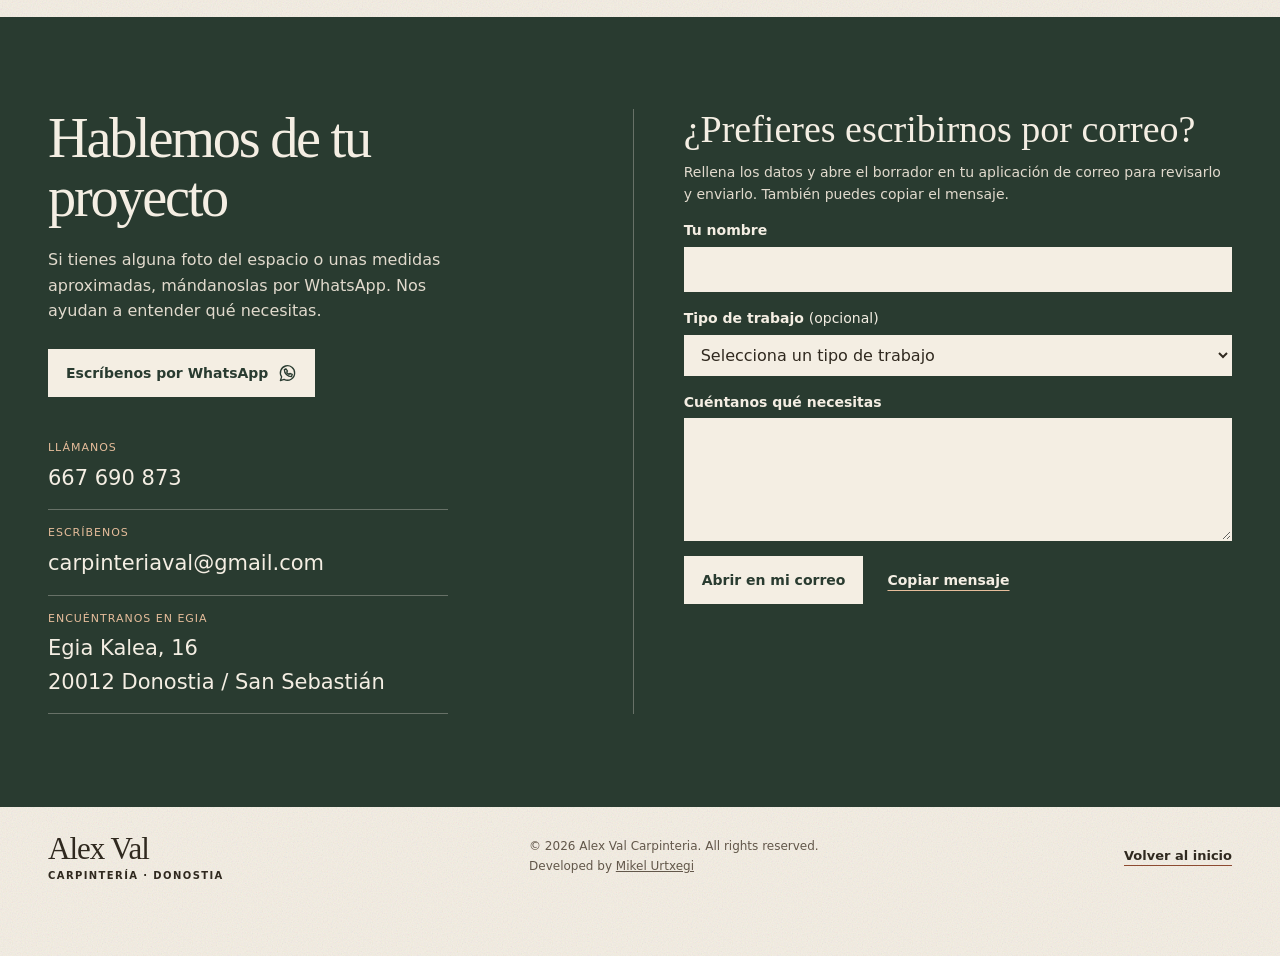
==== commit 01a45468: "Añade un acceso flotante a WhatsApp" ====
--- a/index.html
+++ b/index.html
@@ -379,6 +379,17 @@
       </p>
       <a class="text-link" href="#inicio">Volver al inicio</a>
     </footer>
+    <a
+      class="whatsapp-shortcut"
+      href="https://wa.me/34667690873?text=Hola%20Alex%20Val%2C%20me%20gustar%C3%ADa%20consultaros%20un%20proyecto%20de%20carpinter%C3%ADa."
+      target="_blank"
+      rel="noopener noreferrer"
+      aria-label="Contactar por WhatsApp"
+    >
+      <svg class="icon" aria-hidden="true" focusable="false">
+        <use href="#icon-whatsapp"></use>
+      </svg>
+    </a>
     <dialog id="image-modal" aria-label="Fotografía del trabajo ampliada">
       <div class="modal-toolbar">
         <div
--- a/style.css
+++ b/style.css
@@ -485,6 +485,35 @@
 .site-footer > .text-link {
   font-size: 13px;
 }
+.whatsapp-shortcut {
+  position: fixed;
+  right: max(14px, env(safe-area-inset-right));
+  bottom: max(14px, env(safe-area-inset-bottom));
+  z-index: 11;
+  display: grid;
+  place-items: center;
+  width: 48px;
+  height: 48px;
+  border: 1px solid var(--paper);
+  border-radius: 4px;
+  background: #2c5d45;
+  color: white;
+}
+.whatsapp-shortcut:hover {
+  background: var(--forest);
+}
+.whatsapp-shortcut .icon {
+  width: 25px;
+  height: 25px;
+}
+.whatsapp-shortcut:focus-visible {
+  outline: 2px solid var(--paper);
+  outline-offset: 2px;
+  box-shadow: 0 0 0 6px var(--forest);
+}
+body:has(dialog[open]) .whatsapp-shortcut {
+  visibility: hidden;
+}
 .contact-section :focus-visible,
 dialog button:focus-visible {
   outline-color: #f4c6a3;
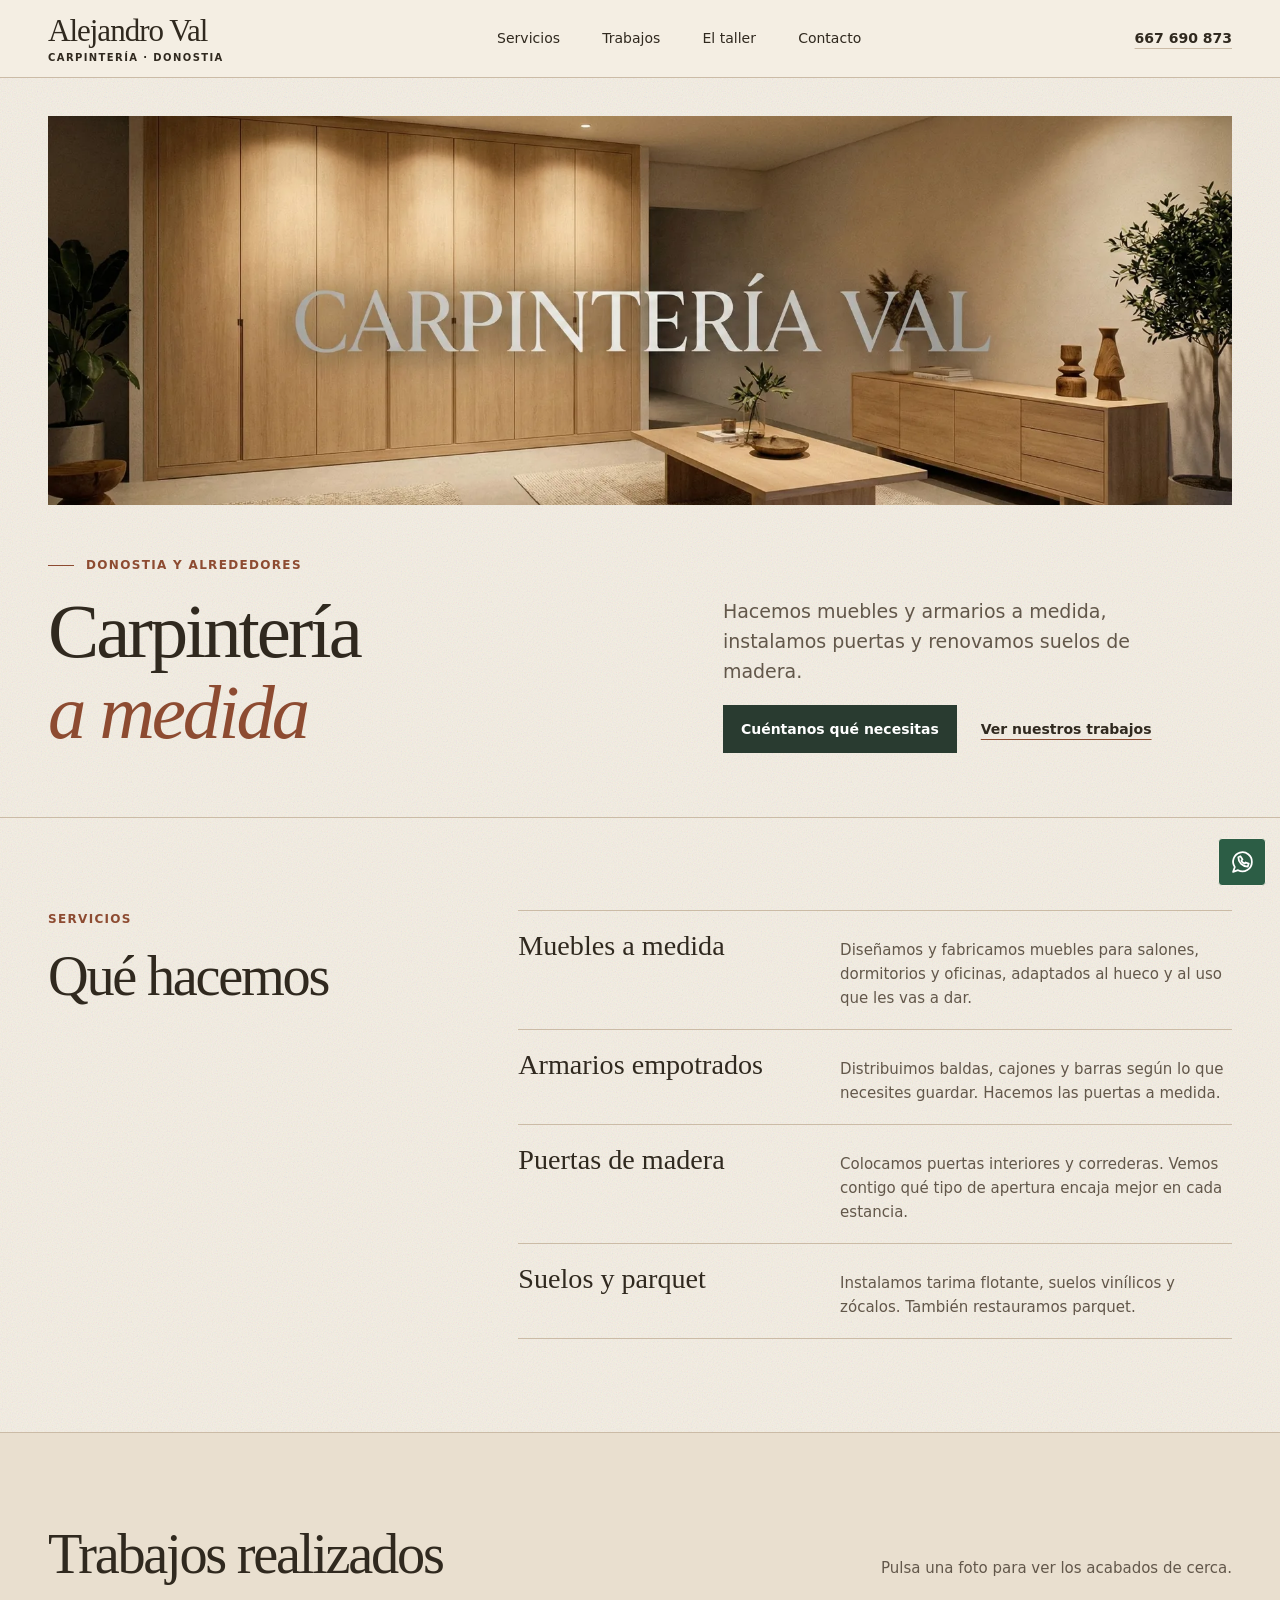
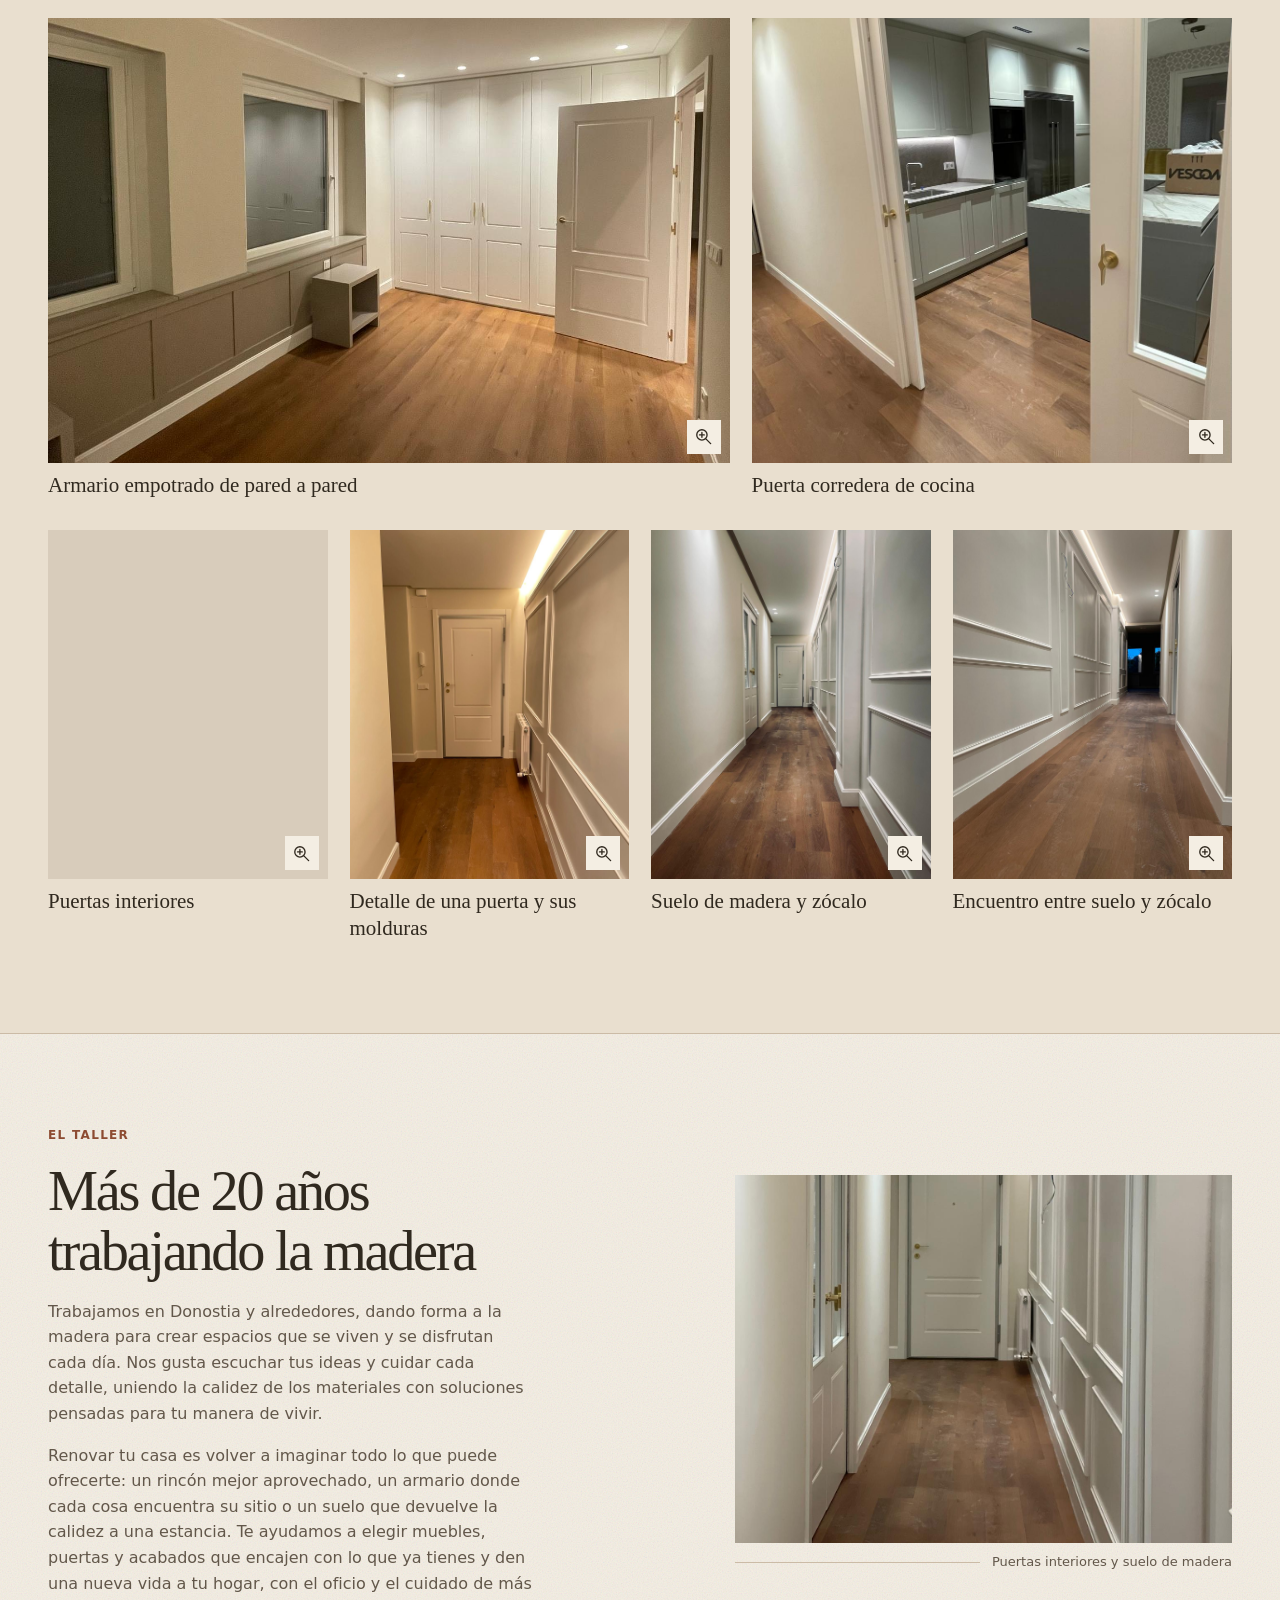
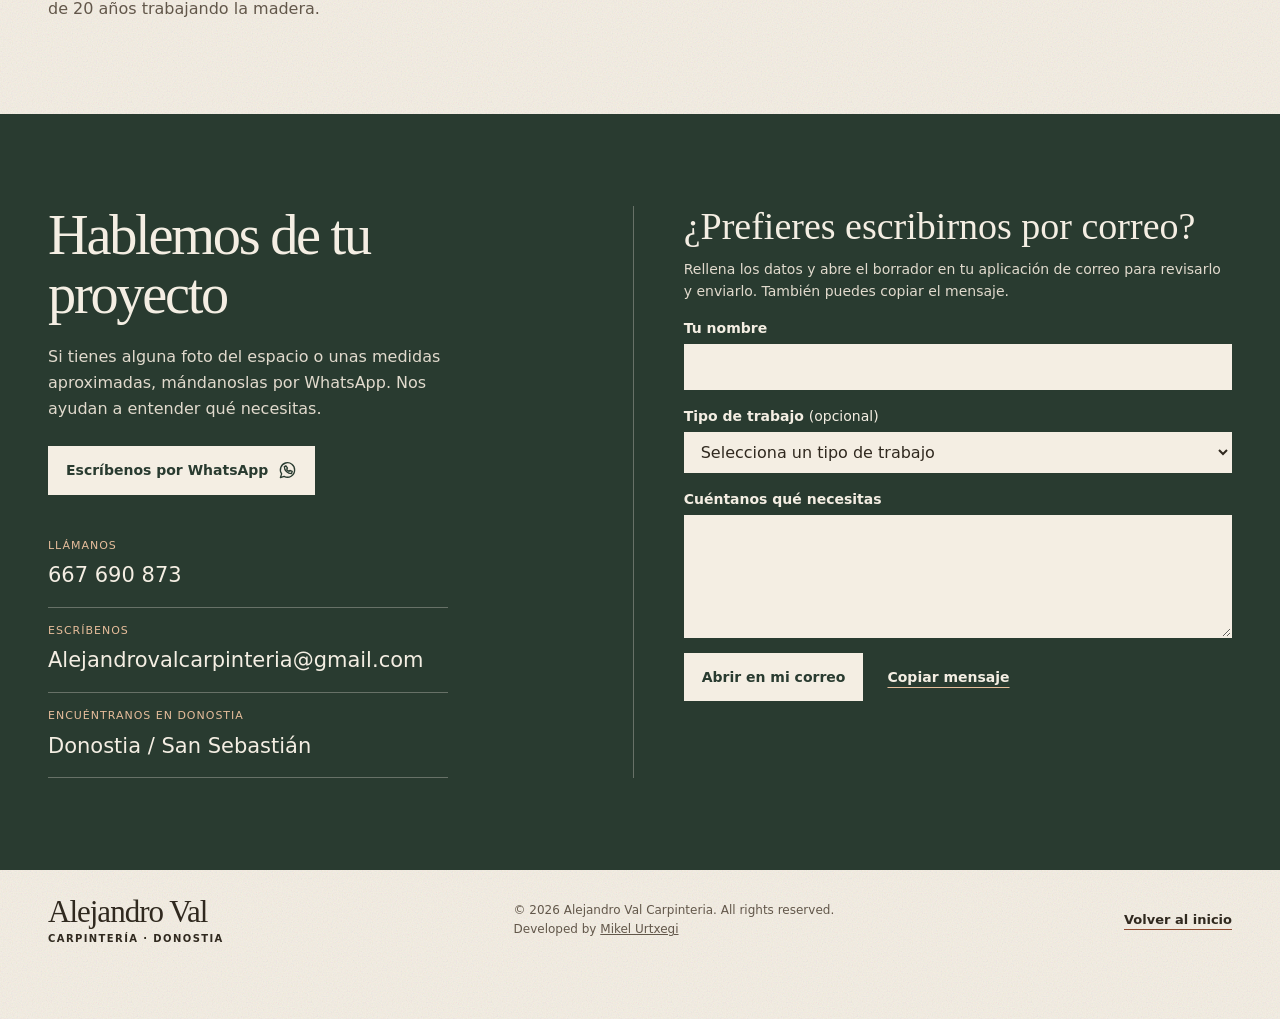
==== commit 08d7fef9: "Actualiza los datos de Alejandro Val y los textos de Donostia" ====
--- a/index.html
+++ b/index.html
@@ -5,19 +5,19 @@
     <meta name="viewport" content="width=device-width, initial-scale=1" />
     <meta name="theme-color" content="#f4eee3" />
     <title>
-      Carpintería Alex Val en Donostia | Muebles y armarios a medida
+      Carpintería Alejandro Val en Donostia | Muebles y armarios a medida
     </title>
     <meta
       name="description"
-      content="Carpintería Alex Val en Donostia: muebles a medida, armarios empotrados, puertas y suelos de madera. Descubre nuestros trabajos y cuéntanos tu proyecto."
+      content="Carpintería Alejandro Val en Donostia: muebles a medida, armarios empotrados, puertas y suelos de madera. Descubre nuestros trabajos y cuéntanos tu proyecto."
     />
     <meta
       property="og:title"
-      content="Alex Val · Carpintería a medida en Donostia"
+      content="Alejandro Val · Carpintería a medida en Donostia"
     />
     <meta
       property="og:description"
-      content="Muebles a medida, armarios, puertas y suelos de madera. Carpintería en el barrio de Egia, Donostia."
+      content="Muebles a medida, armarios, puertas y suelos de madera. Carpintería en Donostia y alrededores."
     />
     <meta property="og:type" content="website" />
     <meta property="og:locale" content="es_ES" />
@@ -28,14 +28,12 @@
       {
         "@context": "https://schema.org",
         "@type": "HomeAndConstructionBusiness",
-        "name": "Carpintería Alex Val",
+        "name": "Carpintería Alejandro Val",
         "telephone": "+34667690873",
-        "email": "carpinteriaval@gmail.com",
+        "email": "Alejandrovalcarpinteria@gmail.com",
         "address": {
           "@type": "PostalAddress",
-          "streetAddress": "Egia Kalea, 16",
           "addressLocality": "Donostia / San Sebastián",
-          "postalCode": "20012",
           "addressCountry": "ES"
         }
       }
@@ -64,8 +62,8 @@
     </svg>
     <a class="skip-link" href="#contenido">Saltar al contenido</a>
     <header class="site-header">
-      <a class="logo" href="#inicio" aria-label="Alex Val, inicio"
-        >Alex Val<span>CARPINTERÍA · DONOSTIA</span></a
+      <a class="logo" href="#inicio" aria-label="Alejandro Val, inicio"
+        >Alejandro Val<span>CARPINTERÍA · DONOSTIA</span></a
       >
       <nav aria-label="Navegación principal">
         <a href="#servicios">Servicios</a>
@@ -87,7 +85,7 @@
         />
         <div class="hero-intro" id="presentacion">
           <div>
-            <p class="eyebrow">Egia, Donostia</p>
+            <p class="eyebrow">Donostia y alrededores</p>
             <h1 id="hero-title">Carpintería <em>a medida</em></h1>
           </div>
           <div>
@@ -251,12 +249,18 @@
           <p class="eyebrow">El taller</p>
           <h2 id="about-title">Más de 20 años trabajando la madera</h2>
           <p>
-            Trabajamos desde Egia, en Donostia. Nos ocupamos tanto de pequeñas
-            reparaciones como de proyectos de carpintería para renovar una casa.
+            Trabajamos en Donostia y alrededores, dando forma a la madera para
+            crear espacios que se viven y se disfrutan cada día. Nos gusta escuchar
+            tus ideas y cuidar cada detalle, uniendo la calidez de los materiales
+            con soluciones pensadas para tu manera de vivir.
           </p>
           <p>
-            Si quieres aprovechar un hueco, recuperar un suelo o cambiar unas
-            puertas, podemos ver qué opciones encajan con lo que ya tienes.
+            Renovar tu casa es volver a imaginar todo lo que puede ofrecerte:
+            un rincón mejor aprovechado, un armario donde cada cosa encuentra su
+            sitio o un suelo que devuelve la calidez a una estancia. Te ayudamos
+            a elegir muebles, puertas y acabados que encajen con lo que ya tienes
+            y den una nueva vida a tu hogar, con el oficio y el cuidado de más
+            de 20 años trabajando la madera.
           </p>
         </div>
         <figure class="work-photo">
@@ -285,7 +289,7 @@
             </p>
             <a
               class="button button-light"
-              href="https://wa.me/34667690873?text=Hola%20Alex%20Val%2C%20me%20gustar%C3%ADa%20consultaros%20un%20proyecto%20de%20carpinter%C3%ADa."
+              href="https://wa.me/34667690873?text=Hola%20Alejandro%20Val%2C%20me%20gustar%C3%ADa%20consultaros%20un%20proyecto%20de%20carpinter%C3%ADa."
               target="_blank"
               rel="noopener noreferrer"
               >Escríbenos por WhatsApp
@@ -347,17 +351,17 @@
             </div>
             <div>
               <span>ESCRÍBENOS</span>
-              <a id="contact-email" href="mailto:carpinteriaval@gmail.com"
-                >carpinteriaval@gmail.com</a
+              <a id="contact-email" href="mailto:Alejandrovalcarpinteria@gmail.com"
+                >Alejandrovalcarpinteria@gmail.com</a
               >
             </div>
             <div>
-              <span>ENCUÉNTRANOS EN EGIA</span>
+              <span>ENCUÉNTRANOS EN DONOSTIA</span>
               <a
-                href="https://www.google.com/maps/search/?api=1&amp;query=Egia%20Kalea%2016%20Donostia"
+                href="https://www.google.com/maps/search/?api=1&amp;query=Donostia"
                 target="_blank"
                 rel="noopener noreferrer"
-                >Egia Kalea, 16 <br />20012 Donostia / San Sebastián
+                >Donostia / San Sebastián
               </a>
             </div>
           </address>
@@ -366,10 +370,10 @@
     </main>
     <footer class="wrap site-footer">
       <a class="logo" href="#inicio"
-        >Alex Val<span>CARPINTERÍA · DONOSTIA</span></a
+        >Alejandro Val<span>CARPINTERÍA · DONOSTIA</span></a
       >
       <p>
-        © 2026 Alex Val Carpinteria. All rights reserved. <br />Developed by
+        © 2026 Alejandro Val Carpinteria. All rights reserved. <br />Developed by
         <a
           href="https://urtxe.github.io/portfolio/"
           target="_blank"
@@ -381,7 +385,7 @@
     </footer>
     <a
       class="whatsapp-shortcut"
-      href="https://wa.me/34667690873?text=Hola%20Alex%20Val%2C%20me%20gustar%C3%ADa%20consultaros%20un%20proyecto%20de%20carpinter%C3%ADa."
+      href="https://wa.me/34667690873?text=Hola%20Alejandro%20Val%2C%20me%20gustar%C3%ADa%20consultaros%20un%20proyecto%20de%20carpinter%C3%ADa."
       target="_blank"
       rel="noopener noreferrer"
       aria-label="Contactar por WhatsApp"
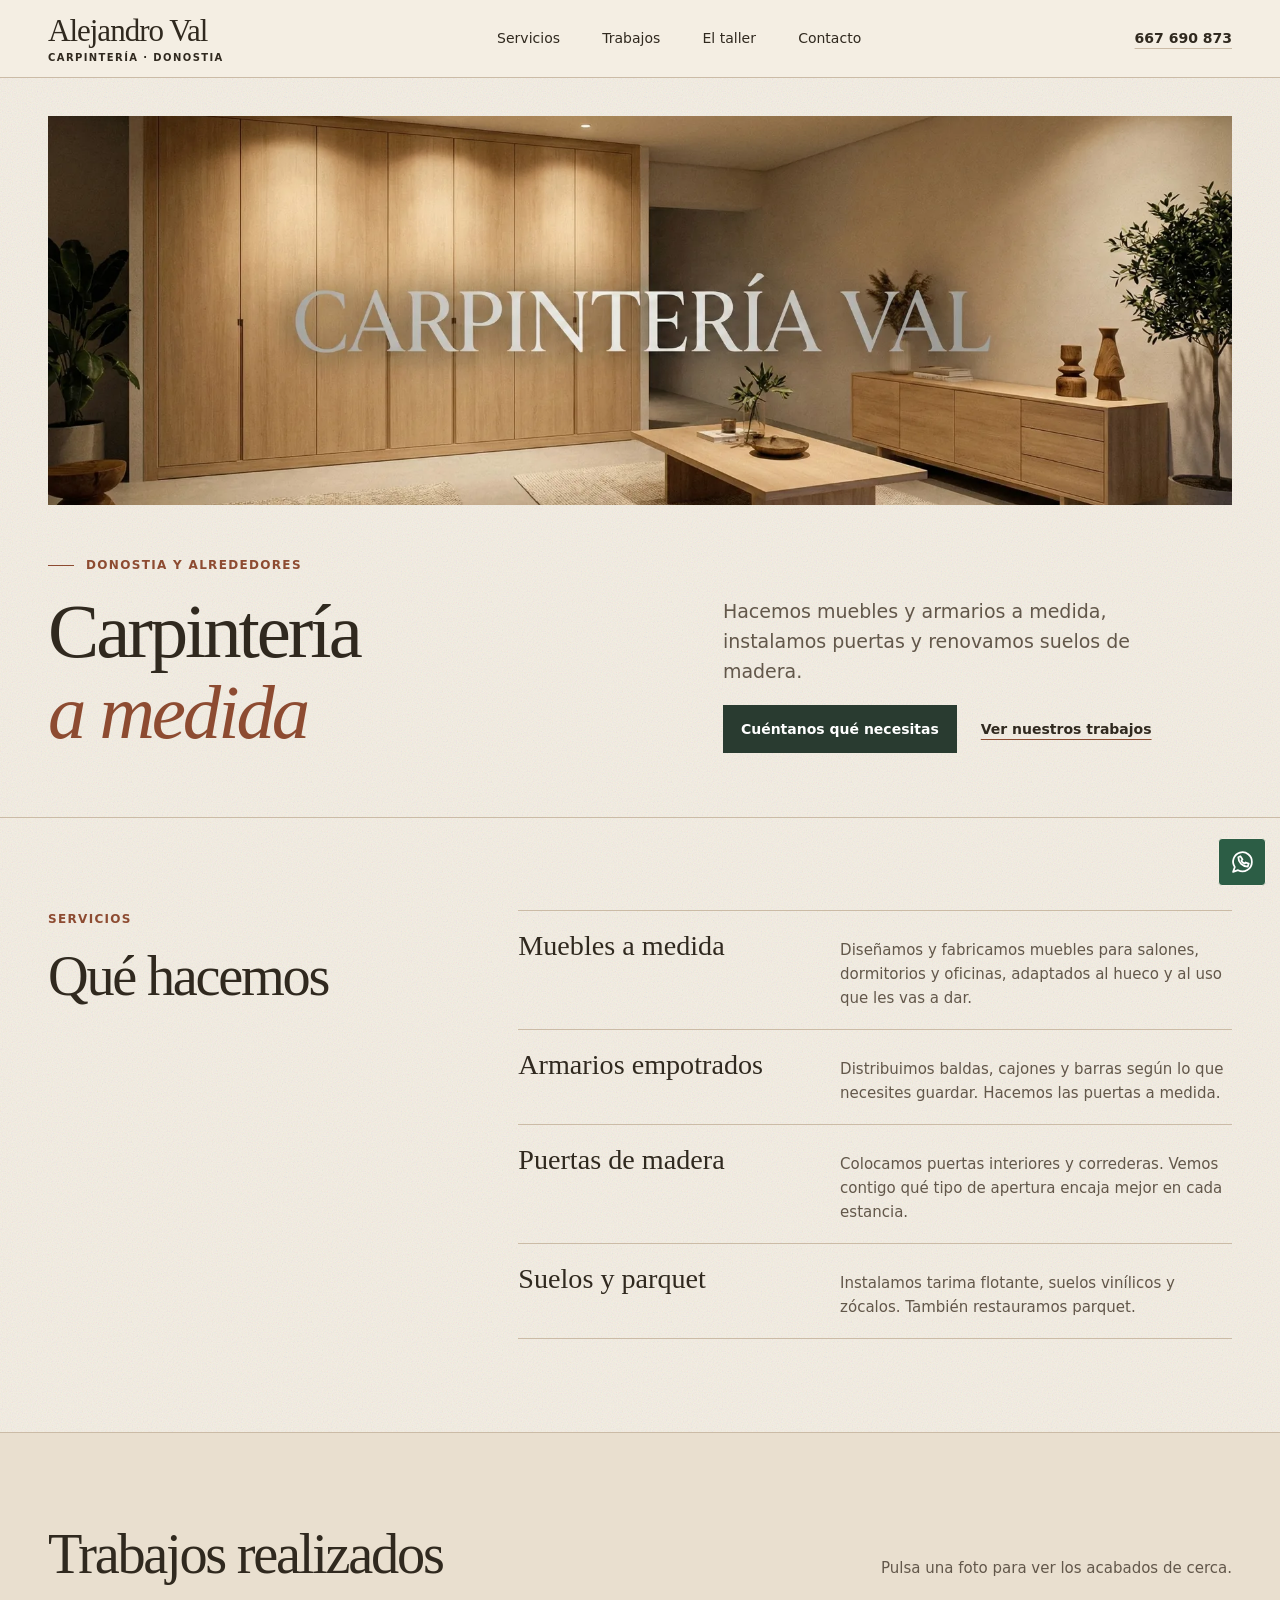
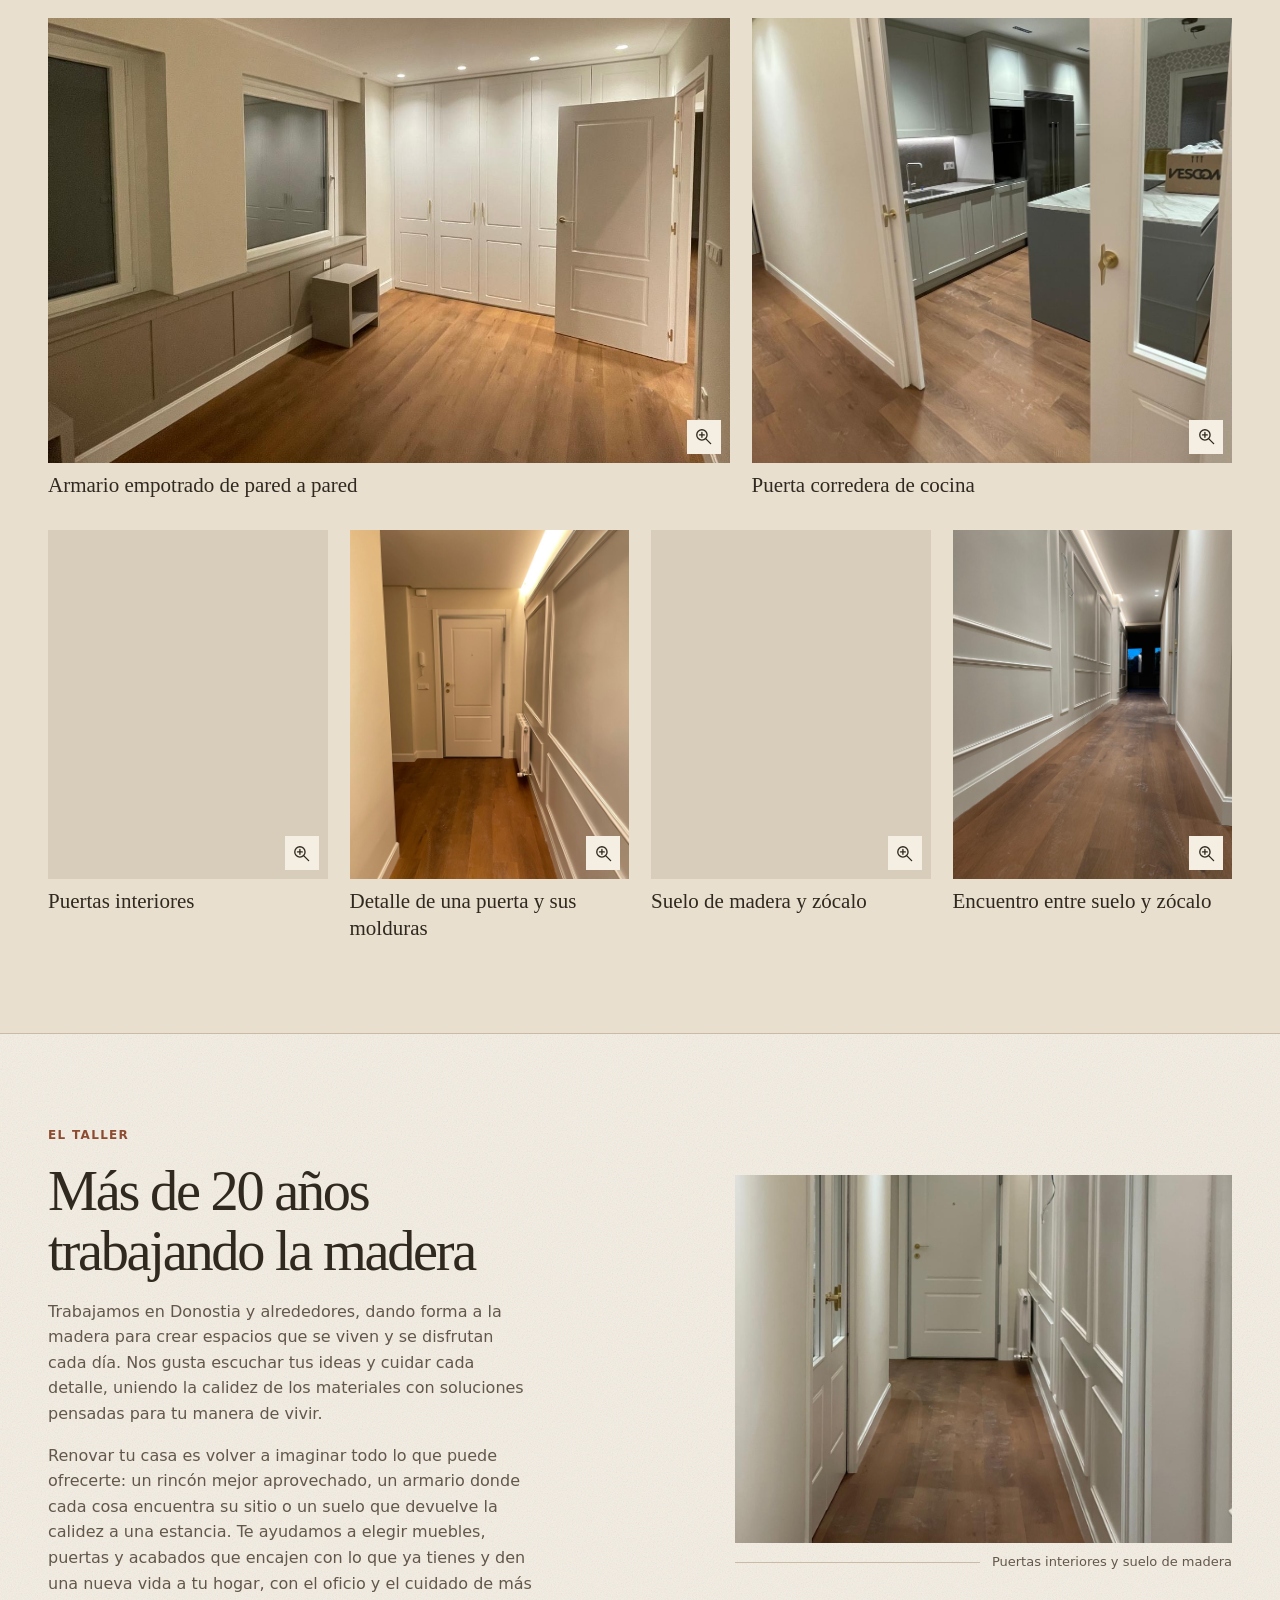
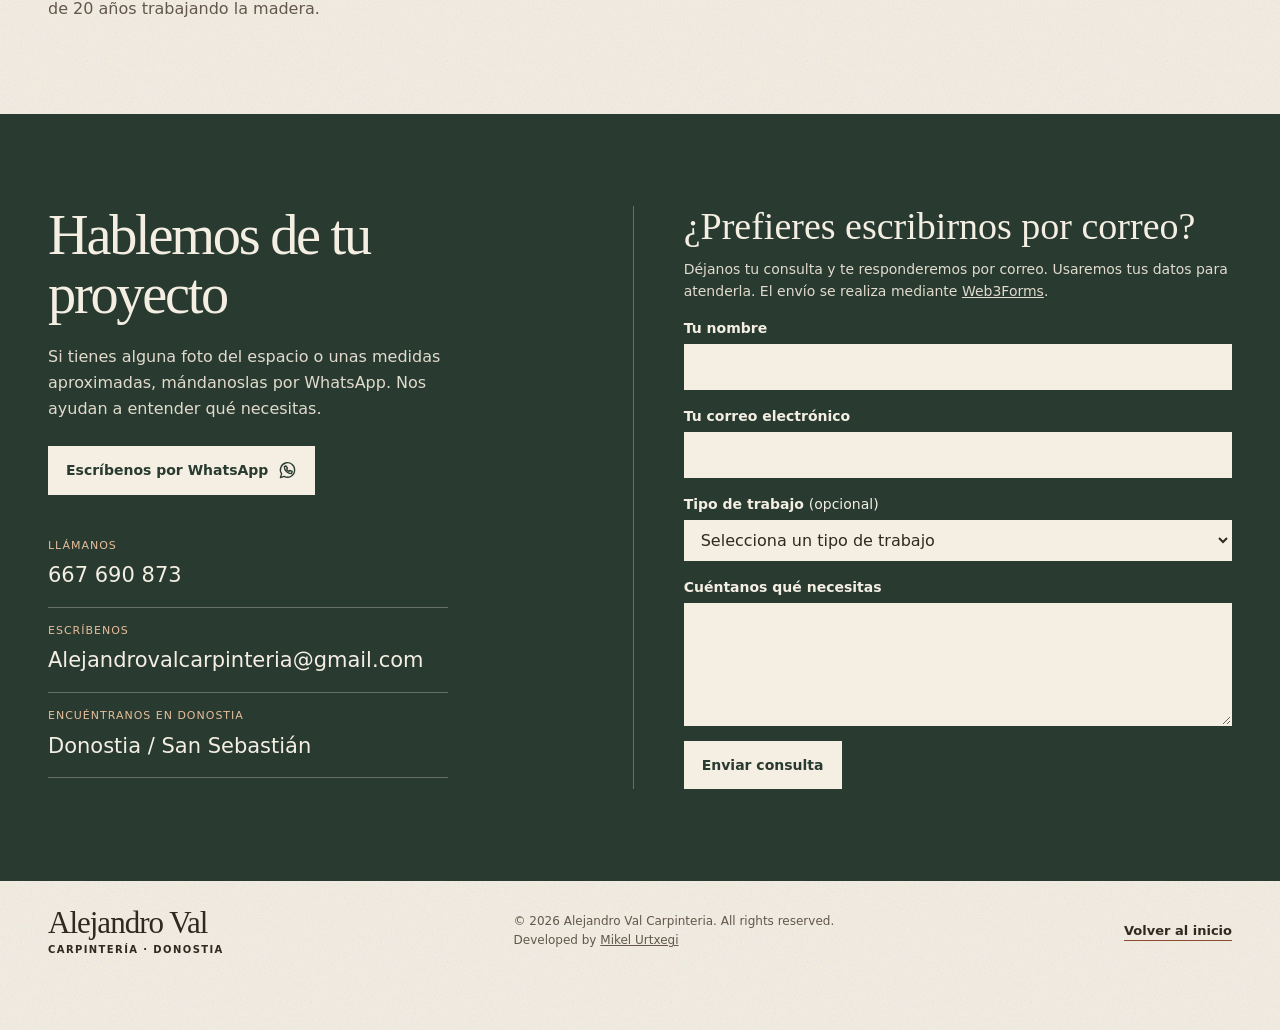
==== commit 08f9adaf: "Conecta el formulario con Web3Forms y prepara el dominio definitivo" ====
--- a/index.html
+++ b/index.html
@@ -21,6 +21,13 @@
     />
     <meta property="og:type" content="website" />
     <meta property="og:locale" content="es_ES" />
+    <link rel="canonical" href="https://alejandrovalcarpinteria.es/" />
+    <meta property="og:url" content="https://alejandrovalcarpinteria.es/" />
+    <meta
+      property="og:image"
+      content="https://alejandrovalcarpinteria.es/img/portada.webp"
+    />
+    <meta property="og:image:alt" content="Carpintería Alejandro Val" />
     <link rel="icon" href="img/favicon.svg" type="image/svg+xml" />
     <link rel="stylesheet" href="style.css" />
     <script src="script.js" defer></script>
@@ -29,6 +36,7 @@
         "@context": "https://schema.org",
         "@type": "HomeAndConstructionBusiness",
         "name": "Carpintería Alejandro Val",
+        "url": "https://alejandrovalcarpinteria.es/",
         "telephone": "+34667690873",
         "email": "Alejandrovalcarpinteria@gmail.com",
         "address": {
@@ -297,18 +305,40 @@
                 <use href="#icon-whatsapp"></use></svg
             ></a>
           </div>
-          <form id="contact-form" aria-labelledby="email-title" hidden>
+          <form
+            id="contact-form"
+            action="https://api.web3forms.com/submit"
+            method="POST"
+            aria-labelledby="email-title"
+            hidden
+          >
+            <input
+              type="hidden"
+              name="access_key"
+              value="3f1d53c6-5d46-40cc-addd-124b2f61d5b9"
+            />
+            <input type="hidden" name="from_name" value="Alejandro Val Carpintería" />
             <h3 id="email-title">¿Prefieres escribirnos por correo?</h3>
             <p id="email-help">
-              Rellena los datos y abre el borrador en tu aplicación de correo
-              para revisarlo y enviarlo. También puedes copiar el mensaje.
+              Déjanos tu consulta y te responderemos por correo. Usaremos tus datos
+              para atenderla. El envío se realiza mediante
+              <a href="https://web3forms.com/privacy">Web3Forms</a>.
             </p>
             <label for="contact-name">Tu nombre</label>
             <input
               id="contact-name"
-              name="nombre"
+              name="name"
               autocomplete="name"
               maxlength="60"
+              required
+            />
+            <label for="contact-reply-email">Tu correo electrónico</label>
+            <input
+              id="contact-reply-email"
+              type="email"
+              name="email"
+              autocomplete="email"
+              maxlength="254"
               required
             />
             <label for="contact-topic">
@@ -325,21 +355,19 @@
             <label for="contact-message">Cuéntanos qué necesitas</label>
             <textarea
               id="contact-message"
-              name="mensaje"
+              name="message"
               rows="4"
               maxlength="500"
               required
             ></textarea>
+            <div class="h-captcha" data-captcha="true" data-lang="es"></div>
             <div class="actions">
               <button
                 class="button button-light"
                 type="submit"
                 aria-describedby="email-help"
               >
-                Abrir en mi correo
-              </button>
-              <button class="text-link" type="submit" id="copy-message">
-                Copiar mensaje
+                Enviar consulta
               </button>
             </div>
             <p class="form-status" role="status"></p>
@@ -428,5 +456,6 @@
         para acercar
       </p>
     </dialog>
+    <script src="https://web3forms.com/client/script.js" async defer></script>
   </body>
 </html>
--- a/style.css
+++ b/style.css
@@ -453,15 +453,9 @@
 #contact-form textarea {
   resize: vertical;
 }
-#copy-message {
-  min-height: 44px;
-  padding: 0;
-  border: 0;
-  background: transparent;
-  color: inherit;
-  text-decoration: underline;
-  text-decoration-color: #e6bd9b;
-  cursor: pointer;
+#contact-form button:disabled {
+  opacity: 0.6;
+  cursor: wait;
 }
 .form-status {
   margin: 0;
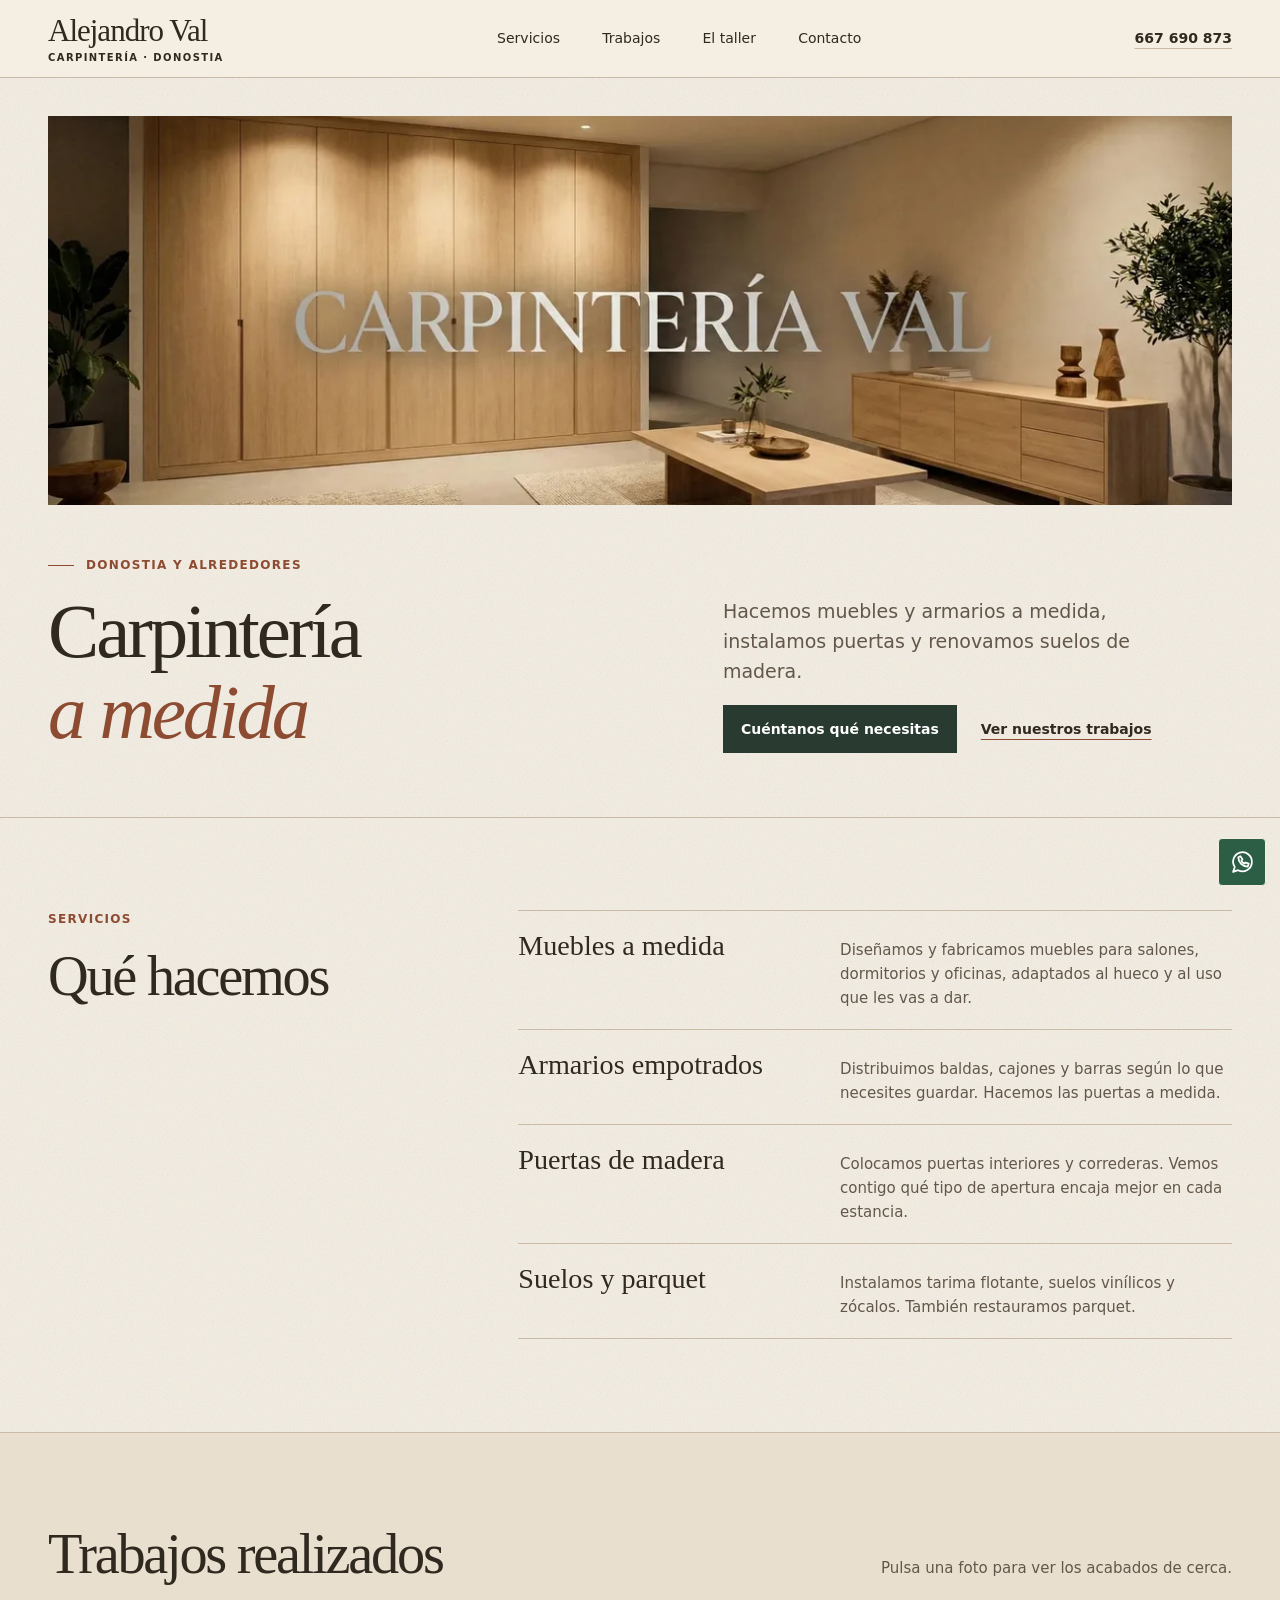
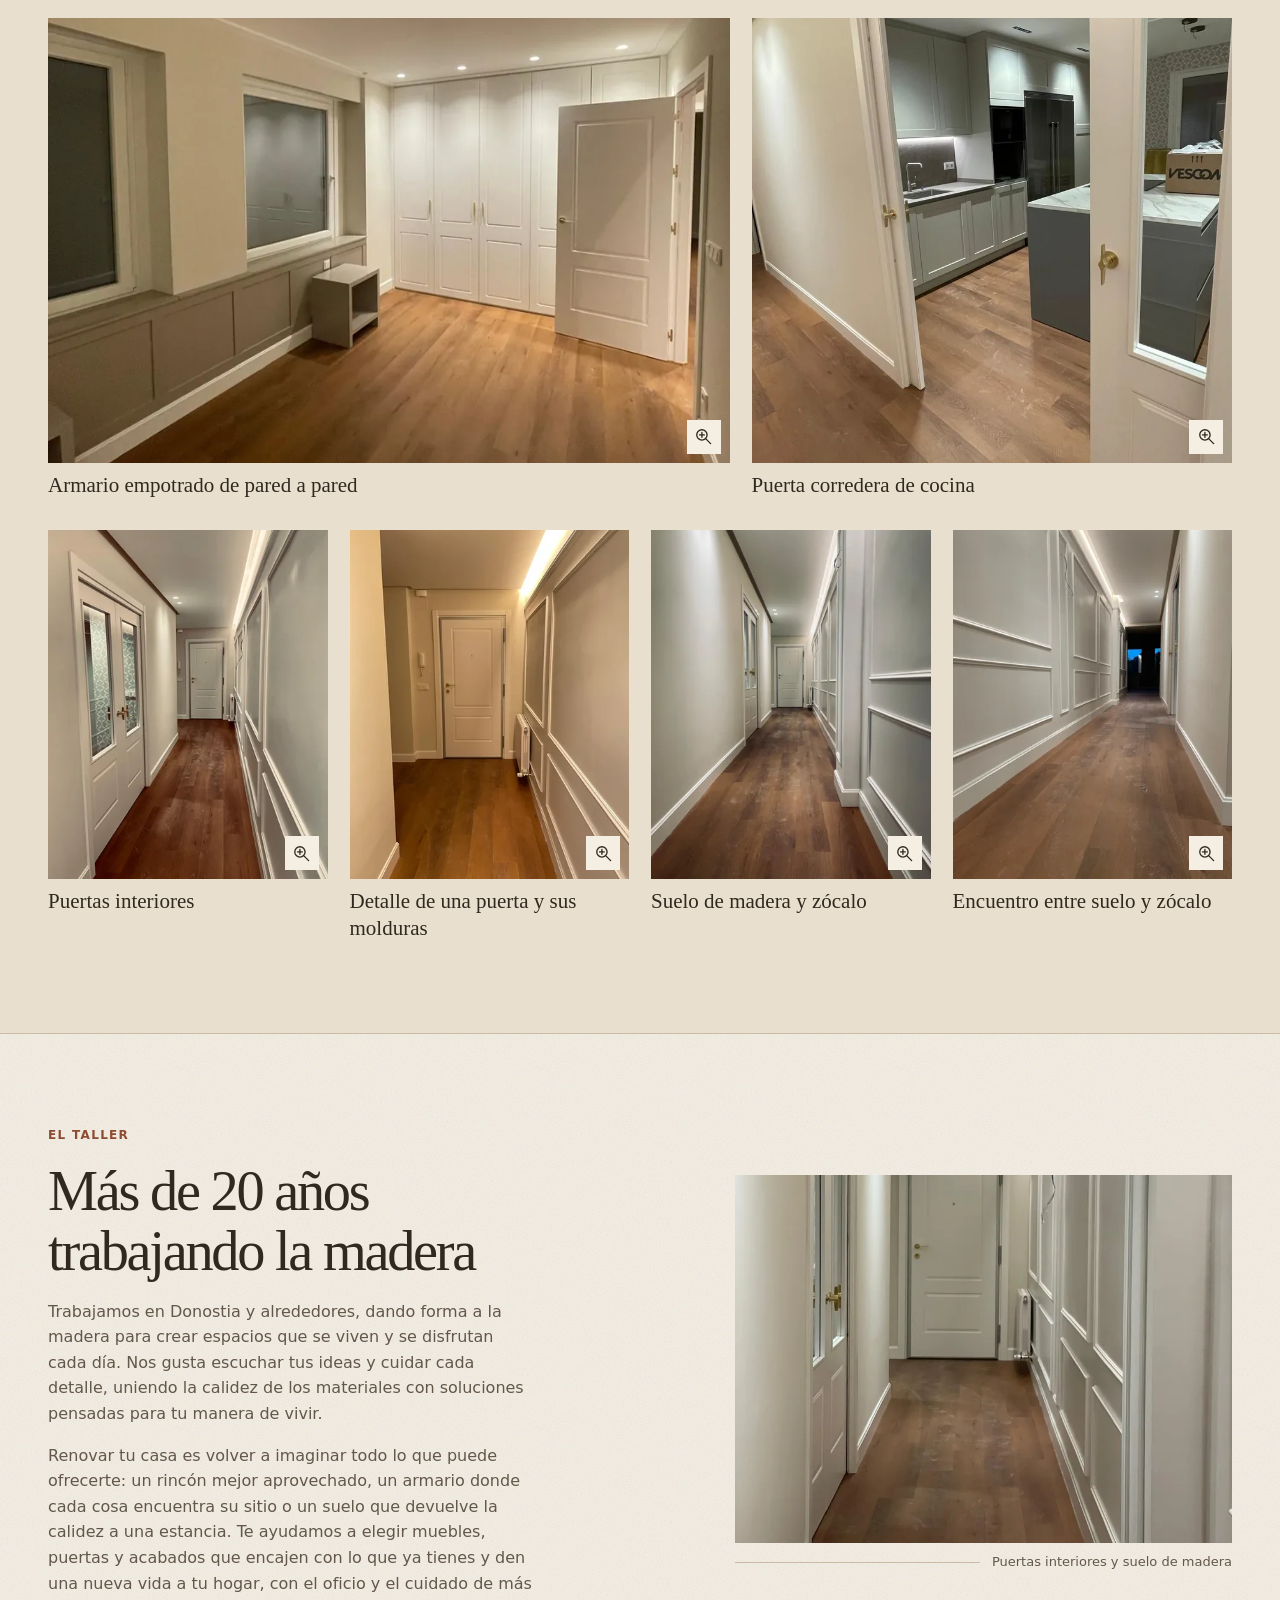
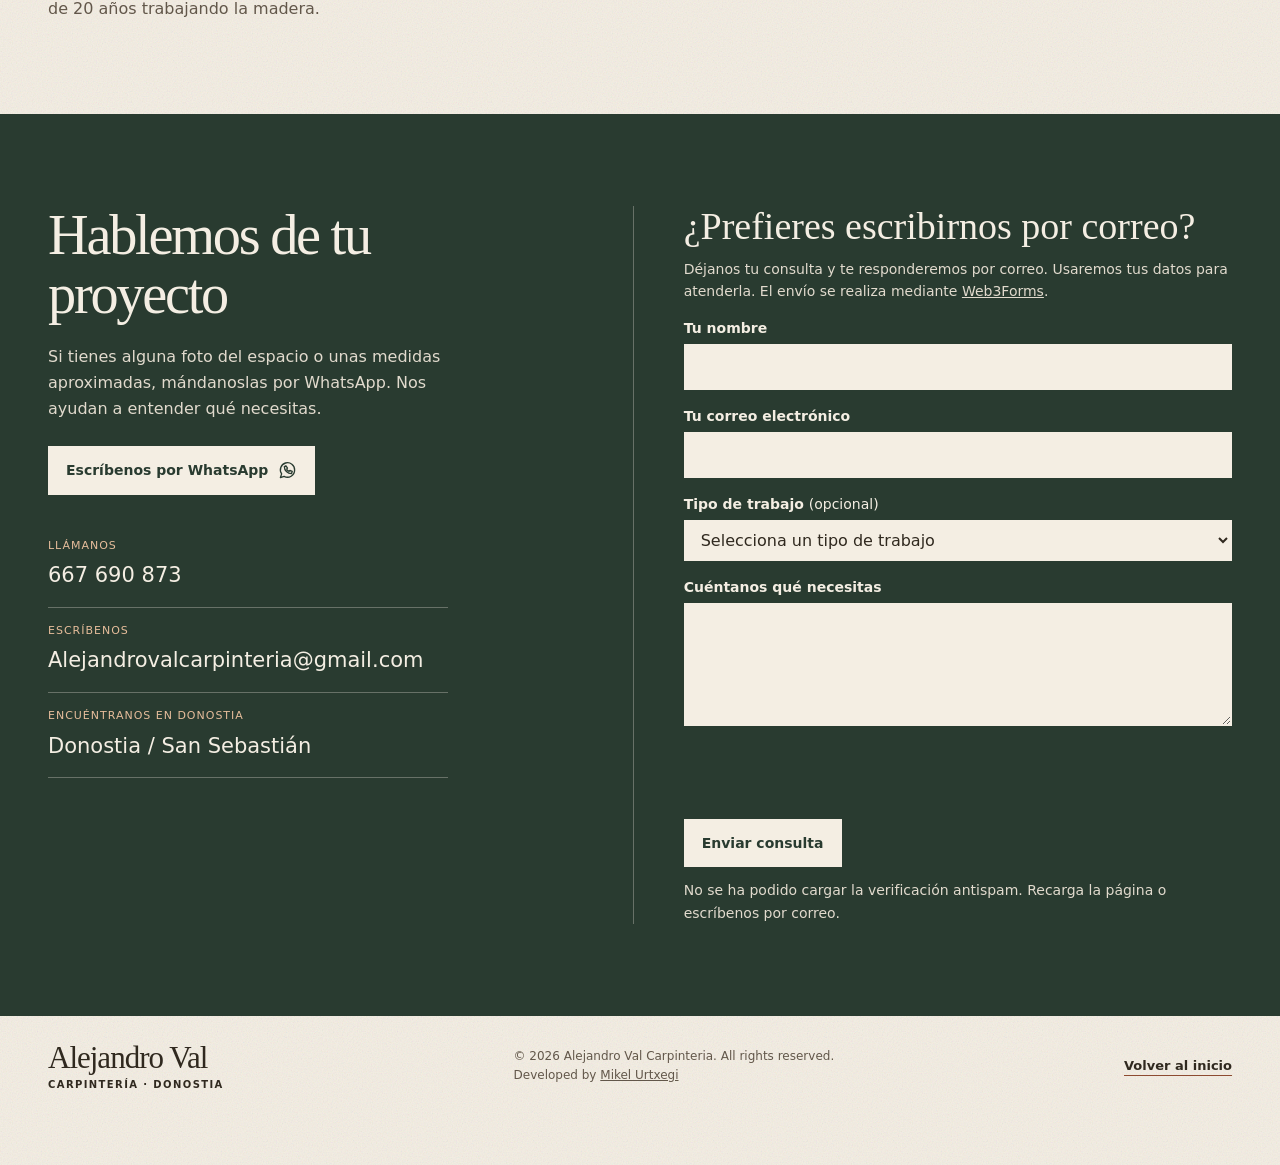
==== commit 8fc27006: "Optimiza imágenes para móvil y difiere la carga del captcha" ====
--- a/index.html
+++ b/index.html
@@ -86,6 +86,12 @@
         <img
           class="hero-banner"
           src="img/portada.webp"
+          srcset="
+            img/portada-800.webp 800w,
+            img/portada-1200.webp 1200w,
+            img/portada.webp 1800w
+          "
+          sizes="(max-width: 640px) calc(100vw - 36px), (max-width: 960px) calc(100vw - 56px), (max-width: 1296px) calc(100vw - 96px), 1200px"
           alt="Carpintería Val, sobre una estancia con mobiliario de madera"
           width="1800"
           height="764"
@@ -165,6 +171,8 @@
               <a class="project-image" href="img/armarios.jpg"
                 ><img
                   src="img/armarios.jpg"
+                  srcset="img/armarios-400.webp 400w, img/armarios-800.webp 800w, img/armarios.jpg 1200w"
+                  sizes="(max-width: 640px) calc(100vw - 36px), (max-width: 1296px) 60vw, 700px"
                   alt="Armarios empotrados a medida"
                   width="1200"
                   height="1600"
@@ -179,6 +187,8 @@
               <a class="project-image" href="img/corredera-cocina.jpg"
                 ><img
                   src="img/corredera-cocina.jpg"
+                  srcset="img/corredera-cocina-400.webp 400w, img/corredera-cocina-800.webp 800w, img/corredera-cocina.jpg 1004w"
+                  sizes="(max-width: 640px) calc(50vw - 26px), (max-width: 1296px) 45vw, 500px"
                   alt="Puerta corredera de acceso a la cocina"
                   width="1004"
                   height="1600"
@@ -193,6 +203,8 @@
               <a class="project-image" href="img/puertas.jpg"
                 ><img
                   src="img/puertas.jpg"
+                  srcset="img/puertas-400.webp 400w, img/puertas-800.webp 800w, img/puertas.jpg 1200w"
+                  sizes="(max-width: 640px) calc(50vw - 26px), (max-width: 1296px) 25vw, 300px"
                   alt="Puertas interiores con acabado de madera"
                   width="1200"
                   height="1600"
@@ -207,6 +219,8 @@
               <a class="project-image" href="img/puertas2.jpg"
                 ><img
                   src="img/puertas2.jpg"
+                  srcset="img/puertas2-400.webp 400w, img/puertas2-800.webp 800w, img/puertas2.jpg 1200w"
+                  sizes="(max-width: 640px) calc(50vw - 26px), (max-width: 1296px) 25vw, 300px"
                   alt="Detalle de los acabados de una puerta de madera"
                   width="1200"
                   height="1600"
@@ -221,6 +235,8 @@
               <a class="project-image" href="img/suelo-zocalo.jpg"
                 ><img
                   src="img/suelo-zocalo.jpg"
+                  srcset="img/suelo-zocalo-400.webp 400w, img/suelo-zocalo-800.webp 800w, img/suelo-zocalo.jpg 1200w"
+                  sizes="(max-width: 640px) calc(50vw - 26px), (max-width: 1296px) 25vw, 300px"
                   alt="Suelo de madera instalado con su zócalo"
                   width="1200"
                   height="1600"
@@ -235,6 +251,8 @@
               <a class="project-image" href="img/suelo-zocalo2.jpg"
                 ><img
                   src="img/suelo-zocalo2.jpg"
+                  srcset="img/suelo-zocalo2-400.webp 400w, img/suelo-zocalo2-800.webp 800w, img/suelo-zocalo2.jpg 1200w"
+                  sizes="(max-width: 640px) calc(100vw - 36px), (max-width: 1296px) 25vw, 300px"
                   alt="Encuentro entre suelo de madera y zócalo"
                   width="1200"
                   height="1600"
@@ -274,6 +292,8 @@
         <figure class="work-photo">
           <img
             src="img/general.jpg"
+            srcset="img/general-400.webp 400w, img/general-800.webp 800w, img/general.jpg 1200w"
+            sizes="(max-width: 640px) calc(100vw - 36px), (max-width: 760px) calc(100vw - 56px), (max-width: 1296px) 45vw, 550px"
             alt="Pasillo con puertas interiores, molduras blancas y suelo de madera"
             width="1200"
             height="1600"
@@ -456,6 +476,5 @@
         para acercar
       </p>
     </dialog>
-    <script src="https://web3forms.com/client/script.js" async defer></script>
   </body>
 </html>
--- a/style.css
+++ b/style.css
@@ -456,6 +456,9 @@
 #contact-form button:disabled {
   opacity: 0.6;
   cursor: wait;
+}
+#contact-form .h-captcha {
+  min-height: 78px;
 }
 .form-status {
   margin: 0;
